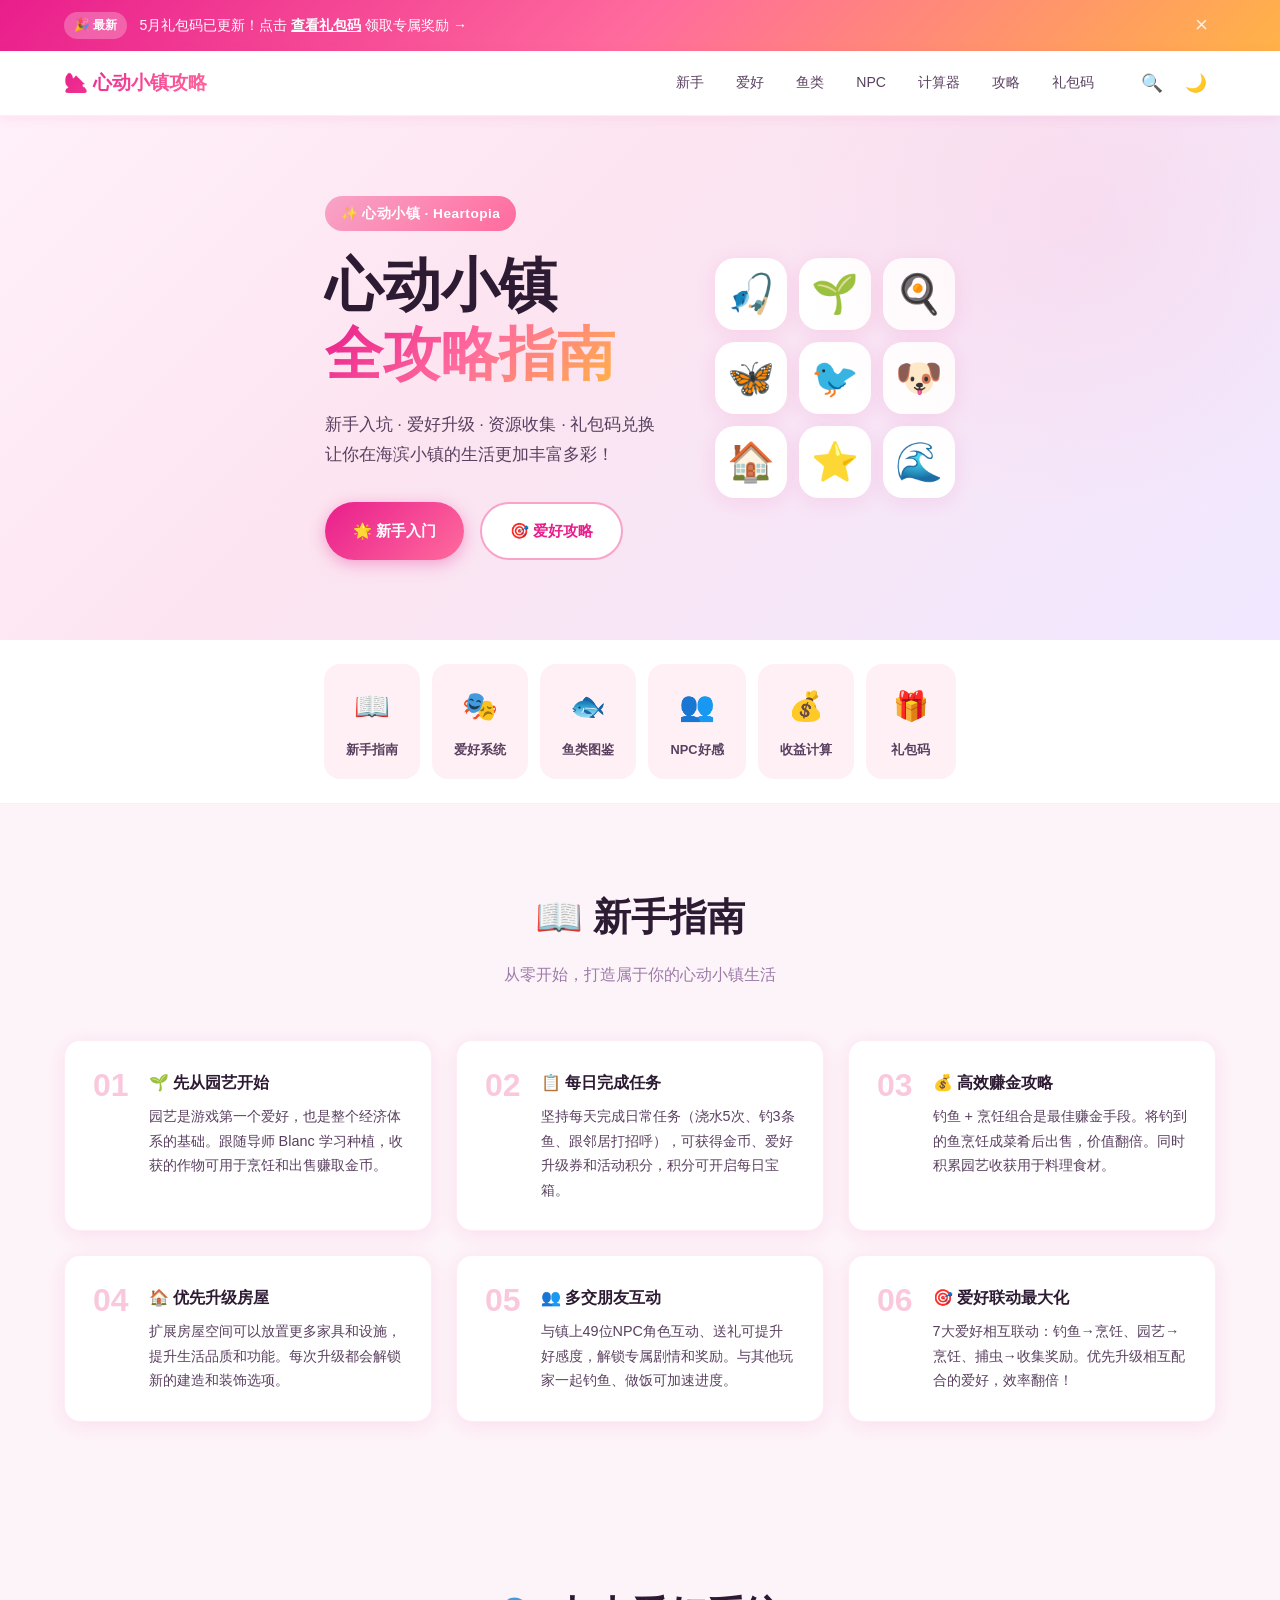
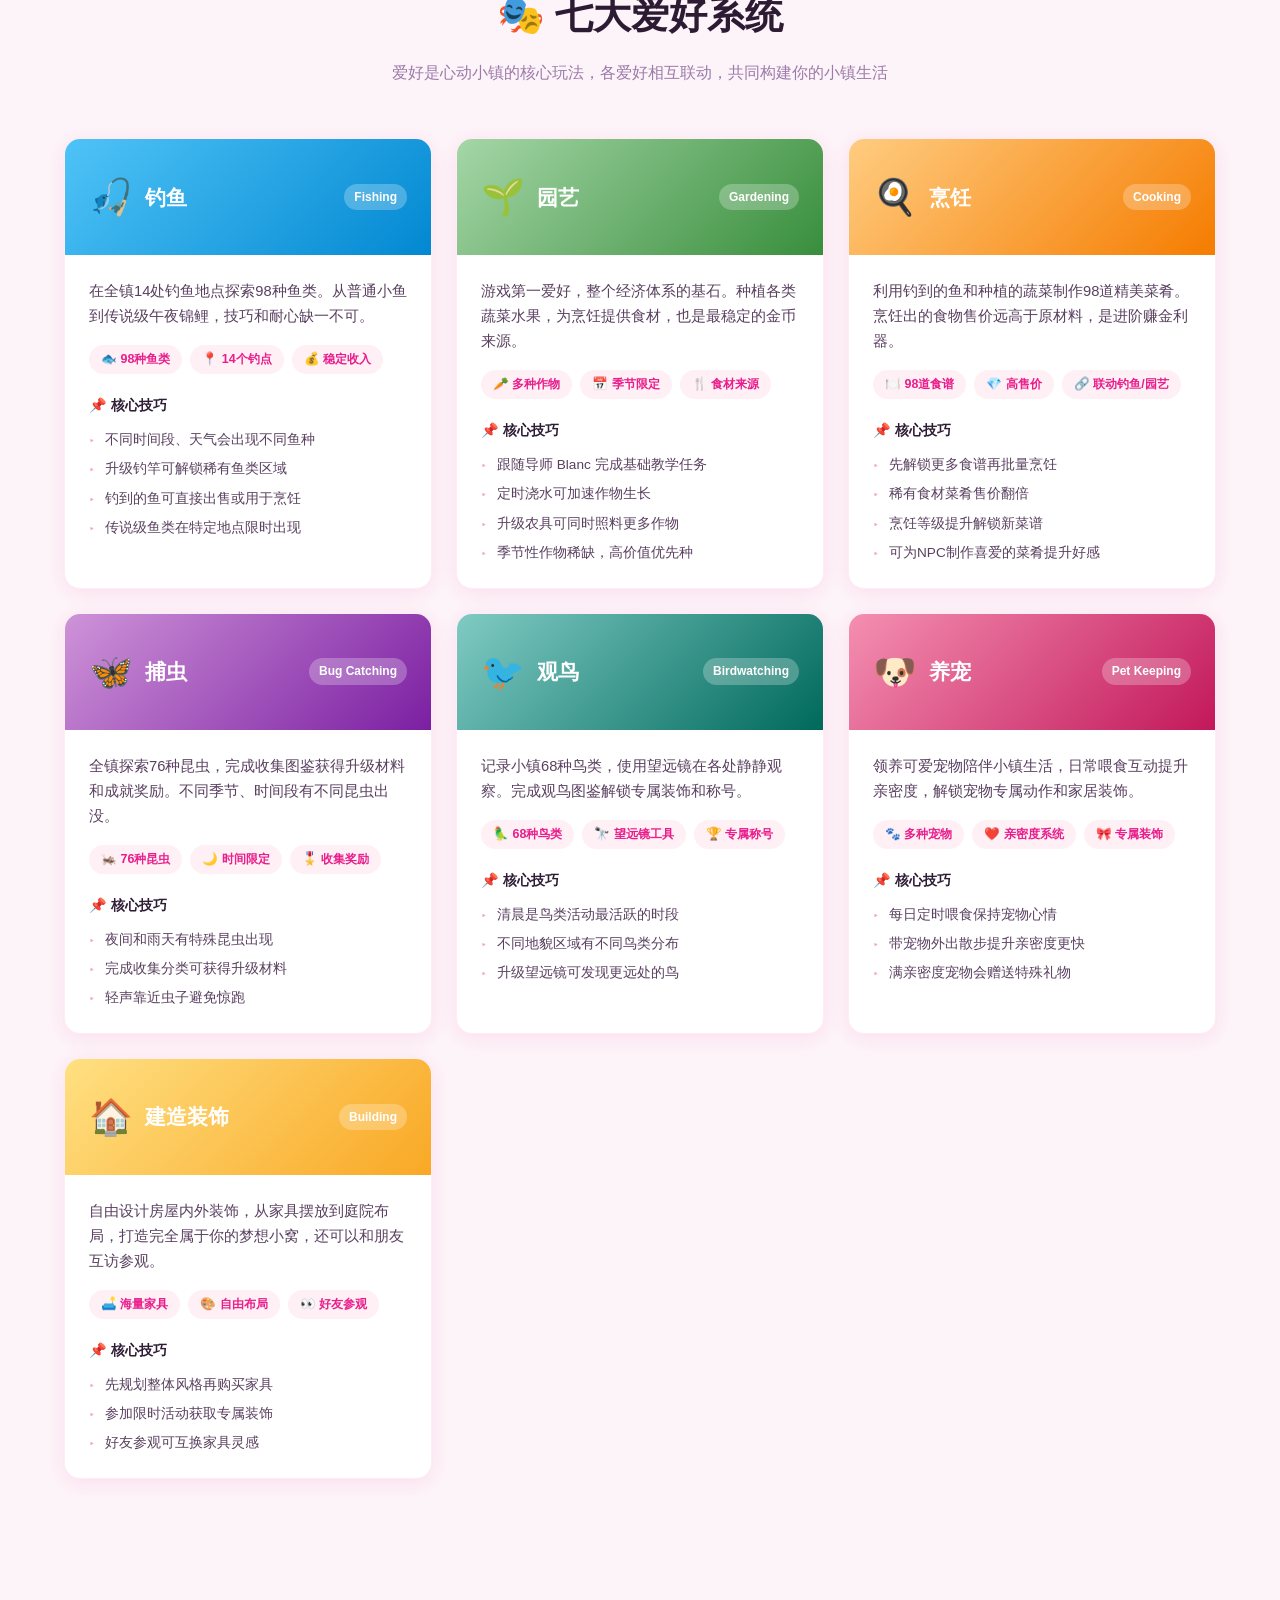
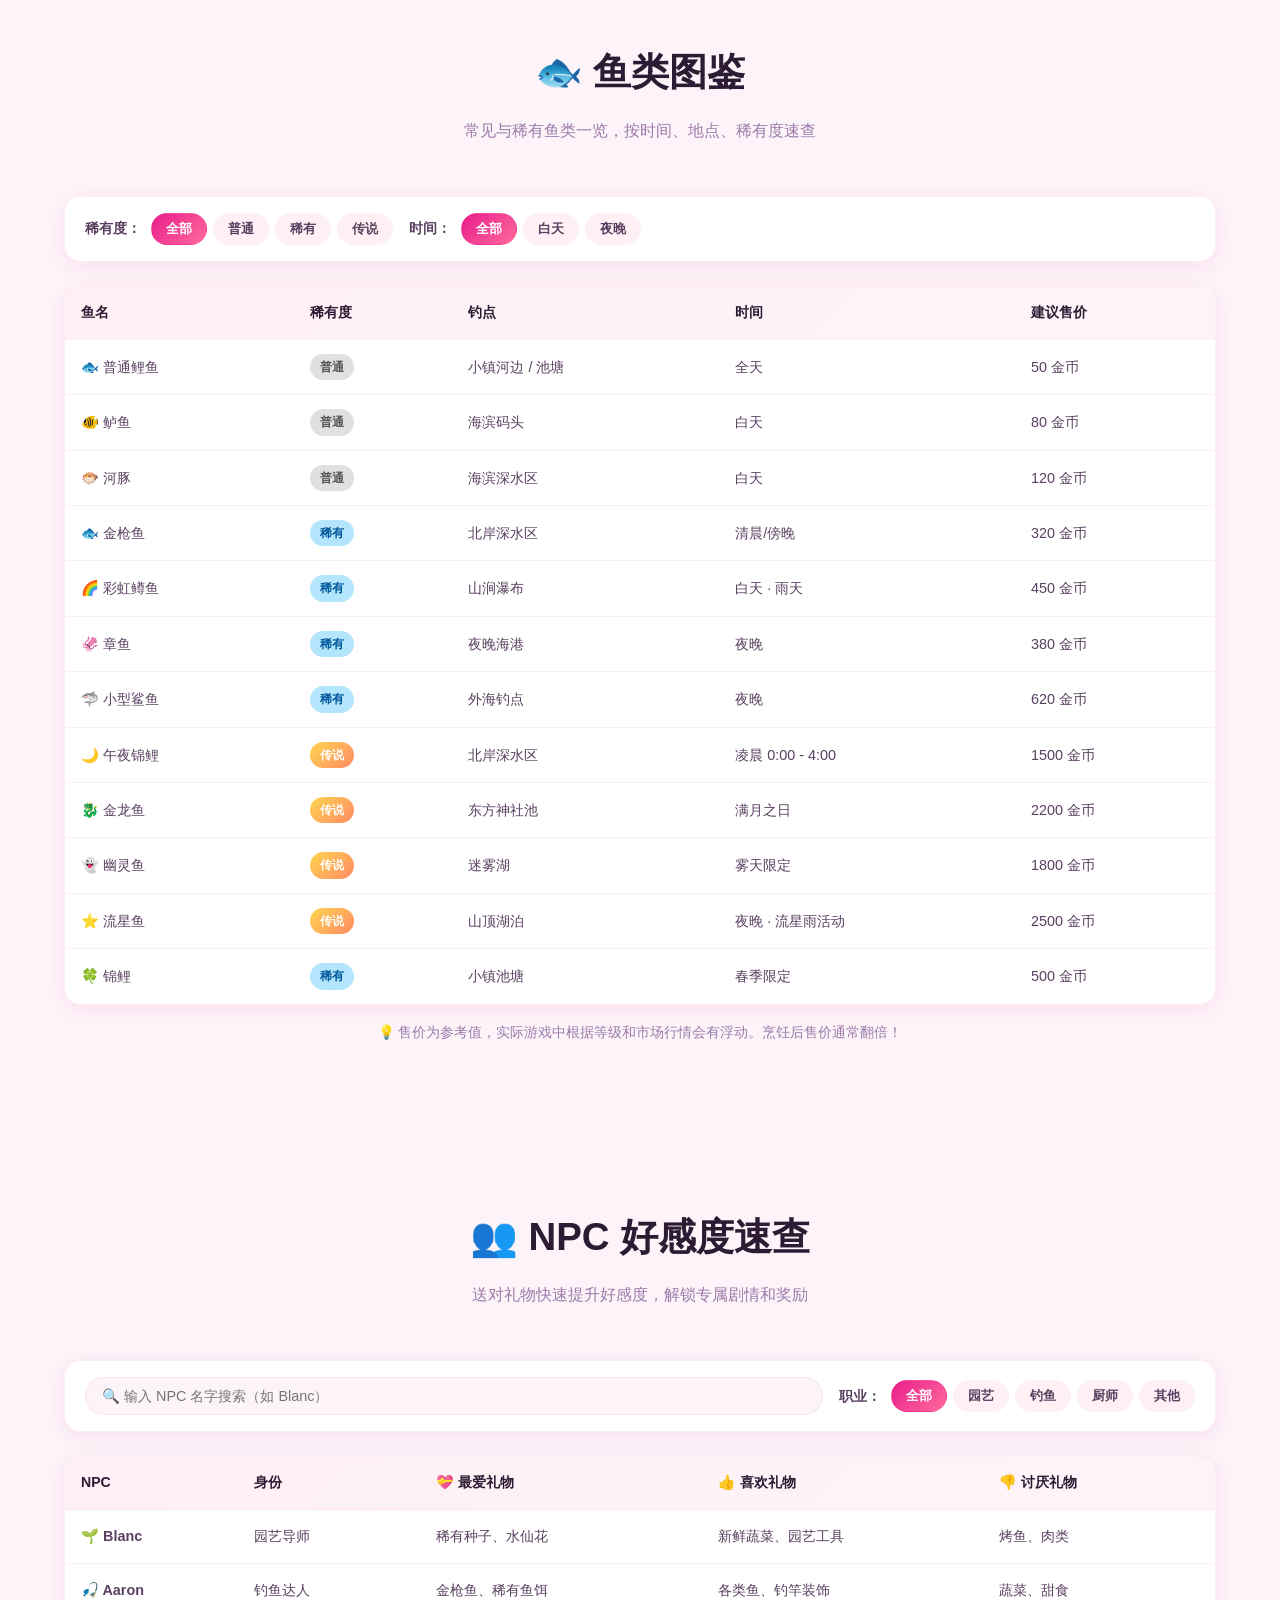
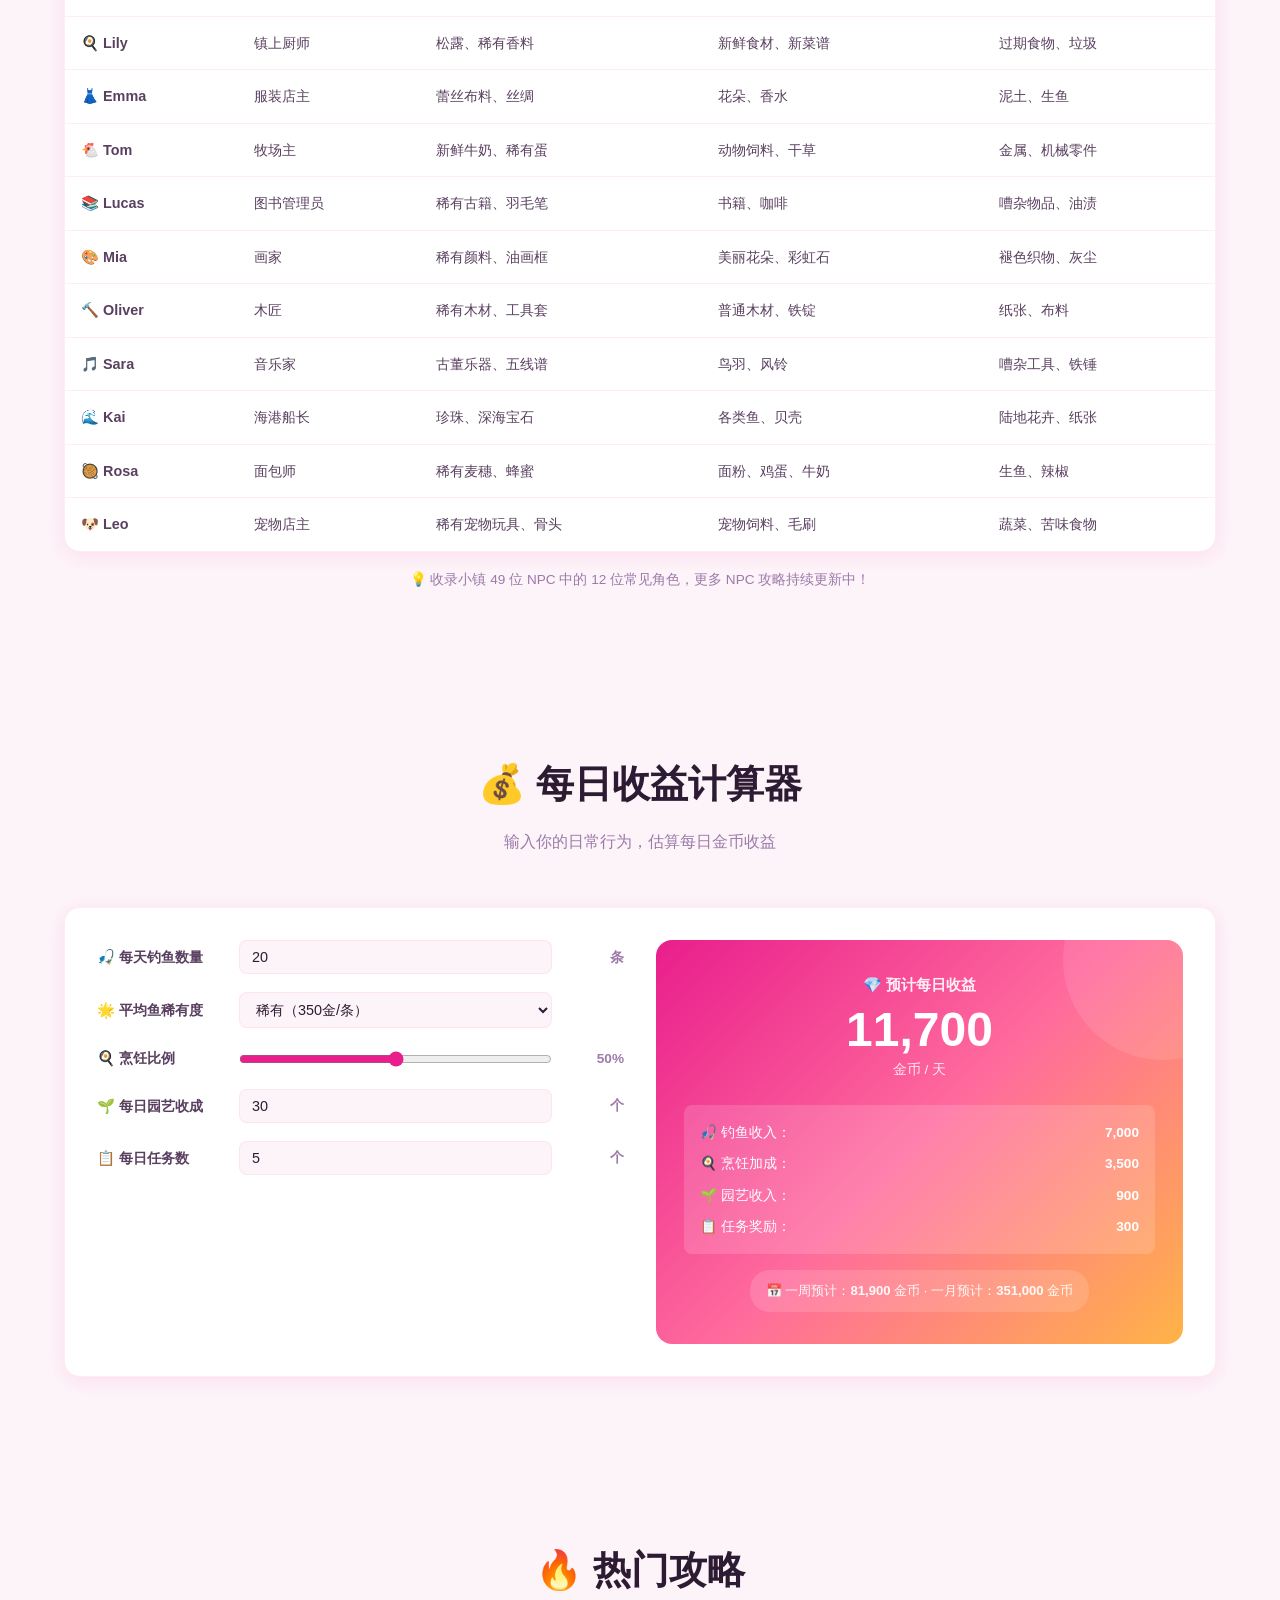
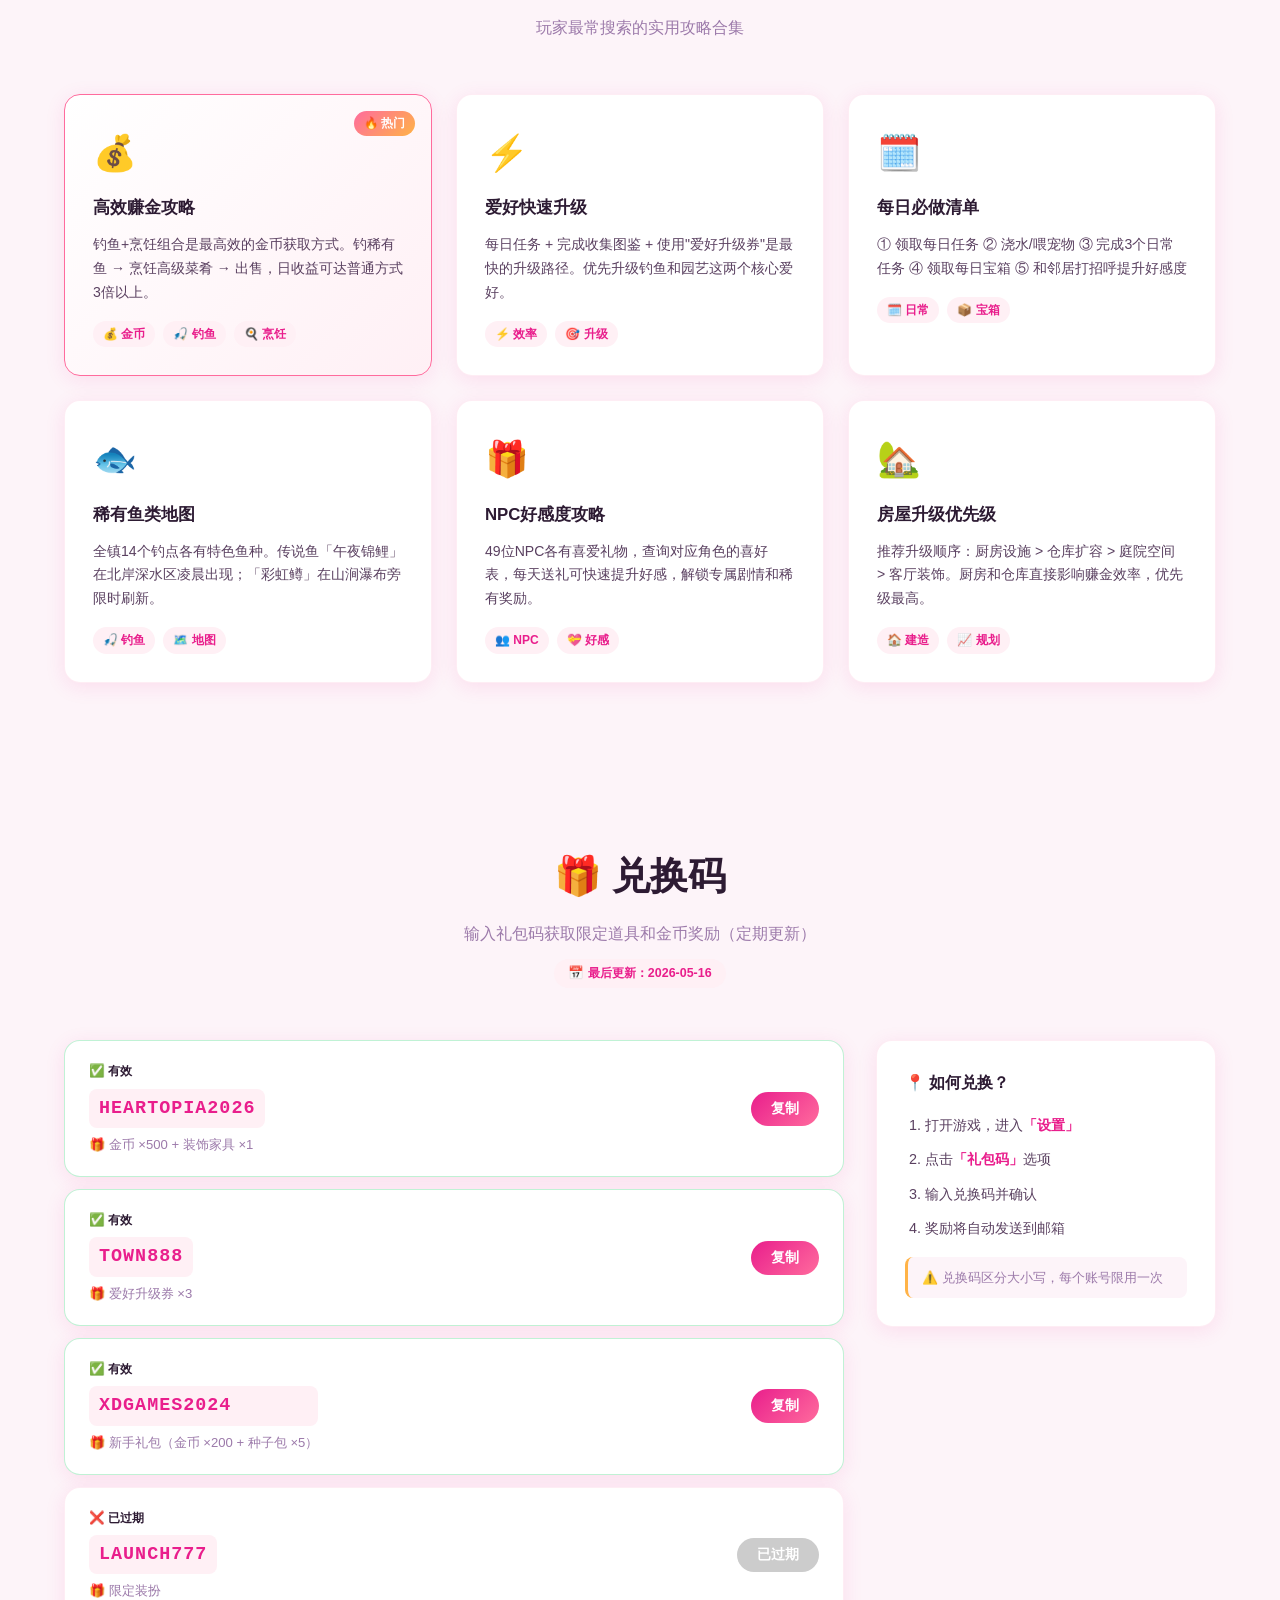
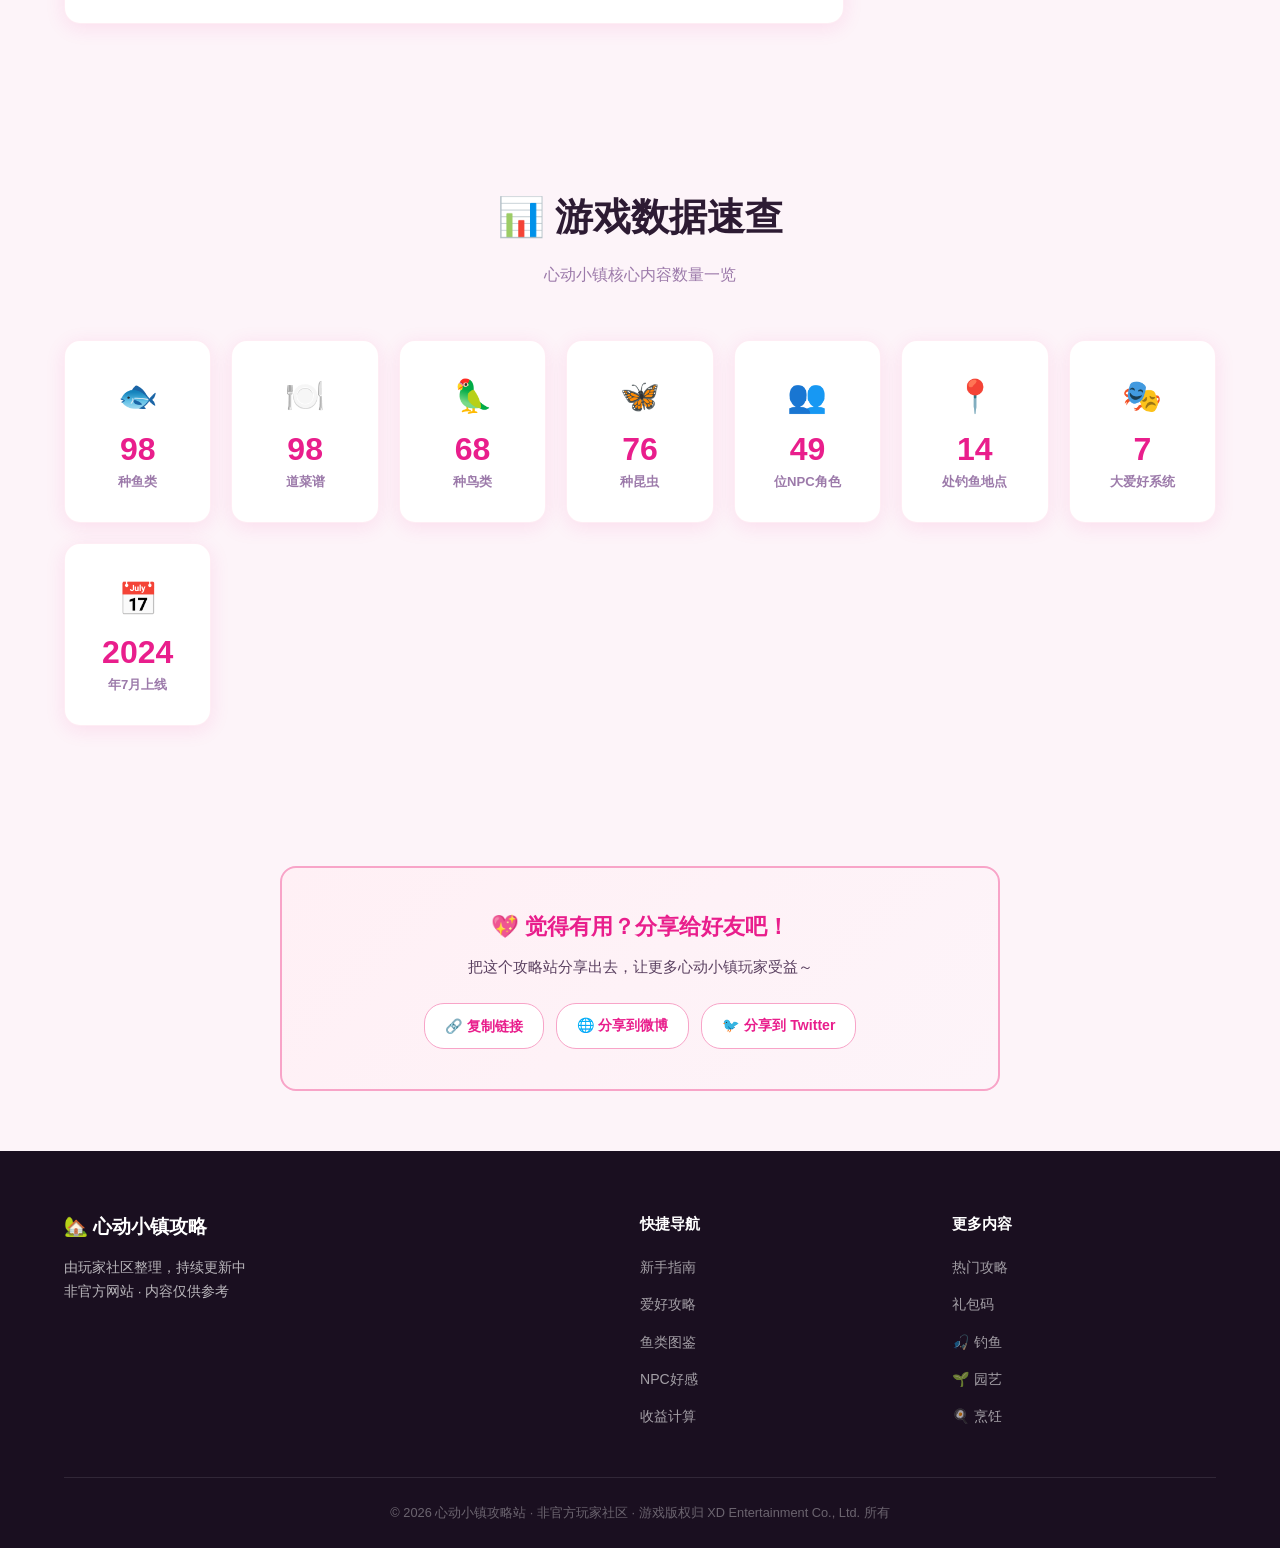
==== index.html @ fae45359 "feat: add search, dark mode, fish dex, NPC table, calculator, share & back-to-top" ====
<!DOCTYPE html>
<html lang="zh-CN">
<head>
  <meta charset="UTF-8" />
  <meta name="viewport" content="width=device-width, initial-scale=1.0" />
  <meta name="google-site-verification" content="8RBSI-1IWqHlPCmlTVokvGApNBkmoZg4yW8gKkN1jRw" />

  <!-- SEO 基本信息 -->
  <title>心动小镇攻略站 | 新手指南 · 爱好攻略 · 礼包码 - Heartopia Guide</title>
  <meta name="description" content="心动小镇（Heartopia）全攻略：新手入坑指南、7大爱好系统（钓鱼/园艺/烹饪/捕虫/观鸟/养宠/建造）、热门赚金技巧、最新礼包码兑换码合集，助你快速上手海滨小镇生活！" />
  <meta name="keywords" content="心动小镇,心动小镇攻略,Heartopia,心动小镇礼包码,心动小镇钓鱼,心动小镇烹饪,心动小镇园艺,心动小镇新手攻略,心动小镇兑换码,心动小镇NPC,心动小镇鱼类,XD心动小镇" />
  <meta name="author" content="Heartopia Tips" />
  <meta name="robots" content="index, follow" />
  <link rel="canonical" href="https://heartopiatips.com/" />

  <!-- Open Graph -->
  <meta property="og:type" content="website" />
  <meta property="og:title" content="心动小镇攻略站 | 新手指南 · 爱好攻略 · 礼包码" />
  <meta property="og:description" content="心动小镇全攻略合集：7大爱好系统、新手指南、赚金技巧、最新礼包码，让你的小镇生活更精彩！" />
  <meta property="og:url" content="https://heartopiatips.com/" />
  <meta property="og:site_name" content="心动小镇攻略站" />
  <meta property="og:locale" content="zh_CN" />

  <!-- Twitter Card -->
  <meta name="twitter:card" content="summary_large_image" />
  <meta name="twitter:title" content="心动小镇攻略站 | 新手指南 · 爱好攻略 · 礼包码" />
  <meta name="twitter:description" content="心动小镇全攻略合集：7大爱好系统、新手指南、赚金技巧、最新礼包码。" />

  <!-- Schema.org -->
  <script type="application/ld+json">
  {
    "@context": "https://schema.org",
    "@type": "WebSite",
    "name": "心动小镇攻略站",
    "alternateName": "Heartopia Guide",
    "url": "https://heartopiatips.com/",
    "description": "心动小镇 Heartopia 全攻略指南，包含新手入门、7大爱好系统、赚金技巧、礼包码等内容。",
    "inLanguage": "zh-CN",
    "potentialAction": {
      "@type": "SearchAction",
      "target": "https://heartopiatips.com/?q={search_term_string}",
      "query-input": "required name=search_term_string"
    }
  }
  </script>

  <link rel="stylesheet" href="style.css" />
</head>
<body>

  <!-- 顶部公告横幅 -->
  <div class="announcement" id="announcement">
    <div class="container announcement-inner">
      <span class="ann-tag">🎉 最新</span>
      <span class="ann-text">5月礼包码已更新！点击 <a href="#codes">查看礼包码</a> 领取专属奖励 →</span>
      <button class="ann-close" id="annClose" aria-label="关闭">×</button>
    </div>
  </div>

  <!-- 导航栏 -->
  <nav class="navbar">
    <div class="nav-inner">
      <a href="#" class="logo">🏡 心动小镇攻略</a>
      <ul class="nav-links">
        <li><a href="#beginner">新手</a></li>
        <li><a href="#hobbies">爱好</a></li>
        <li><a href="#fish-dex">鱼类</a></li>
        <li><a href="#npc">NPC</a></li>
        <li><a href="#calculator">计算器</a></li>
        <li><a href="#guides">攻略</a></li>
        <li><a href="#codes">礼包码</a></li>
      </ul>
      <div class="nav-actions">
        <button class="search-btn" id="searchBtn" aria-label="搜索">🔍</button>
        <button class="theme-btn" id="themeBtn" aria-label="切换主题">🌙</button>
        <button class="nav-toggle" id="navToggle" aria-label="菜单">☰</button>
      </div>
    </div>
  </nav>

  <!-- 搜索弹窗 -->
  <div class="search-overlay" id="searchOverlay">
    <div class="search-box">
      <div class="search-input-wrap">
        <span class="search-icon">🔍</span>
        <input type="text" id="searchInput" placeholder="搜索攻略、NPC、鱼类、礼包码..." autocomplete="off" />
        <button class="search-close" id="searchClose">×</button>
      </div>
      <div class="search-results" id="searchResults">
        <div class="search-hint">💡 输入关键词开始搜索（如：钓鱼、礼包码、Blanc、午夜锦鲤）</div>
      </div>
    </div>
  </div>

  <!-- 英雄区 -->
  <header class="hero">
    <div class="hero-content">
      <span class="hero-badge">✨ 心动小镇 · Heartopia</span>
      <h1>心动小镇<br/><span>全攻略指南</span></h1>
      <p>新手入坑 · 爱好升级 · 资源收集 · 礼包码兑换<br/>让你在海滨小镇的生活更加丰富多彩！</p>
      <div class="hero-btns">
        <a href="#beginner" class="btn btn-primary">🌟 新手入门</a>
        <a href="#hobbies" class="btn btn-secondary">🎯 爱好攻略</a>
      </div>
    </div>
    <div class="hero-visual">
      <div class="hero-emoji-grid">
        <span>🎣</span><span>🌱</span><span>🍳</span>
        <span>🦋</span><span>🐦</span><span>🐶</span>
        <span>🏠</span><span>⭐</span><span>🌊</span>
      </div>
    </div>
  </header>

  <!-- 快速导航卡片 -->
  <section class="quick-nav">
    <div class="container">
      <div class="quick-cards">
        <a href="#beginner" class="quick-card">
          <span class="qc-icon">📖</span>
          <span class="qc-label">新手指南</span>
        </a>
        <a href="#hobbies" class="quick-card">
          <span class="qc-icon">🎭</span>
          <span class="qc-label">爱好系统</span>
        </a>
        <a href="#fish-dex" class="quick-card">
          <span class="qc-icon">🐟</span>
          <span class="qc-label">鱼类图鉴</span>
        </a>
        <a href="#npc" class="quick-card">
          <span class="qc-icon">👥</span>
          <span class="qc-label">NPC好感</span>
        </a>
        <a href="#calculator" class="quick-card">
          <span class="qc-icon">💰</span>
          <span class="qc-label">收益计算</span>
        </a>
        <a href="#codes" class="quick-card">
          <span class="qc-icon">🎁</span>
          <span class="qc-label">礼包码</span>
        </a>
      </div>
    </div>
  </section>

  <!-- 新手指南 -->
  <section id="beginner" class="section">
    <div class="container">
      <div class="section-header">
        <h2>📖 新手指南</h2>
        <p>从零开始，打造属于你的心动小镇生活</p>
      </div>
      <div class="tips-grid">
        <div class="tip-card">
          <div class="tip-num">01</div>
          <div class="tip-content">
            <h3>🌱 先从园艺开始</h3>
            <p>园艺是游戏第一个爱好，也是整个经济体系的基础。跟随导师 Blanc 学习种植，收获的作物可用于烹饪和出售赚取金币。</p>
          </div>
        </div>
        <div class="tip-card">
          <div class="tip-num">02</div>
          <div class="tip-content">
            <h3>📋 每日完成任务</h3>
            <p>坚持每天完成日常任务（浇水5次、钓3条鱼、跟邻居打招呼），可获得金币、爱好升级券和活动积分，积分可开启每日宝箱。</p>
          </div>
        </div>
        <div class="tip-card">
          <div class="tip-num">03</div>
          <div class="tip-content">
            <h3>💰 高效赚金攻略</h3>
            <p>钓鱼 + 烹饪组合是最佳赚金手段。将钓到的鱼烹饪成菜肴后出售，价值翻倍。同时积累园艺收获用于料理食材。</p>
          </div>
        </div>
        <div class="tip-card">
          <div class="tip-num">04</div>
          <div class="tip-content">
            <h3>🏠 优先升级房屋</h3>
            <p>扩展房屋空间可以放置更多家具和设施，提升生活品质和功能。每次升级都会解锁新的建造和装饰选项。</p>
          </div>
        </div>
        <div class="tip-card">
          <div class="tip-num">05</div>
          <div class="tip-content">
            <h3>👥 多交朋友互动</h3>
            <p>与镇上49位NPC角色互动、送礼可提升好感度，解锁专属剧情和奖励。与其他玩家一起钓鱼、做饭可加速进度。</p>
          </div>
        </div>
        <div class="tip-card">
          <div class="tip-num">06</div>
          <div class="tip-content">
            <h3>🎯 爱好联动最大化</h3>
            <p>7大爱好相互联动：钓鱼→烹饪、园艺→烹饪、捕虫→收集奖励。优先升级相互配合的爱好，效率翻倍！</p>
          </div>
        </div>
      </div>
    </div>
  </section>

  <!-- 爱好系统 -->
  <section id="hobbies" class="section section-alt">
    <div class="container">
      <div class="section-header">
        <h2>🎭 七大爱好系统</h2>
        <p>爱好是心动小镇的核心玩法，各爱好相互联动，共同构建你的小镇生活</p>
      </div>
      <div class="hobby-grid">

        <div class="hobby-card" id="fishing">
          <div class="hobby-header" style="background: linear-gradient(135deg,#4fc3f7,#0288d1)">
            <span class="hobby-icon">🎣</span>
            <h3>钓鱼</h3>
            <span class="hobby-tag">Fishing</span>
          </div>
          <div class="hobby-body">
            <p class="hobby-desc">在全镇14处钓鱼地点探索98种鱼类。从普通小鱼到传说级午夜锦鲤，技巧和耐心缺一不可。</p>
            <div class="hobby-stats">
              <span>🐟 98种鱼类</span>
              <span>📍 14个钓点</span>
              <span>💰 稳定收入</span>
            </div>
            <div class="hobby-tips">
              <h4>📌 核心技巧</h4>
              <ul>
                <li>不同时间段、天气会出现不同鱼种</li>
                <li>升级钓竿可解锁稀有鱼类区域</li>
                <li>钓到的鱼可直接出售或用于烹饪</li>
                <li>传说级鱼类在特定地点限时出现</li>
              </ul>
            </div>
          </div>
        </div>

        <div class="hobby-card" id="gardening">
          <div class="hobby-header" style="background: linear-gradient(135deg,#a5d6a7,#388e3c)">
            <span class="hobby-icon">🌱</span>
            <h3>园艺</h3>
            <span class="hobby-tag">Gardening</span>
          </div>
          <div class="hobby-body">
            <p class="hobby-desc">游戏第一爱好，整个经济体系的基石。种植各类蔬菜水果，为烹饪提供食材，也是最稳定的金币来源。</p>
            <div class="hobby-stats">
              <span>🥕 多种作物</span>
              <span>📅 季节限定</span>
              <span>🍴 食材来源</span>
            </div>
            <div class="hobby-tips">
              <h4>📌 核心技巧</h4>
              <ul>
                <li>跟随导师 Blanc 完成基础教学任务</li>
                <li>定时浇水可加速作物生长</li>
                <li>升级农具可同时照料更多作物</li>
                <li>季节性作物稀缺，高价值优先种</li>
              </ul>
            </div>
          </div>
        </div>

        <div class="hobby-card" id="cooking">
          <div class="hobby-header" style="background: linear-gradient(135deg,#ffcc80,#f57c00)">
            <span class="hobby-icon">🍳</span>
            <h3>烹饪</h3>
            <span class="hobby-tag">Cooking</span>
          </div>
          <div class="hobby-body">
            <p class="hobby-desc">利用钓到的鱼和种植的蔬菜制作98道精美菜肴。烹饪出的食物售价远高于原材料，是进阶赚金利器。</p>
            <div class="hobby-stats">
              <span>🍽️ 98道食谱</span>
              <span>💎 高售价</span>
              <span>🔗 联动钓鱼/园艺</span>
            </div>
            <div class="hobby-tips">
              <h4>📌 核心技巧</h4>
              <ul>
                <li>先解锁更多食谱再批量烹饪</li>
                <li>稀有食材菜肴售价翻倍</li>
                <li>烹饪等级提升解锁新菜谱</li>
                <li>可为NPC制作喜爱的菜肴提升好感</li>
              </ul>
            </div>
          </div>
        </div>

        <div class="hobby-card">
          <div class="hobby-header" style="background: linear-gradient(135deg,#ce93d8,#7b1fa2)">
            <span class="hobby-icon">🦋</span>
            <h3>捕虫</h3>
            <span class="hobby-tag">Bug Catching</span>
          </div>
          <div class="hobby-body">
            <p class="hobby-desc">全镇探索76种昆虫，完成收集图鉴获得升级材料和成就奖励。不同季节、时间段有不同昆虫出没。</p>
            <div class="hobby-stats">
              <span>🦗 76种昆虫</span>
              <span>🌙 时间限定</span>
              <span>🎖️ 收集奖励</span>
            </div>
            <div class="hobby-tips">
              <h4>📌 核心技巧</h4>
              <ul>
                <li>夜间和雨天有特殊昆虫出现</li>
                <li>完成收集分类可获得升级材料</li>
                <li>轻声靠近虫子避免惊跑</li>
              </ul>
            </div>
          </div>
        </div>

        <div class="hobby-card">
          <div class="hobby-header" style="background: linear-gradient(135deg,#80cbc4,#00695c)">
            <span class="hobby-icon">🐦</span>
            <h3>观鸟</h3>
            <span class="hobby-tag">Birdwatching</span>
          </div>
          <div class="hobby-body">
            <p class="hobby-desc">记录小镇68种鸟类，使用望远镜在各处静静观察。完成观鸟图鉴解锁专属装饰和称号。</p>
            <div class="hobby-stats">
              <span>🦜 68种鸟类</span>
              <span>🔭 望远镜工具</span>
              <span>🏆 专属称号</span>
            </div>
            <div class="hobby-tips">
              <h4>📌 核心技巧</h4>
              <ul>
                <li>清晨是鸟类活动最活跃的时段</li>
                <li>不同地貌区域有不同鸟类分布</li>
                <li>升级望远镜可发现更远处的鸟</li>
              </ul>
            </div>
          </div>
        </div>

        <div class="hobby-card">
          <div class="hobby-header" style="background: linear-gradient(135deg,#f48fb1,#c2185b)">
            <span class="hobby-icon">🐶</span>
            <h3>养宠</h3>
            <span class="hobby-tag">Pet Keeping</span>
          </div>
          <div class="hobby-body">
            <p class="hobby-desc">领养可爱宠物陪伴小镇生活，日常喂食互动提升亲密度，解锁宠物专属动作和家居装饰。</p>
            <div class="hobby-stats">
              <span>🐾 多种宠物</span>
              <span>❤️ 亲密度系统</span>
              <span>🎀 专属装饰</span>
            </div>
            <div class="hobby-tips">
              <h4>📌 核心技巧</h4>
              <ul>
                <li>每日定时喂食保持宠物心情</li>
                <li>带宠物外出散步提升亲密度更快</li>
                <li>满亲密度宠物会赠送特殊礼物</li>
              </ul>
            </div>
          </div>
        </div>

        <div class="hobby-card">
          <div class="hobby-header" style="background: linear-gradient(135deg,#ffe082,#f9a825)">
            <span class="hobby-icon">🏠</span>
            <h3>建造装饰</h3>
            <span class="hobby-tag">Building</span>
          </div>
          <div class="hobby-body">
            <p class="hobby-desc">自由设计房屋内外装饰，从家具摆放到庭院布局，打造完全属于你的梦想小窝，还可以和朋友互访参观。</p>
            <div class="hobby-stats">
              <span>🛋️ 海量家具</span>
              <span>🎨 自由布局</span>
              <span>👀 好友参观</span>
            </div>
            <div class="hobby-tips">
              <h4>📌 核心技巧</h4>
              <ul>
                <li>先规划整体风格再购买家具</li>
                <li>参加限时活动获取专属装饰</li>
                <li>好友参观可互换家具灵感</li>
              </ul>
            </div>
          </div>
        </div>

      </div>
    </div>
  </section>

  <!-- 鱼类图鉴 -->
  <section id="fish-dex" class="section">
    <div class="container">
      <div class="section-header">
        <h2>🐟 鱼类图鉴</h2>
        <p>常见与稀有鱼类一览，按时间、地点、稀有度速查</p>
      </div>

      <!-- 筛选器 -->
      <div class="filter-bar">
        <div class="filter-group">
          <span class="filter-label">稀有度：</span>
          <button class="filter-btn active" data-filter="rarity" data-value="all">全部</button>
          <button class="filter-btn" data-filter="rarity" data-value="common">普通</button>
          <button class="filter-btn" data-filter="rarity" data-value="rare">稀有</button>
          <button class="filter-btn" data-filter="rarity" data-value="legend">传说</button>
        </div>
        <div class="filter-group">
          <span class="filter-label">时间：</span>
          <button class="filter-btn active" data-filter="time" data-value="all">全部</button>
          <button class="filter-btn" data-filter="time" data-value="day">白天</button>
          <button class="filter-btn" data-filter="time" data-value="night">夜晚</button>
        </div>
      </div>

      <!-- 表格 -->
      <div class="data-table-wrap">
        <table class="data-table" id="fishTable">
          <thead>
            <tr>
              <th>鱼名</th>
              <th>稀有度</th>
              <th>钓点</th>
              <th>时间</th>
              <th>建议售价</th>
            </tr>
          </thead>
          <tbody>
            <tr data-rarity="common" data-time="day">
              <td>🐟 普通鲤鱼</td>
              <td><span class="rarity rarity-common">普通</span></td>
              <td>小镇河边 / 池塘</td>
              <td>全天</td>
              <td>50 金币</td>
            </tr>
            <tr data-rarity="common" data-time="day">
              <td>🐠 鲈鱼</td>
              <td><span class="rarity rarity-common">普通</span></td>
              <td>海滨码头</td>
              <td>白天</td>
              <td>80 金币</td>
            </tr>
            <tr data-rarity="common" data-time="day">
              <td>🐡 河豚</td>
              <td><span class="rarity rarity-common">普通</span></td>
              <td>海滨深水区</td>
              <td>白天</td>
              <td>120 金币</td>
            </tr>
            <tr data-rarity="rare" data-time="day">
              <td>🐟 金枪鱼</td>
              <td><span class="rarity rarity-rare">稀有</span></td>
              <td>北岸深水区</td>
              <td>清晨/傍晚</td>
              <td>320 金币</td>
            </tr>
            <tr data-rarity="rare" data-time="day">
              <td>🌈 彩虹鳟鱼</td>
              <td><span class="rarity rarity-rare">稀有</span></td>
              <td>山涧瀑布</td>
              <td>白天 · 雨天</td>
              <td>450 金币</td>
            </tr>
            <tr data-rarity="rare" data-time="night">
              <td>🦑 章鱼</td>
              <td><span class="rarity rarity-rare">稀有</span></td>
              <td>夜晚海港</td>
              <td>夜晚</td>
              <td>380 金币</td>
            </tr>
            <tr data-rarity="rare" data-time="night">
              <td>🦈 小型鲨鱼</td>
              <td><span class="rarity rarity-rare">稀有</span></td>
              <td>外海钓点</td>
              <td>夜晚</td>
              <td>620 金币</td>
            </tr>
            <tr data-rarity="legend" data-time="night">
              <td>🌙 午夜锦鲤</td>
              <td><span class="rarity rarity-legend">传说</span></td>
              <td>北岸深水区</td>
              <td>凌晨 0:00 - 4:00</td>
              <td>1500 金币</td>
            </tr>
            <tr data-rarity="legend" data-time="day">
              <td>🐉 金龙鱼</td>
              <td><span class="rarity rarity-legend">传说</span></td>
              <td>东方神社池</td>
              <td>满月之日</td>
              <td>2200 金币</td>
            </tr>
            <tr data-rarity="legend" data-time="day">
              <td>👻 幽灵鱼</td>
              <td><span class="rarity rarity-legend">传说</span></td>
              <td>迷雾湖</td>
              <td>雾天限定</td>
              <td>1800 金币</td>
            </tr>
            <tr data-rarity="legend" data-time="night">
              <td>⭐ 流星鱼</td>
              <td><span class="rarity rarity-legend">传说</span></td>
              <td>山顶湖泊</td>
              <td>夜晚 · 流星雨活动</td>
              <td>2500 金币</td>
            </tr>
            <tr data-rarity="rare" data-time="day">
              <td>🍀 锦鲤</td>
              <td><span class="rarity rarity-rare">稀有</span></td>
              <td>小镇池塘</td>
              <td>春季限定</td>
              <td>500 金币</td>
            </tr>
          </tbody>
        </table>
      </div>
      <p class="table-note">💡 售价为参考值，实际游戏中根据等级和市场行情会有浮动。烹饪后售价通常翻倍！</p>
    </div>
  </section>

  <!-- NPC 好感度速查表 -->
  <section id="npc" class="section section-alt">
    <div class="container">
      <div class="section-header">
        <h2>👥 NPC 好感度速查</h2>
        <p>送对礼物快速提升好感度，解锁专属剧情和奖励</p>
      </div>

      <!-- 搜索框 -->
      <div class="filter-bar">
        <div class="filter-group" style="flex: 1; min-width: 240px;">
          <input type="text" class="filter-input" id="npcSearch" placeholder="🔍 输入 NPC 名字搜索（如 Blanc）" />
        </div>
        <div class="filter-group">
          <span class="filter-label">职业：</span>
          <button class="filter-btn active" data-filter="npc-role" data-value="all">全部</button>
          <button class="filter-btn" data-filter="npc-role" data-value="farmer">园艺</button>
          <button class="filter-btn" data-filter="npc-role" data-value="fisher">钓鱼</button>
          <button class="filter-btn" data-filter="npc-role" data-value="chef">厨师</button>
          <button class="filter-btn" data-filter="npc-role" data-value="other">其他</button>
        </div>
      </div>

      <div class="data-table-wrap">
        <table class="data-table" id="npcTable">
          <thead>
            <tr>
              <th>NPC</th>
              <th>身份</th>
              <th>💝 最爱礼物</th>
              <th>👍 喜欢礼物</th>
              <th>👎 讨厌礼物</th>
            </tr>
          </thead>
          <tbody>
            <tr data-role="farmer" data-name="blanc">
              <td><strong>🌱 Blanc</strong></td>
              <td>园艺导师</td>
              <td>稀有种子、水仙花</td>
              <td>新鲜蔬菜、园艺工具</td>
              <td>烤鱼、肉类</td>
            </tr>
            <tr data-role="fisher" data-name="aaron">
              <td><strong>🎣 Aaron</strong></td>
              <td>钓鱼达人</td>
              <td>金枪鱼、稀有鱼饵</td>
              <td>各类鱼、钓竿装饰</td>
              <td>蔬菜、甜食</td>
            </tr>
            <tr data-role="chef" data-name="lily">
              <td><strong>🍳 Lily</strong></td>
              <td>镇上厨师</td>
              <td>松露、稀有香料</td>
              <td>新鲜食材、新菜谱</td>
              <td>过期食物、垃圾</td>
            </tr>
            <tr data-role="other" data-name="emma">
              <td><strong>👗 Emma</strong></td>
              <td>服装店主</td>
              <td>蕾丝布料、丝绸</td>
              <td>花朵、香水</td>
              <td>泥土、生鱼</td>
            </tr>
            <tr data-role="farmer" data-name="tom">
              <td><strong>🐔 Tom</strong></td>
              <td>牧场主</td>
              <td>新鲜牛奶、稀有蛋</td>
              <td>动物饲料、干草</td>
              <td>金属、机械零件</td>
            </tr>
            <tr data-role="other" data-name="lucas">
              <td><strong>📚 Lucas</strong></td>
              <td>图书管理员</td>
              <td>稀有古籍、羽毛笔</td>
              <td>书籍、咖啡</td>
              <td>嘈杂物品、油渍</td>
            </tr>
            <tr data-role="other" data-name="mia">
              <td><strong>🎨 Mia</strong></td>
              <td>画家</td>
              <td>稀有颜料、油画框</td>
              <td>美丽花朵、彩虹石</td>
              <td>褪色织物、灰尘</td>
            </tr>
            <tr data-role="other" data-name="oliver">
              <td><strong>🔨 Oliver</strong></td>
              <td>木匠</td>
              <td>稀有木材、工具套</td>
              <td>普通木材、铁锭</td>
              <td>纸张、布料</td>
            </tr>
            <tr data-role="other" data-name="sara">
              <td><strong>🎵 Sara</strong></td>
              <td>音乐家</td>
              <td>古董乐器、五线谱</td>
              <td>鸟羽、风铃</td>
              <td>嘈杂工具、铁锤</td>
            </tr>
            <tr data-role="fisher" data-name="kai">
              <td><strong>🌊 Kai</strong></td>
              <td>海港船长</td>
              <td>珍珠、深海宝石</td>
              <td>各类鱼、贝壳</td>
              <td>陆地花卉、纸张</td>
            </tr>
            <tr data-role="chef" data-name="rosa">
              <td><strong>🥘 Rosa</strong></td>
              <td>面包师</td>
              <td>稀有麦穗、蜂蜜</td>
              <td>面粉、鸡蛋、牛奶</td>
              <td>生鱼、辣椒</td>
            </tr>
            <tr data-role="other" data-name="leo">
              <td><strong>🐶 Leo</strong></td>
              <td>宠物店主</td>
              <td>稀有宠物玩具、骨头</td>
              <td>宠物饲料、毛刷</td>
              <td>蔬菜、苦味食物</td>
            </tr>
          </tbody>
        </table>
        <p class="table-empty" id="npcEmpty">😢 没找到相关 NPC，试试其他名字～</p>
      </div>
      <p class="table-note">💡 收录小镇 49 位 NPC 中的 12 位常见角色，更多 NPC 攻略持续更新中！</p>
    </div>
  </section>

  <!-- 收益计算器 -->
  <section id="calculator" class="section">
    <div class="container">
      <div class="section-header">
        <h2>💰 每日收益计算器</h2>
        <p>输入你的日常行为，估算每日金币收益</p>
      </div>
      <div class="calculator-wrap">
        <div class="calc-form">
          <div class="calc-row">
            <label>🎣 每天钓鱼数量</label>
            <input type="number" id="calcFish" min="0" max="200" value="20" />
            <span class="calc-unit">条</span>
          </div>
          <div class="calc-row">
            <label>🌟 平均鱼稀有度</label>
            <select id="calcFishRarity">
              <option value="80">普通（80金/条）</option>
              <option value="350" selected>稀有（350金/条）</option>
              <option value="1500">传说（1500金/条）</option>
            </select>
          </div>
          <div class="calc-row">
            <label>🍳 烹饪比例</label>
            <input type="range" id="calcCookRate" min="0" max="100" value="50" />
            <span class="calc-unit"><span id="calcCookRateVal">50</span>%</span>
          </div>
          <div class="calc-row">
            <label>🌱 每日园艺收成</label>
            <input type="number" id="calcGarden" min="0" max="200" value="30" />
            <span class="calc-unit">个</span>
          </div>
          <div class="calc-row">
            <label>📋 每日任务数</label>
            <input type="number" id="calcTasks" min="0" max="20" value="5" />
            <span class="calc-unit">个</span>
          </div>
        </div>
        <div class="calc-result" id="calcResult">
          <div class="calc-result-label">💎 预计每日收益</div>
          <div class="calc-result-num" id="calcTotal">0</div>
          <div class="calc-result-unit">金币 / 天</div>
          <div class="calc-result-breakdown">
            <div><span>🎣 钓鱼收入：</span><strong id="calcFishIncome">0</strong></div>
            <div><span>🍳 烹饪加成：</span><strong id="calcCookBonus">0</strong></div>
            <div><span>🌱 园艺收入：</span><strong id="calcGardenIncome">0</strong></div>
            <div><span>📋 任务奖励：</span><strong id="calcTaskIncome">0</strong></div>
          </div>
          <div class="calc-tip">📅 一周预计：<strong id="calcWeek">0</strong> 金币 · 一月预计：<strong id="calcMonth">0</strong> 金币</div>
        </div>
      </div>
    </div>
  </section>

  <!-- 热门攻略文章 -->
  <section id="guides" class="section section-alt">
    <div class="container">
      <div class="section-header">
        <h2>🔥 热门攻略</h2>
        <p>玩家最常搜索的实用攻略合集</p>
      </div>
      <div class="guides-grid">
        <div class="guide-card hot">
          <div class="guide-badge">🔥 热门</div>
          <div class="guide-icon">💰</div>
          <h3>高效赚金攻略</h3>
          <p>钓鱼+烹饪组合是最高效的金币获取方式。钓稀有鱼 → 烹饪高级菜肴 → 出售，日收益可达普通方式3倍以上。</p>
          <div class="guide-tags"><span>💰 金币</span><span>🎣 钓鱼</span><span>🍳 烹饪</span></div>
        </div>
        <div class="guide-card">
          <div class="guide-icon">⚡</div>
          <h3>爱好快速升级</h3>
          <p>每日任务 + 完成收集图鉴 + 使用"爱好升级券"是最快的升级路径。优先升级钓鱼和园艺这两个核心爱好。</p>
          <div class="guide-tags"><span>⚡ 效率</span><span>🎯 升级</span></div>
        </div>
        <div class="guide-card">
          <div class="guide-icon">🗓️</div>
          <h3>每日必做清单</h3>
          <p>① 领取每日任务 ② 浇水/喂宠物 ③ 完成3个日常任务 ④ 领取每日宝箱 ⑤ 和邻居打招呼提升好感度</p>
          <div class="guide-tags"><span>🗓️ 日常</span><span>📦 宝箱</span></div>
        </div>
        <div class="guide-card">
          <div class="guide-icon">🐟</div>
          <h3>稀有鱼类地图</h3>
          <p>全镇14个钓点各有特色鱼种。传说鱼「午夜锦鲤」在北岸深水区凌晨出现；「彩虹鳟」在山涧瀑布旁限时刷新。</p>
          <div class="guide-tags"><span>🎣 钓鱼</span><span>🗺️ 地图</span></div>
        </div>
        <div class="guide-card">
          <div class="guide-icon">🎁</div>
          <h3>NPC好感度攻略</h3>
          <p>49位NPC各有喜爱礼物，查询对应角色的喜好表，每天送礼可快速提升好感，解锁专属剧情和稀有奖励。</p>
          <div class="guide-tags"><span>👥 NPC</span><span>💝 好感</span></div>
        </div>
        <div class="guide-card">
          <div class="guide-icon">🏡</div>
          <h3>房屋升级优先级</h3>
          <p>推荐升级顺序：厨房设施 > 仓库扩容 > 庭院空间 > 客厅装饰。厨房和仓库直接影响赚金效率，优先级最高。</p>
          <div class="guide-tags"><span>🏠 建造</span><span>📈 规划</span></div>
        </div>
      </div>
    </div>
  </section>

  <!-- 礼包码 -->
  <section id="codes" class="section">
    <div class="container">
      <div class="section-header">
        <h2>🎁 兑换码</h2>
        <p>输入礼包码获取限定道具和金币奖励（定期更新）</p>
        <span class="update-badge">📅 最后更新：2026-05-16</span>
      </div>
      <div class="codes-wrapper">
        <div class="codes-list">
          <div class="code-item active">
            <div class="code-info">
              <span class="code-status">✅ 有效</span>
              <code class="code-text">HEARTOPIA2026</code>
              <span class="code-reward">🎁 金币 ×500 + 装饰家具 ×1</span>
            </div>
            <button class="copy-btn" onclick="copyCode('HEARTOPIA2026')">复制</button>
          </div>
          <div class="code-item active">
            <div class="code-info">
              <span class="code-status">✅ 有效</span>
              <code class="code-text">TOWN888</code>
              <span class="code-reward">🎁 爱好升级券 ×3</span>
            </div>
            <button class="copy-btn" onclick="copyCode('TOWN888')">复制</button>
          </div>
          <div class="code-item active">
            <div class="code-info">
              <span class="code-status">✅ 有效</span>
              <code class="code-text">XDGAMES2024</code>
              <span class="code-reward">🎁 新手礼包（金币 ×200 + 种子包 ×5）</span>
            </div>
            <button class="copy-btn" onclick="copyCode('XDGAMES2024')">复制</button>
          </div>
          <div class="code-item expired">
            <div class="code-info">
              <span class="code-status">❌ 已过期</span>
              <code class="code-text">LAUNCH777</code>
              <span class="code-reward">🎁 限定装扮</span>
            </div>
            <button class="copy-btn" disabled>已过期</button>
          </div>
        </div>
        <div class="codes-hint">
          <div class="hint-card">
            <h4>📍 如何兑换？</h4>
            <ol>
              <li>打开游戏，进入<strong>「设置」</strong></li>
              <li>点击<strong>「礼包码」</strong>选项</li>
              <li>输入兑换码并确认</li>
              <li>奖励将自动发送到邮箱</li>
            </ol>
            <p class="hint-note">⚠️ 兑换码区分大小写，每个账号限用一次</p>
          </div>
        </div>
      </div>
      <div class="codes-toast" id="toast">✅ 已复制到剪贴板！</div>
    </div>
  </section>

  <!-- 数据速查 -->
  <section class="section section-alt">
    <div class="container">
      <div class="section-header">
        <h2>📊 游戏数据速查</h2>
        <p>心动小镇核心内容数量一览</p>
      </div>
      <div class="stats-grid">
        <div class="stat-card">
          <div class="stat-icon">🐟</div>
          <div class="stat-num">98</div>
          <div class="stat-label">种鱼类</div>
        </div>
        <div class="stat-card">
          <div class="stat-icon">🍽️</div>
          <div class="stat-num">98</div>
          <div class="stat-label">道菜谱</div>
        </div>
        <div class="stat-card">
          <div class="stat-icon">🦜</div>
          <div class="stat-num">68</div>
          <div class="stat-label">种鸟类</div>
        </div>
        <div class="stat-card">
          <div class="stat-icon">🦋</div>
          <div class="stat-num">76</div>
          <div class="stat-label">种昆虫</div>
        </div>
        <div class="stat-card">
          <div class="stat-icon">👥</div>
          <div class="stat-num">49</div>
          <div class="stat-label">位NPC角色</div>
        </div>
        <div class="stat-card">
          <div class="stat-icon">📍</div>
          <div class="stat-num">14</div>
          <div class="stat-label">处钓鱼地点</div>
        </div>
        <div class="stat-card">
          <div class="stat-icon">🎭</div>
          <div class="stat-num">7</div>
          <div class="stat-label">大爱好系统</div>
        </div>
        <div class="stat-card">
          <div class="stat-icon">📅</div>
          <div class="stat-num">2024</div>
          <div class="stat-label">年7月上线</div>
        </div>
      </div>
    </div>
  </section>

  <!-- 分享区 -->
  <section class="share-section">
    <div class="container">
      <div class="share-card">
        <h3>💖 觉得有用？分享给好友吧！</h3>
        <p>把这个攻略站分享出去，让更多心动小镇玩家受益～</p>
        <div class="share-btns">
          <button class="share-btn" data-share="copy">🔗 复制链接</button>
          <a class="share-btn" data-share="weibo" href="javascript:void(0)" id="shareWeibo">🌐 分享到微博</a>
          <a class="share-btn" data-share="twitter" href="javascript:void(0)" id="shareTwitter">🐦 分享到 Twitter</a>
        </div>
      </div>
    </div>
  </section>

  <!-- Footer -->
  <footer class="footer">
    <div class="container">
      <div class="footer-inner">
        <div class="footer-brand">
          <span class="footer-logo">🏡 心动小镇攻略</span>
          <p>由玩家社区整理，持续更新中<br/>非官方网站 · 内容仅供参考</p>
        </div>
        <div class="footer-links">
          <h4>快捷导航</h4>
          <ul>
            <li><a href="#beginner">新手指南</a></li>
            <li><a href="#hobbies">爱好攻略</a></li>
            <li><a href="#fish-dex">鱼类图鉴</a></li>
            <li><a href="#npc">NPC好感</a></li>
            <li><a href="#calculator">收益计算</a></li>
          </ul>
        </div>
        <div class="footer-links">
          <h4>更多内容</h4>
          <ul>
            <li><a href="#guides">热门攻略</a></li>
            <li><a href="#codes">礼包码</a></li>
            <li><a href="#fishing">🎣 钓鱼</a></li>
            <li><a href="#gardening">🌱 园艺</a></li>
            <li><a href="#cooking">🍳 烹饪</a></li>
          </ul>
        </div>
      </div>
      <div class="footer-bottom">
        <p>© 2026 心动小镇攻略站 · 非官方玩家社区 · 游戏版权归 XD Entertainment Co., Ltd. 所有</p>
      </div>
    </div>
  </footer>

  <!-- 返回顶部按钮 -->
  <button class="back-to-top" id="backToTop" aria-label="返回顶部">↑</button>

  <script src="main.js"></script>
</body>
</html>
---- style.css ----
/* ===========================
   心动小镇攻略站 - 全局样式
   =========================== */

:root {
  --pink-light: #fff0f5;
  --pink: #f8a4c8;
  --pink-dark: #e91e8c;
  --rose: #ff6b9d;
  --peach: #ffb347;
  --mint: #a8e6cf;
  --sky: #87ceeb;
  --purple: #c084fc;
  --text-dark: #2d1b33;
  --text-mid: #5a4060;
  --text-light: #9c7aaa;
  --card-bg: #ffffff;
  --bg-main: #fdf4f9;
  --bg-alt: #fdf4f9;
  --border-color: rgba(248, 164, 200, 0.2);
  --shadow: 0 4px 20px rgba(233, 30, 140, 0.1);
  --shadow-hover: 0 8px 32px rgba(233, 30, 140, 0.2);
  --radius: 16px;
  --radius-sm: 8px;
  --transition: all 0.25s ease;
}

/* 深色模式 */
[data-theme="dark"] {
  --pink-light: #2a1a25;
  --pink: #c2185b;
  --pink-dark: #ff80b5;
  --rose: #ff80b5;
  --peach: #ffb347;
  --text-dark: #f0e0ed;
  --text-mid: #c5a8ba;
  --text-light: #8a6d80;
  --card-bg: #1f1424;
  --bg-main: #15101a;
  --bg-alt: #1a1320;
  --border-color: rgba(248, 164, 200, 0.15);
  --shadow: 0 4px 20px rgba(0, 0, 0, 0.4);
  --shadow-hover: 0 8px 32px rgba(0, 0, 0, 0.55);
}

* {
  margin: 0;
  padding: 0;
  box-sizing: border-box;
}

html {
  scroll-behavior: smooth;
}

body {
  font-family: -apple-system, BlinkMacSystemFont, 'PingFang SC', 'Hiragino Sans GB', 'Microsoft YaHei', sans-serif;
  background: var(--bg-main);
  color: var(--text-dark);
  line-height: 1.7;
  transition: background 0.3s, color 0.3s;
}

.container {
  max-width: 1200px;
  margin: 0 auto;
  padding: 0 24px;
}

/* ===== 公告横幅 ===== */
.announcement {
  background: linear-gradient(135deg, var(--pink-dark), var(--rose), var(--peach));
  color: white;
  font-size: 0.9rem;
  font-weight: 500;
  position: relative;
  z-index: 99;
  transition: max-height 0.3s ease, padding 0.3s ease;
  max-height: 60px;
  overflow: hidden;
}

.announcement.hidden {
  max-height: 0;
  padding: 0;
}

.announcement-inner {
  display: flex;
  align-items: center;
  gap: 12px;
  padding: 12px 24px;
  position: relative;
}

.ann-tag {
  background: rgba(255,255,255,0.25);
  padding: 3px 10px;
  border-radius: 20px;
  font-size: 0.78rem;
  font-weight: 700;
  flex-shrink: 0;
}

.ann-text {
  flex: 1;
  font-size: 0.88rem;
}

.ann-text a {
  color: white;
  text-decoration: underline;
  font-weight: 700;
}

.ann-close {
  background: none;
  border: none;
  color: white;
  font-size: 1.4rem;
  cursor: pointer;
  padding: 0 8px;
  line-height: 1;
  opacity: 0.8;
}

.ann-close:hover { opacity: 1; }

/* ===== NAVBAR ===== */
.navbar {
  position: sticky;
  top: 0;
  z-index: 100;
  background: rgba(255, 255, 255, 0.92);
  backdrop-filter: blur(12px);
  border-bottom: 1px solid var(--border-color);
  box-shadow: 0 2px 12px rgba(233, 30, 140, 0.08);
  transition: background 0.3s;
}

[data-theme="dark"] .navbar {
  background: rgba(31, 20, 36, 0.92);
}

.nav-inner {
  max-width: 1200px;
  margin: 0 auto;
  padding: 0 24px;
  height: 64px;
  display: flex;
  align-items: center;
  gap: 24px;
}

.logo {
  font-size: 1.2rem;
  font-weight: 800;
  color: var(--pink-dark);
  text-decoration: none;
  white-space: nowrap;
  background: linear-gradient(135deg, var(--pink-dark), var(--rose));
  -webkit-background-clip: text;
  -webkit-text-fill-color: transparent;
  background-clip: text;
}

.nav-links {
  display: flex;
  list-style: none;
  gap: 4px;
  margin-left: auto;
}

.nav-links a {
  display: block;
  padding: 8px 14px;
  color: var(--text-mid);
  text-decoration: none;
  border-radius: 20px;
  font-size: 0.88rem;
  font-weight: 500;
  transition: var(--transition);
}

.nav-links a:hover {
  background: var(--pink-light);
  color: var(--pink-dark);
}

.nav-actions {
  display: flex;
  align-items: center;
  gap: 4px;
}

.search-btn,
.theme-btn,
.nav-toggle {
  background: none;
  border: none;
  width: 40px;
  height: 40px;
  border-radius: 50%;
  cursor: pointer;
  font-size: 1.1rem;
  color: var(--pink-dark);
  transition: var(--transition);
  display: flex;
  align-items: center;
  justify-content: center;
}

.search-btn:hover,
.theme-btn:hover {
  background: var(--pink-light);
}

.nav-toggle {
  display: none;
}

/* ===== 搜索弹窗 ===== */
.search-overlay {
  position: fixed;
  inset: 0;
  background: rgba(0,0,0,0.55);
  backdrop-filter: blur(6px);
  z-index: 200;
  display: none;
  align-items: flex-start;
  justify-content: center;
  padding: 80px 20px 20px;
  animation: fadeIn 0.2s ease;
}

.search-overlay.show {
  display: flex;
}

@keyframes fadeIn {
  from { opacity: 0; }
  to { opacity: 1; }
}

.search-box {
  width: 100%;
  max-width: 640px;
  background: var(--card-bg);
  border-radius: var(--radius);
  box-shadow: 0 16px 64px rgba(0,0,0,0.3);
  overflow: hidden;
  animation: slideDown 0.25s ease;
}

@keyframes slideDown {
  from { transform: translateY(-20px); opacity: 0; }
  to { transform: translateY(0); opacity: 1; }
}

.search-input-wrap {
  display: flex;
  align-items: center;
  padding: 16px 20px;
  border-bottom: 1px solid var(--border-color);
  gap: 12px;
}

.search-icon {
  font-size: 1.2rem;
}

#searchInput {
  flex: 1;
  border: none;
  background: none;
  font-size: 1rem;
  color: var(--text-dark);
  outline: none;
  font-family: inherit;
}

.search-close {
  background: none;
  border: none;
  font-size: 1.6rem;
  color: var(--text-light);
  cursor: pointer;
  line-height: 1;
}

.search-results {
  max-height: 60vh;
  overflow-y: auto;
  padding: 8px;
}

.search-hint {
  padding: 24px;
  text-align: center;
  color: var(--text-light);
  font-size: 0.9rem;
}

.search-result-item {
  padding: 12px 16px;
  border-radius: var(--radius-sm);
  cursor: pointer;
  text-decoration: none;
  color: var(--text-dark);
  display: block;
  transition: background 0.15s;
}

.search-result-item:hover {
  background: var(--pink-light);
}

.search-result-item .sr-title {
  font-weight: 700;
  font-size: 0.95rem;
  margin-bottom: 4px;
  color: var(--pink-dark);
}

.search-result-item .sr-desc {
  font-size: 0.82rem;
  color: var(--text-mid);
}

.search-result-item mark {
  background: var(--peach);
  color: var(--text-dark);
  padding: 0 2px;
  border-radius: 3px;
}

/* ===== HERO ===== */
.hero {
  background: linear-gradient(135deg, #fff0f9 0%, #fce4f0 40%, #f0e8ff 100%);
  padding: 80px 24px;
  display: flex;
  align-items: center;
  justify-content: center;
  gap: 60px;
  min-height: 520px;
  position: relative;
  overflow: hidden;
  transition: background 0.3s;
}

[data-theme="dark"] .hero {
  background: linear-gradient(135deg, #2a1830 0%, #361b30 40%, #251a35 100%);
}

.hero::before {
  content: '';
  position: absolute;
  width: 600px;
  height: 600px;
  border-radius: 50%;
  background: radial-gradient(circle, rgba(248,164,200,0.15) 0%, transparent 70%);
  top: -200px;
  right: -100px;
  pointer-events: none;
}

.hero-content {
  max-width: 560px;
  position: relative;
  z-index: 1;
}

.hero-badge {
  display: inline-block;
  background: linear-gradient(135deg, var(--pink), var(--rose));
  color: white;
  padding: 6px 16px;
  border-radius: 20px;
  font-size: 0.85rem;
  font-weight: 600;
  margin-bottom: 20px;
  letter-spacing: 0.5px;
}

.hero h1 {
  font-size: clamp(2.4rem, 5vw, 3.6rem);
  font-weight: 900;
  color: var(--text-dark);
  line-height: 1.2;
  margin-bottom: 20px;
}

.hero h1 span {
  background: linear-gradient(135deg, var(--pink-dark), var(--rose), var(--peach));
  -webkit-background-clip: text;
  -webkit-text-fill-color: transparent;
  background-clip: text;
}

.hero p {
  font-size: 1.05rem;
  color: var(--text-mid);
  margin-bottom: 32px;
  line-height: 1.8;
}

.hero-btns {
  display: flex;
  gap: 16px;
  flex-wrap: wrap;
}

.btn {
  padding: 14px 28px;
  border-radius: 50px;
  text-decoration: none;
  font-weight: 700;
  font-size: 0.95rem;
  transition: var(--transition);
  display: inline-flex;
  align-items: center;
  gap: 8px;
  cursor: pointer;
  border: none;
}

.btn-primary {
  background: linear-gradient(135deg, var(--pink-dark), var(--rose));
  color: white;
  box-shadow: 0 4px 16px rgba(233, 30, 140, 0.35);
}

.btn-primary:hover {
  transform: translateY(-2px);
  box-shadow: 0 8px 24px rgba(233, 30, 140, 0.45);
}

.btn-secondary {
  background: var(--card-bg);
  color: var(--pink-dark);
  border: 2px solid var(--pink);
}

.btn-secondary:hover {
  background: var(--pink-light);
  transform: translateY(-2px);
}

.hero-visual {
  flex-shrink: 0;
}

.hero-emoji-grid {
  display: grid;
  grid-template-columns: repeat(3, 1fr);
  gap: 12px;
}

.hero-emoji-grid span {
  font-size: 2.4rem;
  display: flex;
  align-items: center;
  justify-content: center;
  width: 72px;
  height: 72px;
  background: var(--card-bg);
  border-radius: 20px;
  box-shadow: var(--shadow);
  transition: var(--transition);
  animation: floatEmoji 3s ease-in-out infinite;
}

.hero-emoji-grid span:nth-child(odd) { animation-delay: 0.5s; }
.hero-emoji-grid span:nth-child(3n) { animation-delay: 1s; }

@keyframes floatEmoji {
  0%, 100% { transform: translateY(0); }
  50% { transform: translateY(-6px); }
}

/* ===== QUICK NAV ===== */
.quick-nav {
  background: var(--card-bg);
  padding: 24px 0;
  border-bottom: 1px solid var(--border-color);
}

.quick-cards {
  display: flex;
  gap: 12px;
  justify-content: center;
  flex-wrap: wrap;
}

.quick-card {
  display: flex;
  flex-direction: column;
  align-items: center;
  gap: 8px;
  padding: 16px 20px;
  background: var(--pink-light);
  border-radius: var(--radius);
  text-decoration: none;
  transition: var(--transition);
  min-width: 90px;
  border: 2px solid transparent;
}

.quick-card:hover {
  background: var(--card-bg);
  border-color: var(--pink);
  transform: translateY(-3px);
  box-shadow: var(--shadow);
}

.qc-icon {
  font-size: 1.8rem;
}

.qc-label {
  font-size: 0.8rem;
  font-weight: 600;
  color: var(--text-mid);
  white-space: nowrap;
}

/* ===== SECTIONS ===== */
.section {
  padding: 80px 0;
  background: var(--bg-main);
  transition: background 0.3s;
}

.section-alt {
  background: var(--bg-alt);
}

[data-theme="dark"] .section-alt {
  background: #1a1320;
}

.section-header {
  text-align: center;
  margin-bottom: 52px;
}

.section-header h2 {
  font-size: clamp(1.8rem, 3.5vw, 2.4rem);
  font-weight: 800;
  color: var(--text-dark);
  margin-bottom: 12px;
}

.section-header p {
  font-size: 1rem;
  color: var(--text-light);
  max-width: 560px;
  margin: 0 auto;
}

.update-badge {
  display: inline-block;
  margin-top: 12px;
  background: var(--pink-light);
  color: var(--pink-dark);
  padding: 4px 14px;
  border-radius: 20px;
  font-size: 0.78rem;
  font-weight: 700;
}

/* ===== TIPS ===== */
.tips-grid {
  display: grid;
  grid-template-columns: repeat(auto-fill, minmax(320px, 1fr));
  gap: 24px;
}

.tip-card {
  background: var(--card-bg);
  border-radius: var(--radius);
  padding: 28px;
  display: flex;
  gap: 20px;
  align-items: flex-start;
  box-shadow: var(--shadow);
  transition: var(--transition);
  border: 1px solid var(--border-color);
}

.tip-card:hover {
  transform: translateY(-4px);
  box-shadow: var(--shadow-hover);
  border-color: var(--pink);
}

.tip-num {
  font-size: 2rem;
  font-weight: 900;
  color: var(--pink);
  line-height: 1;
  flex-shrink: 0;
  opacity: 0.6;
}

.tip-content h3 {
  font-size: 1rem;
  font-weight: 700;
  margin-bottom: 8px;
  color: var(--text-dark);
}

.tip-content p {
  font-size: 0.9rem;
  color: var(--text-mid);
  line-height: 1.7;
}

/* ===== HOBBY ===== */
.hobby-grid {
  display: grid;
  grid-template-columns: repeat(auto-fill, minmax(300px, 1fr));
  gap: 24px;
}

.hobby-card {
  background: var(--card-bg);
  border-radius: var(--radius);
  overflow: hidden;
  box-shadow: var(--shadow);
  transition: var(--transition);
  border: 1px solid var(--border-color);
}

.hobby-card:hover {
  transform: translateY(-5px);
  box-shadow: var(--shadow-hover);
}

.hobby-header {
  padding: 28px 24px;
  color: white;
  display: flex;
  align-items: center;
  gap: 12px;
  flex-wrap: wrap;
}

.hobby-icon { font-size: 2.2rem; }

.hobby-header h3 {
  font-size: 1.3rem;
  font-weight: 800;
  flex: 1;
  color: white;
}

.hobby-tag {
  background: rgba(255,255,255,0.25);
  padding: 3px 10px;
  border-radius: 20px;
  font-size: 0.75rem;
  font-weight: 600;
}

.hobby-body { padding: 24px; }

.hobby-desc {
  font-size: 0.92rem;
  color: var(--text-mid);
  margin-bottom: 16px;
  line-height: 1.7;
}

.hobby-stats {
  display: flex;
  gap: 8px;
  flex-wrap: wrap;
  margin-bottom: 20px;
}

.hobby-stats span {
  background: var(--pink-light);
  color: var(--pink-dark);
  padding: 4px 12px;
  border-radius: 20px;
  font-size: 0.78rem;
  font-weight: 600;
}

.hobby-tips h4 {
  font-size: 0.88rem;
  font-weight: 700;
  color: var(--text-dark);
  margin-bottom: 10px;
}

.hobby-tips ul {
  list-style: none;
  display: flex;
  flex-direction: column;
  gap: 6px;
}

.hobby-tips li {
  font-size: 0.85rem;
  color: var(--text-mid);
  padding-left: 16px;
  position: relative;
}

.hobby-tips li::before {
  content: '▸';
  position: absolute;
  left: 0;
  color: var(--pink);
  font-size: 0.7rem;
  top: 3px;
}

/* ===== FILTER BAR ===== */
.filter-bar {
  display: flex;
  flex-wrap: wrap;
  gap: 16px;
  align-items: center;
  background: var(--card-bg);
  padding: 16px 20px;
  border-radius: var(--radius);
  box-shadow: var(--shadow);
  margin-bottom: 24px;
  border: 1px solid var(--border-color);
}

.filter-group {
  display: flex;
  align-items: center;
  gap: 6px;
  flex-wrap: wrap;
}

.filter-label {
  font-size: 0.85rem;
  color: var(--text-mid);
  font-weight: 600;
  margin-right: 4px;
}

.filter-btn {
  padding: 6px 14px;
  background: var(--pink-light);
  border: 1px solid transparent;
  border-radius: 20px;
  font-size: 0.82rem;
  font-weight: 600;
  color: var(--text-mid);
  cursor: pointer;
  transition: var(--transition);
}

.filter-btn:hover {
  border-color: var(--pink);
  color: var(--pink-dark);
}

.filter-btn.active {
  background: linear-gradient(135deg, var(--pink-dark), var(--rose));
  color: white;
  border-color: transparent;
}

.filter-input {
  width: 100%;
  padding: 10px 16px;
  border: 1px solid var(--border-color);
  border-radius: 20px;
  font-size: 0.9rem;
  font-family: inherit;
  background: var(--bg-main);
  color: var(--text-dark);
  outline: none;
  transition: border-color 0.2s;
}

.filter-input:focus {
  border-color: var(--pink);
}

/* ===== DATA TABLE ===== */
.data-table-wrap {
  background: var(--card-bg);
  border-radius: var(--radius);
  box-shadow: var(--shadow);
  border: 1px solid var(--border-color);
  overflow: auto;
  position: relative;
}

.data-table {
  width: 100%;
  border-collapse: collapse;
  font-size: 0.9rem;
  min-width: 600px;
}

.data-table thead {
  background: linear-gradient(135deg, var(--pink-light), var(--bg-alt));
}

.data-table th {
  padding: 14px 16px;
  text-align: left;
  font-weight: 700;
  color: var(--text-dark);
  font-size: 0.88rem;
  white-space: nowrap;
}

.data-table td {
  padding: 14px 16px;
  border-top: 1px solid var(--border-color);
  color: var(--text-mid);
  vertical-align: middle;
}

.data-table tr:hover {
  background: var(--pink-light);
}

.data-table tr.hidden {
  display: none;
}

.rarity {
  display: inline-block;
  padding: 3px 10px;
  border-radius: 20px;
  font-size: 0.75rem;
  font-weight: 700;
  white-space: nowrap;
}

.rarity-common { background: #e0e0e0; color: #555; }
.rarity-rare { background: #b3e5fc; color: #01579b; }
.rarity-legend { background: linear-gradient(135deg, #ffd54f, #ff8a65); color: white; }

[data-theme="dark"] .rarity-common { background: #3a3340; color: #d0d0d0; }
[data-theme="dark"] .rarity-rare { background: #1a3a4a; color: #80d4ff; }

.table-note {
  margin-top: 16px;
  text-align: center;
  font-size: 0.85rem;
  color: var(--text-light);
}

.table-empty {
  display: none;
  padding: 32px;
  text-align: center;
  color: var(--text-light);
  font-size: 0.95rem;
}

.table-empty.show {
  display: block;
}

/* ===== CALCULATOR ===== */
.calculator-wrap {
  display: grid;
  grid-template-columns: 1fr 1fr;
  gap: 32px;
  background: var(--card-bg);
  padding: 32px;
  border-radius: var(--radius);
  box-shadow: var(--shadow);
  border: 1px solid var(--border-color);
}

.calc-form {
  display: flex;
  flex-direction: column;
  gap: 18px;
}

.calc-row {
  display: grid;
  grid-template-columns: 130px 1fr 60px;
  align-items: center;
  gap: 12px;
}

.calc-row label {
  font-size: 0.9rem;
  color: var(--text-mid);
  font-weight: 600;
}

.calc-row input[type="number"],
.calc-row select {
  padding: 8px 12px;
  border: 1px solid var(--border-color);
  border-radius: var(--radius-sm);
  font-size: 0.9rem;
  font-family: inherit;
  background: var(--bg-main);
  color: var(--text-dark);
  outline: none;
}

.calc-row input[type="number"]:focus,
.calc-row select:focus {
  border-color: var(--pink);
}

.calc-row input[type="range"] {
  width: 100%;
  accent-color: var(--pink-dark);
}

.calc-unit {
  font-size: 0.85rem;
  color: var(--text-light);
  font-weight: 600;
  text-align: right;
}

.calc-result {
  background: linear-gradient(135deg, var(--pink-dark), var(--rose), var(--peach));
  border-radius: var(--radius);
  padding: 32px 28px;
  color: white;
  display: flex;
  flex-direction: column;
  align-items: center;
  text-align: center;
  position: relative;
  overflow: hidden;
}

.calc-result::before {
  content: '';
  position: absolute;
  width: 200px;
  height: 200px;
  border-radius: 50%;
  background: rgba(255,255,255,0.1);
  top: -80px;
  right: -80px;
}

.calc-result-label {
  font-size: 0.95rem;
  font-weight: 600;
  opacity: 0.9;
  margin-bottom: 8px;
}

.calc-result-num {
  font-size: 3rem;
  font-weight: 900;
  line-height: 1;
  margin-bottom: 4px;
  position: relative;
}

.calc-result-unit {
  font-size: 0.85rem;
  opacity: 0.85;
  margin-bottom: 24px;
}

.calc-result-breakdown {
  width: 100%;
  display: flex;
  flex-direction: column;
  gap: 8px;
  background: rgba(255,255,255,0.15);
  padding: 16px;
  border-radius: var(--radius-sm);
  margin-bottom: 16px;
}

.calc-result-breakdown div {
  display: flex;
  justify-content: space-between;
  font-size: 0.85rem;
}

.calc-result-breakdown strong {
  font-weight: 800;
}

.calc-tip {
  font-size: 0.82rem;
  opacity: 0.95;
  background: rgba(255,255,255,0.15);
  padding: 10px 16px;
  border-radius: 20px;
}

/* ===== GUIDES ===== */
.guides-grid {
  display: grid;
  grid-template-columns: repeat(auto-fill, minmax(300px, 1fr));
  gap: 24px;
}

.guide-card {
  background: var(--card-bg);
  border-radius: var(--radius);
  padding: 28px;
  box-shadow: var(--shadow);
  transition: var(--transition);
  border: 1px solid var(--border-color);
  position: relative;
}

.guide-card:hover {
  transform: translateY(-4px);
  box-shadow: var(--shadow-hover);
  border-color: var(--pink);
}

.guide-card.hot {
  border-color: var(--rose);
  background: linear-gradient(135deg, var(--card-bg), var(--pink-light));
}

.guide-badge {
  position: absolute;
  top: 16px;
  right: 16px;
  background: linear-gradient(135deg, var(--rose), var(--peach));
  color: white;
  padding: 3px 10px;
  border-radius: 20px;
  font-size: 0.72rem;
  font-weight: 700;
}

.guide-icon { font-size: 2.2rem; margin-bottom: 12px; }

.guide-card h3 {
  font-size: 1.05rem;
  font-weight: 700;
  margin-bottom: 10px;
  color: var(--text-dark);
}

.guide-card p {
  font-size: 0.88rem;
  color: var(--text-mid);
  line-height: 1.7;
  margin-bottom: 16px;
}

.guide-tags {
  display: flex;
  gap: 8px;
  flex-wrap: wrap;
}

.guide-tags span {
  background: var(--pink-light);
  color: var(--pink-dark);
  padding: 3px 10px;
  border-radius: 20px;
  font-size: 0.75rem;
  font-weight: 600;
}

/* ===== CODES ===== */
.codes-wrapper {
  display: grid;
  grid-template-columns: 1fr 340px;
  gap: 32px;
  align-items: start;
}

.codes-list {
  display: flex;
  flex-direction: column;
  gap: 12px;
}

.code-item {
  background: var(--card-bg);
  border-radius: var(--radius);
  padding: 20px 24px;
  display: flex;
  align-items: center;
  justify-content: space-between;
  gap: 16px;
  box-shadow: var(--shadow);
  border: 1px solid var(--border-color);
  transition: var(--transition);
}

.code-item.active {
  border-color: rgba(46, 213, 115, 0.3);
}

.code-item.expired {
  opacity: 0.5;
}

.code-item:not(.expired):hover {
  transform: translateX(4px);
  box-shadow: var(--shadow-hover);
}

.code-info {
  display: flex;
  flex-direction: column;
  gap: 6px;
}

.code-status {
  font-size: 0.78rem;
  font-weight: 700;
}

.code-text {
  font-family: 'Courier New', monospace;
  font-size: 1.15rem;
  font-weight: 800;
  color: var(--pink-dark);
  background: var(--pink-light);
  padding: 4px 10px;
  border-radius: var(--radius-sm);
  display: inline-block;
  letter-spacing: 1px;
}

.code-reward {
  font-size: 0.82rem;
  color: var(--text-light);
}

.copy-btn {
  padding: 8px 20px;
  background: linear-gradient(135deg, var(--pink-dark), var(--rose));
  color: white;
  border: none;
  border-radius: 20px;
  cursor: pointer;
  font-weight: 700;
  font-size: 0.85rem;
  transition: var(--transition);
  white-space: nowrap;
  flex-shrink: 0;
}

.copy-btn:hover:not(:disabled) {
  transform: scale(1.05);
  box-shadow: 0 4px 12px rgba(233, 30, 140, 0.4);
}

.copy-btn:disabled {
  background: #ccc;
  cursor: not-allowed;
}

.hint-card {
  background: var(--card-bg);
  border-radius: var(--radius);
  padding: 28px;
  box-shadow: var(--shadow);
  border: 1px solid var(--border-color);
}

.hint-card h4 {
  font-size: 1rem;
  font-weight: 700;
  margin-bottom: 16px;
  color: var(--text-dark);
}

.hint-card ol {
  padding-left: 20px;
  display: flex;
  flex-direction: column;
  gap: 10px;
  margin-bottom: 16px;
}

.hint-card li {
  font-size: 0.9rem;
  color: var(--text-mid);
}

.hint-card strong { color: var(--pink-dark); }

.hint-note {
  font-size: 0.8rem;
  color: var(--text-light);
  background: var(--bg-alt);
  padding: 10px 14px;
  border-radius: var(--radius-sm);
  border-left: 3px solid var(--peach);
}

.codes-toast {
  position: fixed;
  bottom: 32px;
  left: 50%;
  transform: translateX(-50%) translateY(80px);
  background: var(--text-dark);
  color: var(--card-bg);
  padding: 12px 24px;
  border-radius: 50px;
  font-size: 0.9rem;
  font-weight: 600;
  opacity: 0;
  transition: all 0.3s ease;
  pointer-events: none;
  z-index: 999;
}

.codes-toast.show {
  opacity: 1;
  transform: translateX(-50%) translateY(0);
}

/* ===== STATS ===== */
.stats-grid {
  display: grid;
  grid-template-columns: repeat(auto-fill, minmax(130px, 1fr));
  gap: 20px;
}

.stat-card {
  background: var(--card-bg);
  border-radius: var(--radius);
  padding: 28px 16px;
  text-align: center;
  box-shadow: var(--shadow);
  border: 1px solid var(--border-color);
  transition: var(--transition);
}

.stat-card:hover {
  transform: translateY(-4px);
  box-shadow: var(--shadow-hover);
  border-color: var(--pink);
}

.stat-icon { font-size: 2rem; margin-bottom: 10px; }

.stat-num {
  font-size: 2rem;
  font-weight: 900;
  color: var(--pink-dark);
  line-height: 1;
  margin-bottom: 6px;
}

.stat-label {
  font-size: 0.82rem;
  color: var(--text-light);
  font-weight: 600;
}

/* ===== SHARE SECTION ===== */
.share-section {
  background: var(--bg-main);
  padding: 60px 0;
}

.share-card {
  background: linear-gradient(135deg, var(--pink-light), var(--bg-alt));
  border: 2px solid var(--pink);
  border-radius: var(--radius);
  padding: 40px 32px;
  text-align: center;
  max-width: 720px;
  margin: 0 auto;
}

.share-card h3 {
  font-size: 1.4rem;
  font-weight: 800;
  color: var(--pink-dark);
  margin-bottom: 8px;
}

.share-card p {
  font-size: 0.95rem;
  color: var(--text-mid);
  margin-bottom: 24px;
}

.share-btns {
  display: flex;
  gap: 12px;
  justify-content: center;
  flex-wrap: wrap;
}

.share-btn {
  padding: 10px 20px;
  background: var(--card-bg);
  border: 1px solid var(--pink);
  border-radius: 20px;
  font-size: 0.88rem;
  font-weight: 600;
  color: var(--pink-dark);
  cursor: pointer;
  text-decoration: none;
  transition: var(--transition);
}

.share-btn:hover {
  background: linear-gradient(135deg, var(--pink-dark), var(--rose));
  color: white;
  transform: translateY(-2px);
  box-shadow: 0 4px 12px rgba(233, 30, 140, 0.3);
}

/* ===== FOOTER ===== */
.footer {
  background: #1a0f20;
  color: rgba(255,255,255,0.7);
  padding: 60px 0 0;
}

.footer-inner {
  display: grid;
  grid-template-columns: 2fr 1fr 1fr;
  gap: 48px;
  padding-bottom: 48px;
  border-bottom: 1px solid rgba(255,255,255,0.1);
}

.footer-logo {
  font-size: 1.2rem;
  font-weight: 800;
  color: white;
  display: block;
  margin-bottom: 12px;
}

.footer-brand p {
  font-size: 0.85rem;
  line-height: 1.8;
}

.footer-links h4 {
  color: white;
  font-size: 0.95rem;
  margin-bottom: 16px;
}

.footer-links ul {
  list-style: none;
  display: flex;
  flex-direction: column;
  gap: 10px;
}

.footer-links a {
  color: rgba(255,255,255,0.6);
  text-decoration: none;
  font-size: 0.88rem;
  transition: color 0.2s;
}

.footer-links a:hover { color: var(--pink); }

.footer-bottom {
  padding: 24px 0;
  text-align: center;
  font-size: 0.8rem;
  opacity: 0.5;
}

/* ===== BACK TO TOP ===== */
.back-to-top {
  position: fixed;
  bottom: 32px;
  right: 32px;
  width: 48px;
  height: 48px;
  border-radius: 50%;
  background: linear-gradient(135deg, var(--pink-dark), var(--rose));
  color: white;
  border: none;
  font-size: 1.4rem;
  font-weight: 800;
  cursor: pointer;
  box-shadow: 0 6px 20px rgba(233, 30, 140, 0.4);
  opacity: 0;
  pointer-events: none;
  transform: translateY(20px);
  transition: var(--transition);
  z-index: 99;
}

.back-to-top.show {
  opacity: 1;
  pointer-events: auto;
  transform: translateY(0);
}

.back-to-top:hover {
  transform: translateY(-4px);
  box-shadow: 0 8px 28px rgba(233, 30, 140, 0.55);
}

/* ===== RESPONSIVE ===== */
@media (max-width: 900px) {
  .nav-links {
    display: none;
    position: absolute;
    top: 64px;
    left: 0;
    right: 0;
    background: var(--card-bg);
    flex-direction: column;
    padding: 16px;
    border-bottom: 1px solid var(--border-color);
    box-shadow: 0 8px 20px rgba(0,0,0,0.08);
  }

  .nav-links.open { display: flex; }
  .nav-toggle { display: flex; }

  .calculator-wrap {
    grid-template-columns: 1fr;
  }

  .codes-wrapper {
    grid-template-columns: 1fr;
  }
}

@media (max-width: 768px) {
  .hero {
    flex-direction: column;
    text-align: center;
    padding: 60px 24px;
    gap: 40px;
  }

  .hero-btns { justify-content: center; }

  .hero-emoji-grid span {
    width: 60px;
    height: 60px;
    font-size: 1.8rem;
  }

  .hobby-grid,
  .tips-grid,
  .guides-grid {
    grid-template-columns: 1fr;
  }

  .footer-inner {
    grid-template-columns: 1fr;
    gap: 32px;
  }

  .stats-grid {
    grid-template-columns: repeat(4, 1fr);
  }

  .ann-text { font-size: 0.8rem; }
  .ann-tag { display: none; }

  .filter-bar { flex-direction: column; align-items: stretch; }
  .filter-group { justify-content: flex-start; }

  .calc-row {
    grid-template-columns: 1fr;
    gap: 6px;
  }

  .calc-unit { text-align: left; }

  .back-to-top {
    bottom: 20px;
    right: 20px;
    width: 44px;
    height: 44px;
  }
}

@media (max-width: 480px) {
  .stats-grid {
    grid-template-columns: repeat(2, 1fr);
  }

  .quick-card {
    min-width: 75px;
    padding: 12px 14px;
  }

  .code-item {
    flex-direction: column;
    align-items: flex-start;
  }

  .nav-inner { gap: 12px; }
  .logo { font-size: 1rem; }
}
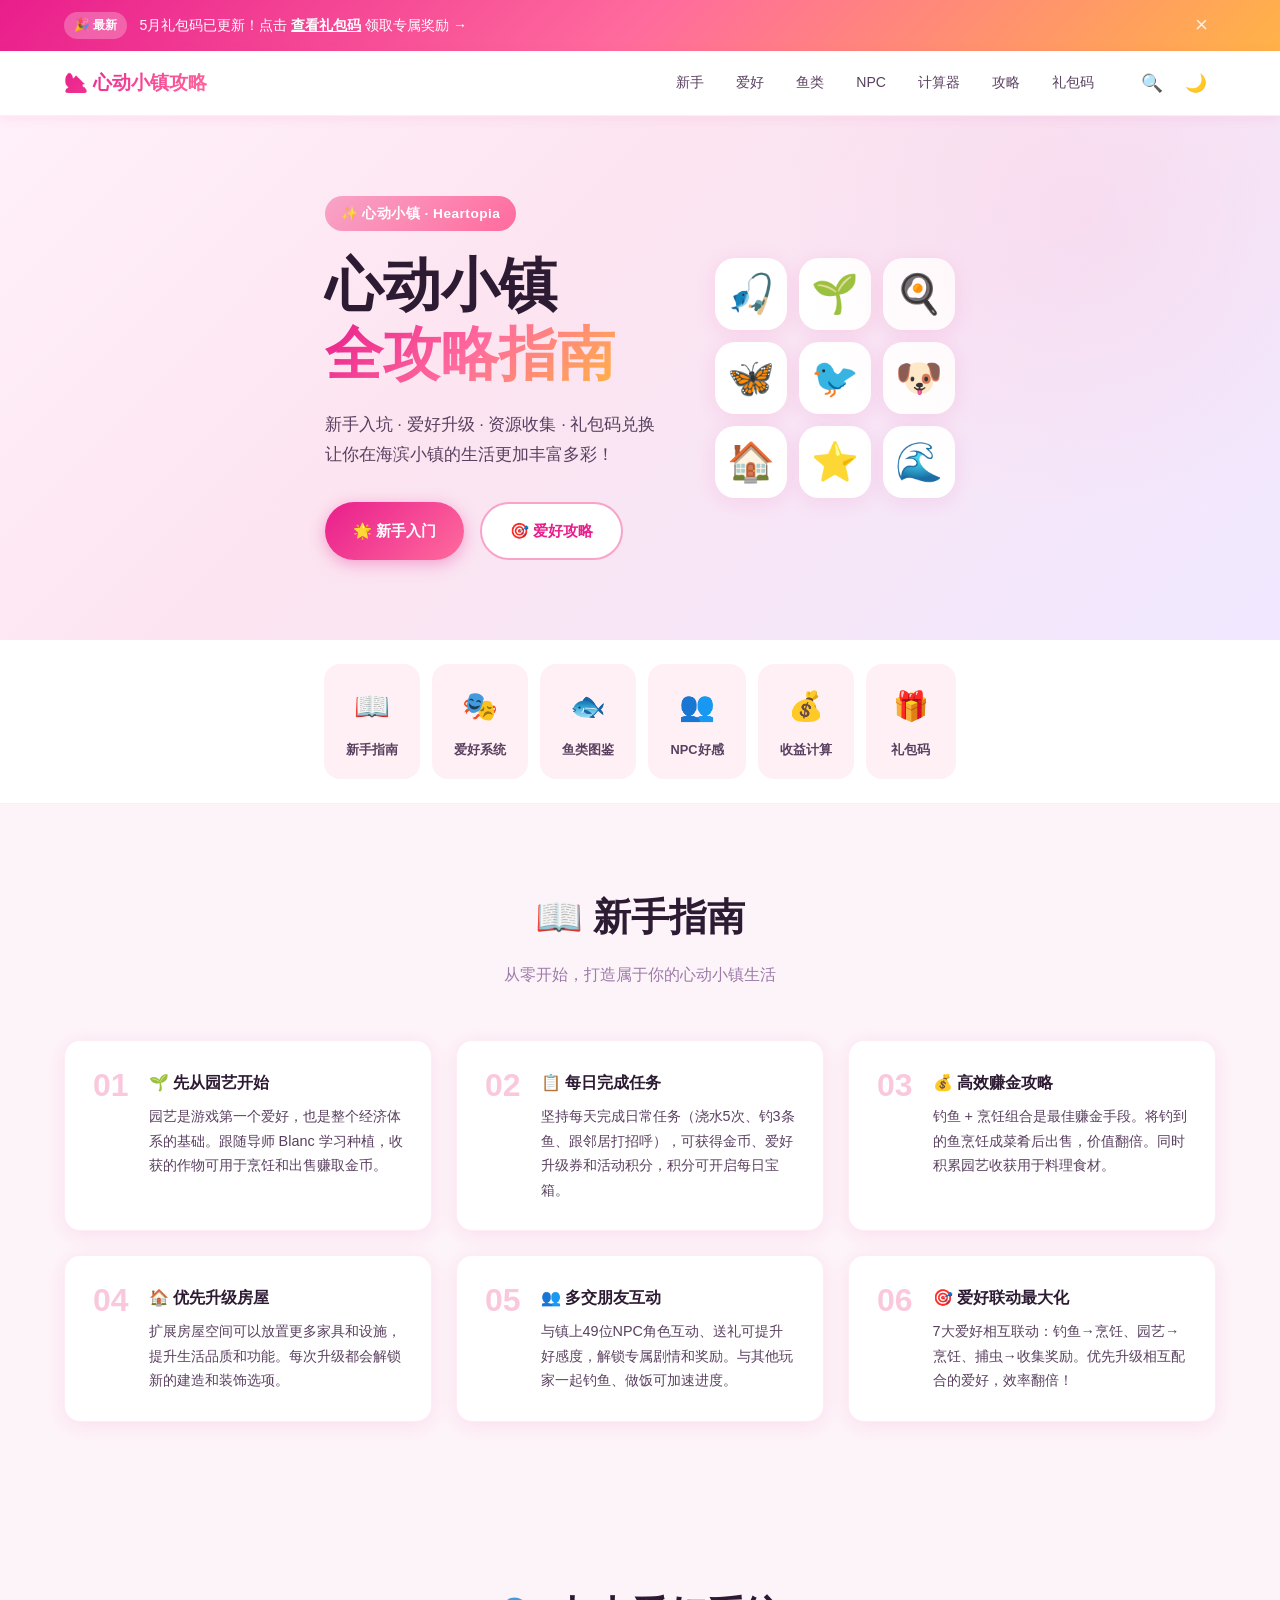
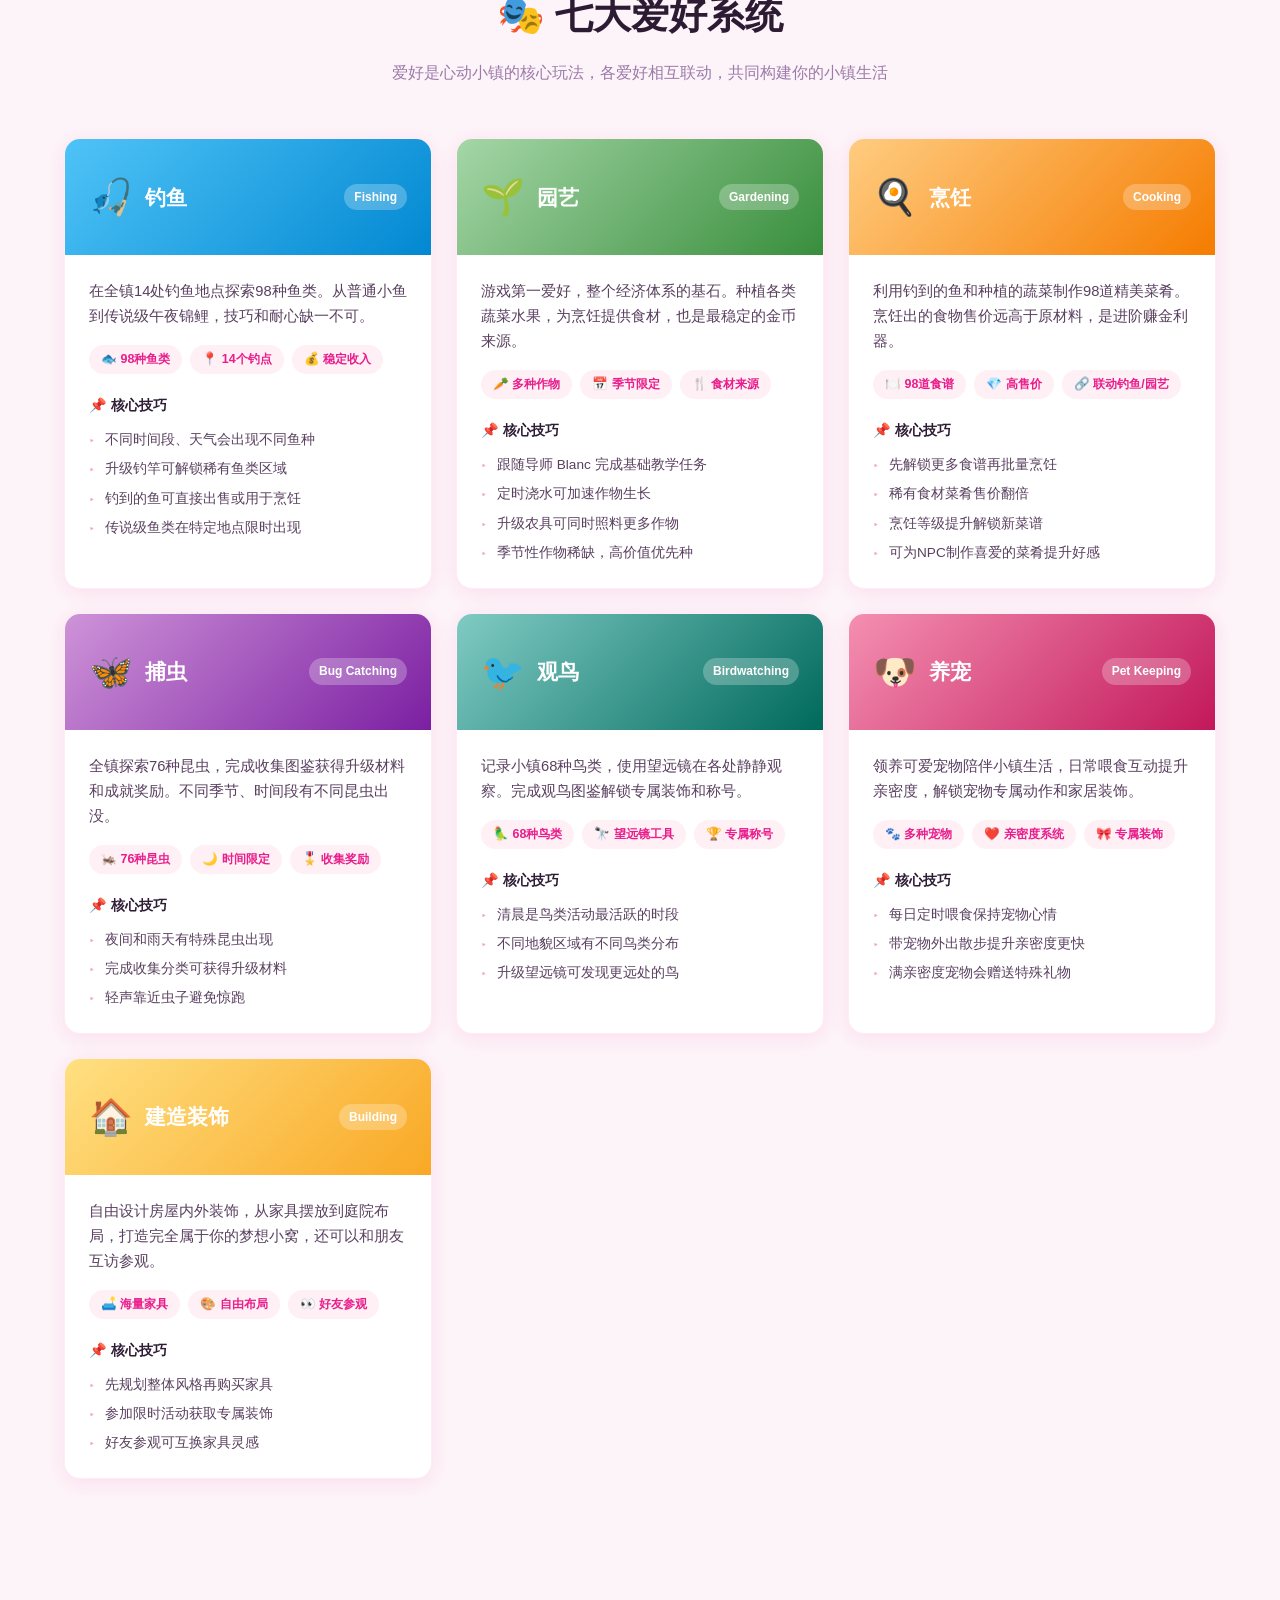
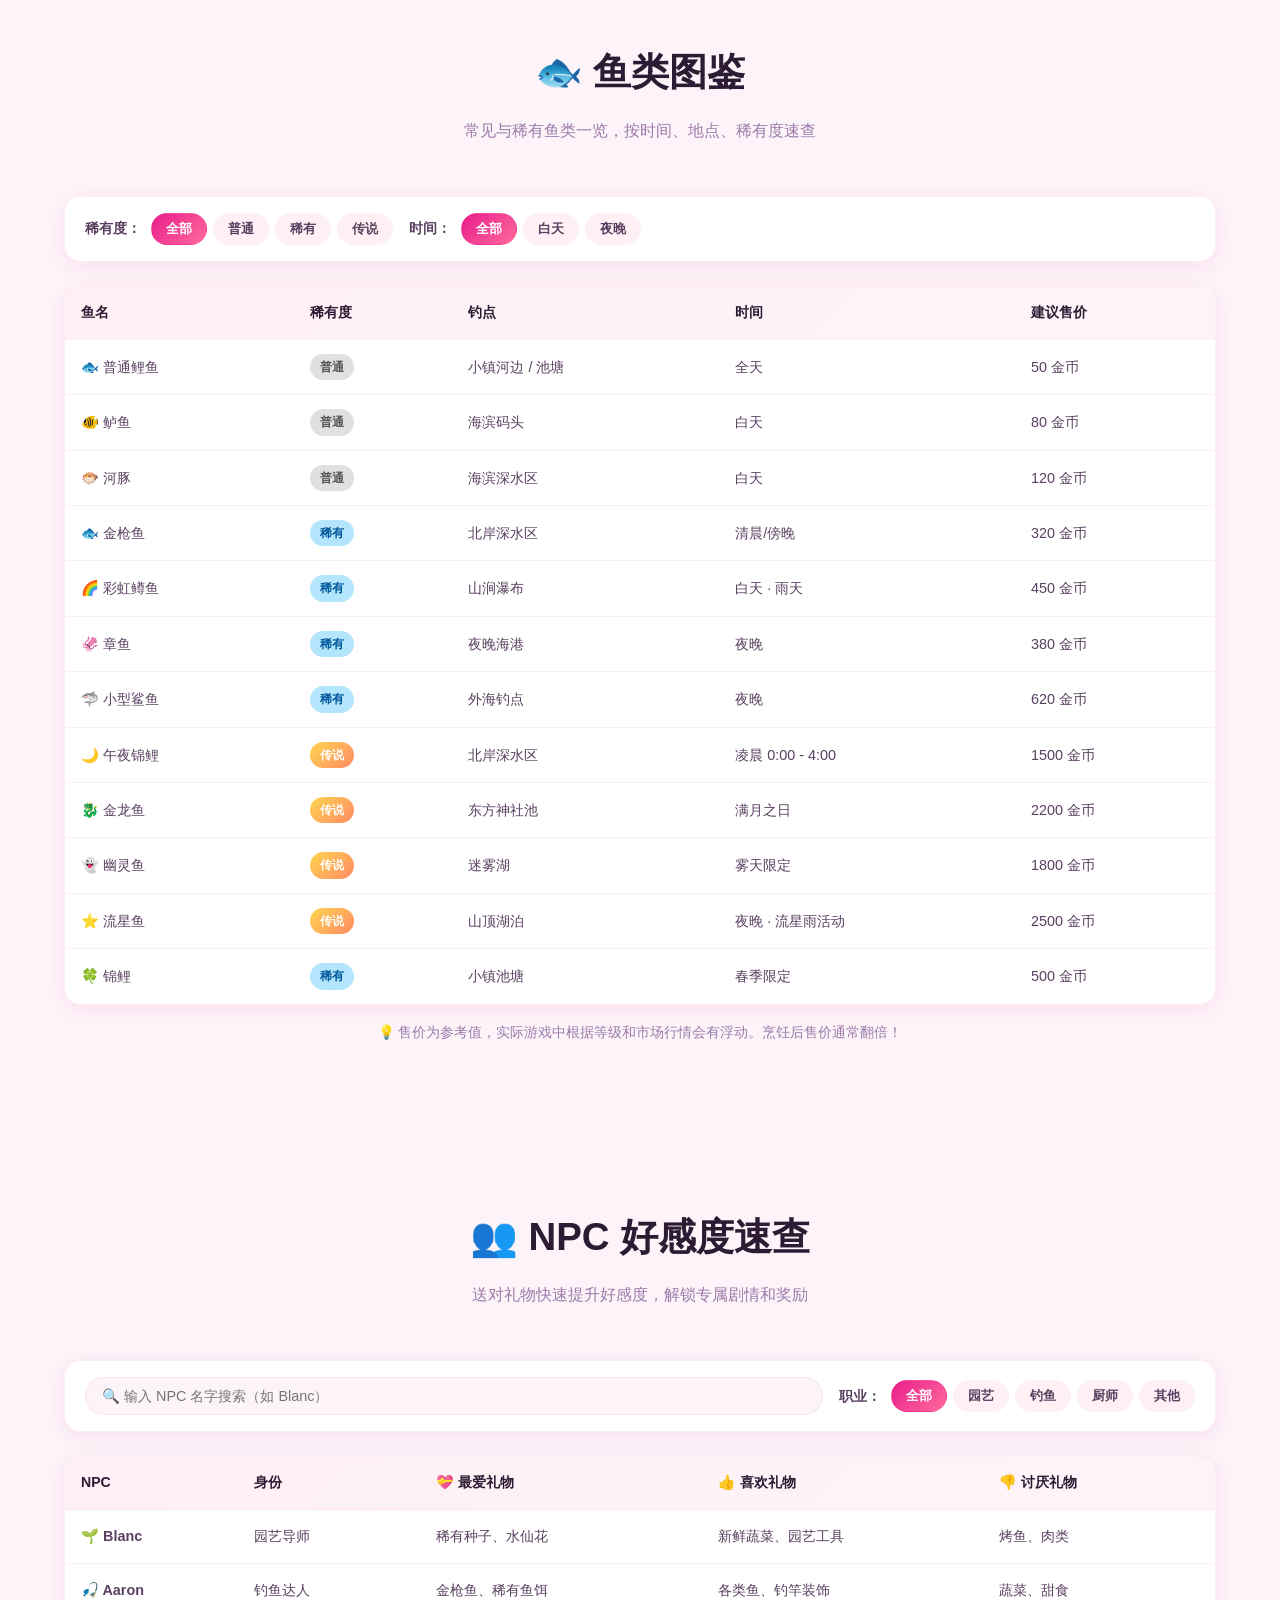
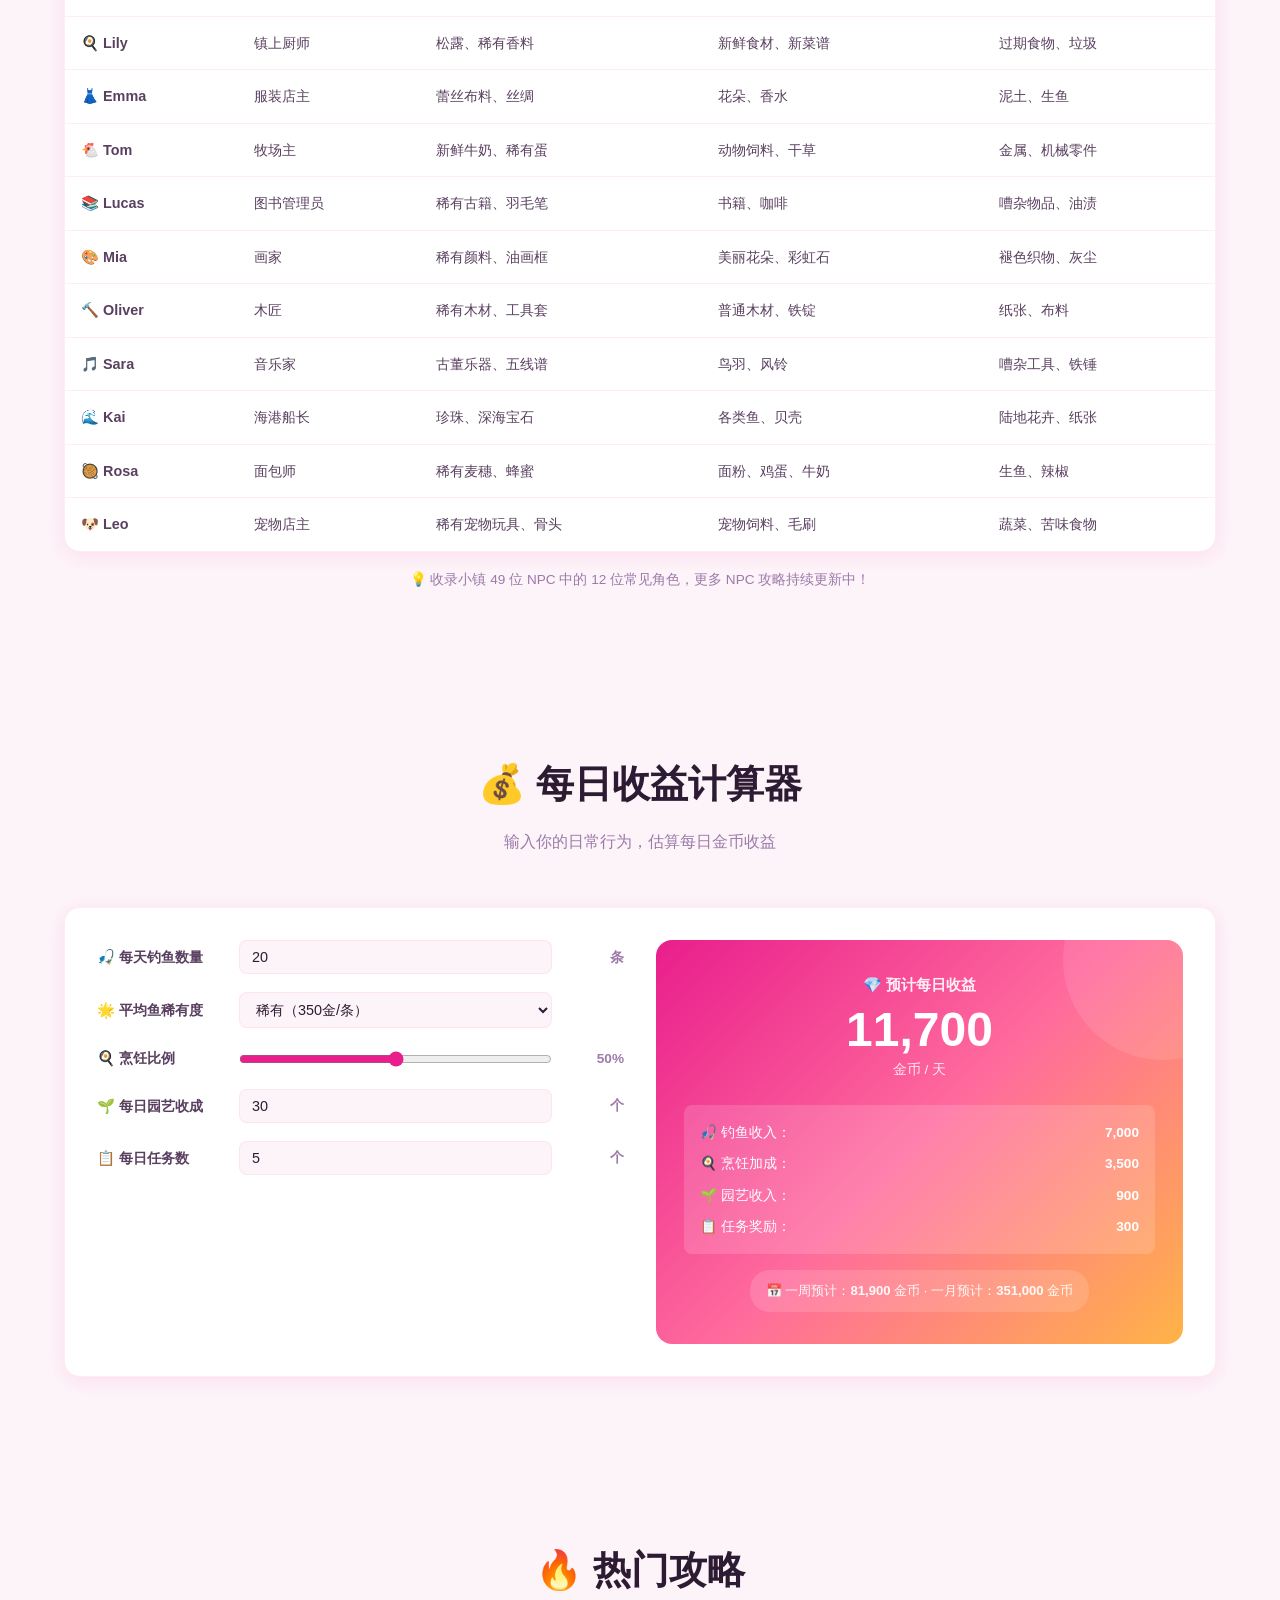
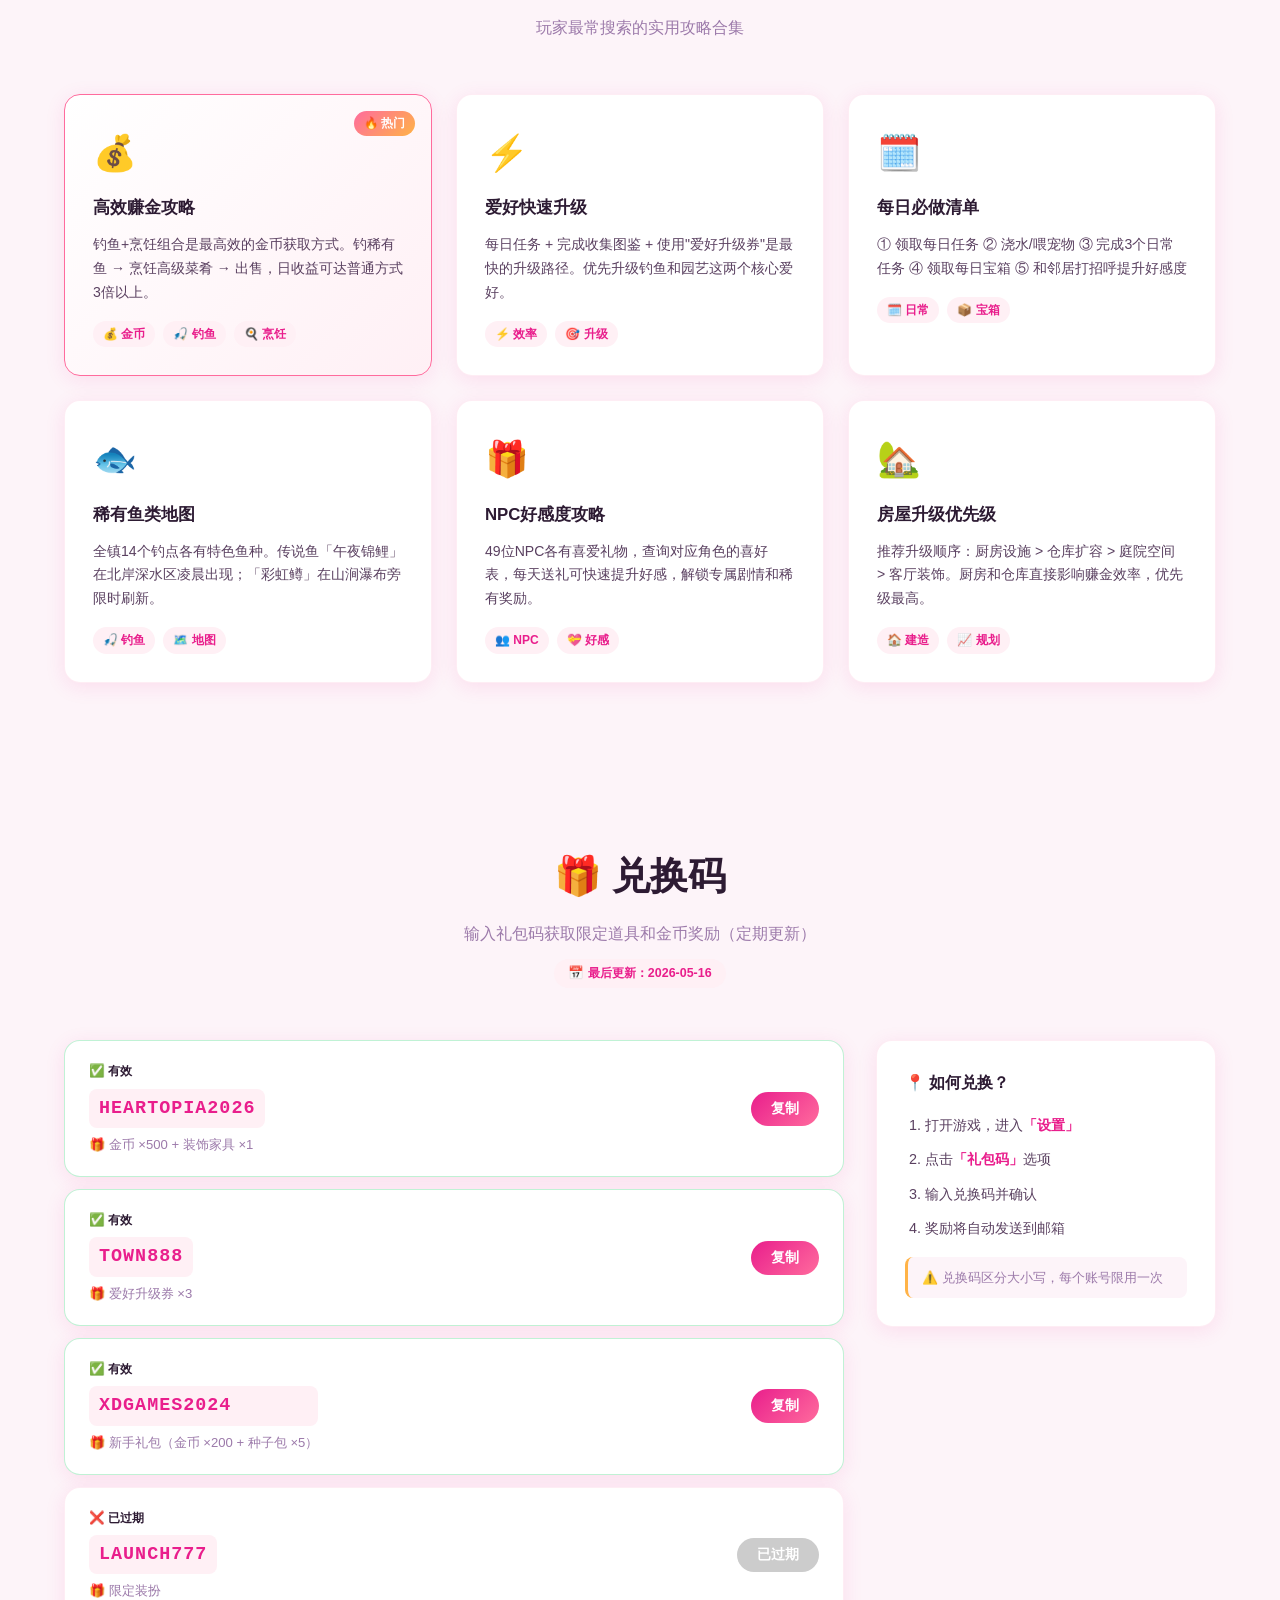
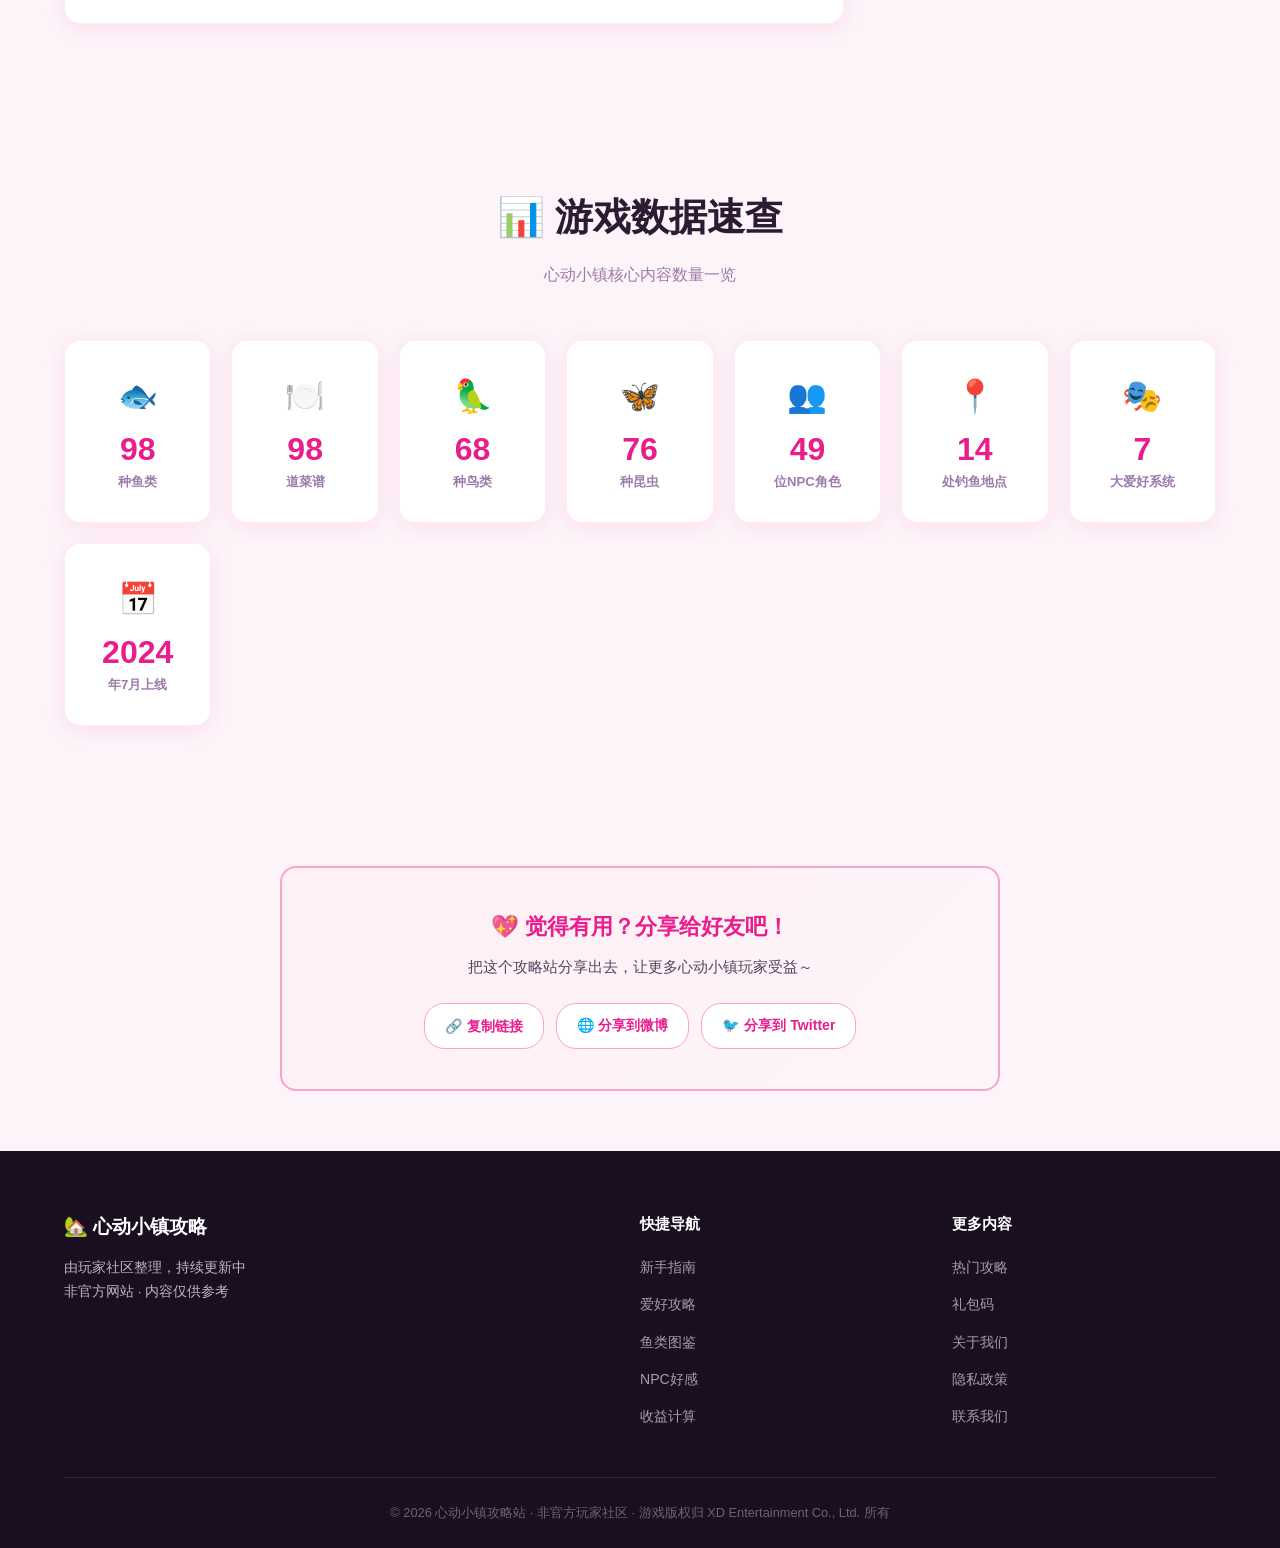
==== commit 413e4dfa: "Add privacy policy and about pages for AdSense compliance" ====
--- a/index.html
+++ b/index.html
@@ -44,7 +44,7 @@
   }
   </script>
 
-  <link rel="stylesheet" href="style.css" />
+  <link rel="stylesheet" href="style.css?v=2" />
 </head>
 <body>
 
@@ -891,9 +891,9 @@
           <ul>
             <li><a href="#guides">热门攻略</a></li>
             <li><a href="#codes">礼包码</a></li>
-            <li><a href="#fishing">🎣 钓鱼</a></li>
-            <li><a href="#gardening">🌱 园艺</a></li>
-            <li><a href="#cooking">🍳 烹饪</a></li>
+            <li><a href="/about.html">关于我们</a></li>
+            <li><a href="/privacy.html">隐私政策</a></li>
+            <li><a href="mailto:leeshengyan0509@gmail.com">联系我们</a></li>
           </ul>
         </div>
       </div>
@@ -906,6 +906,6 @@
   <!-- 返回顶部按钮 -->
   <button class="back-to-top" id="backToTop" aria-label="返回顶部">↑</button>
 
-  <script src="main.js"></script>
+  <script src="main.js?v=2"></script>
 </body>
 </html>
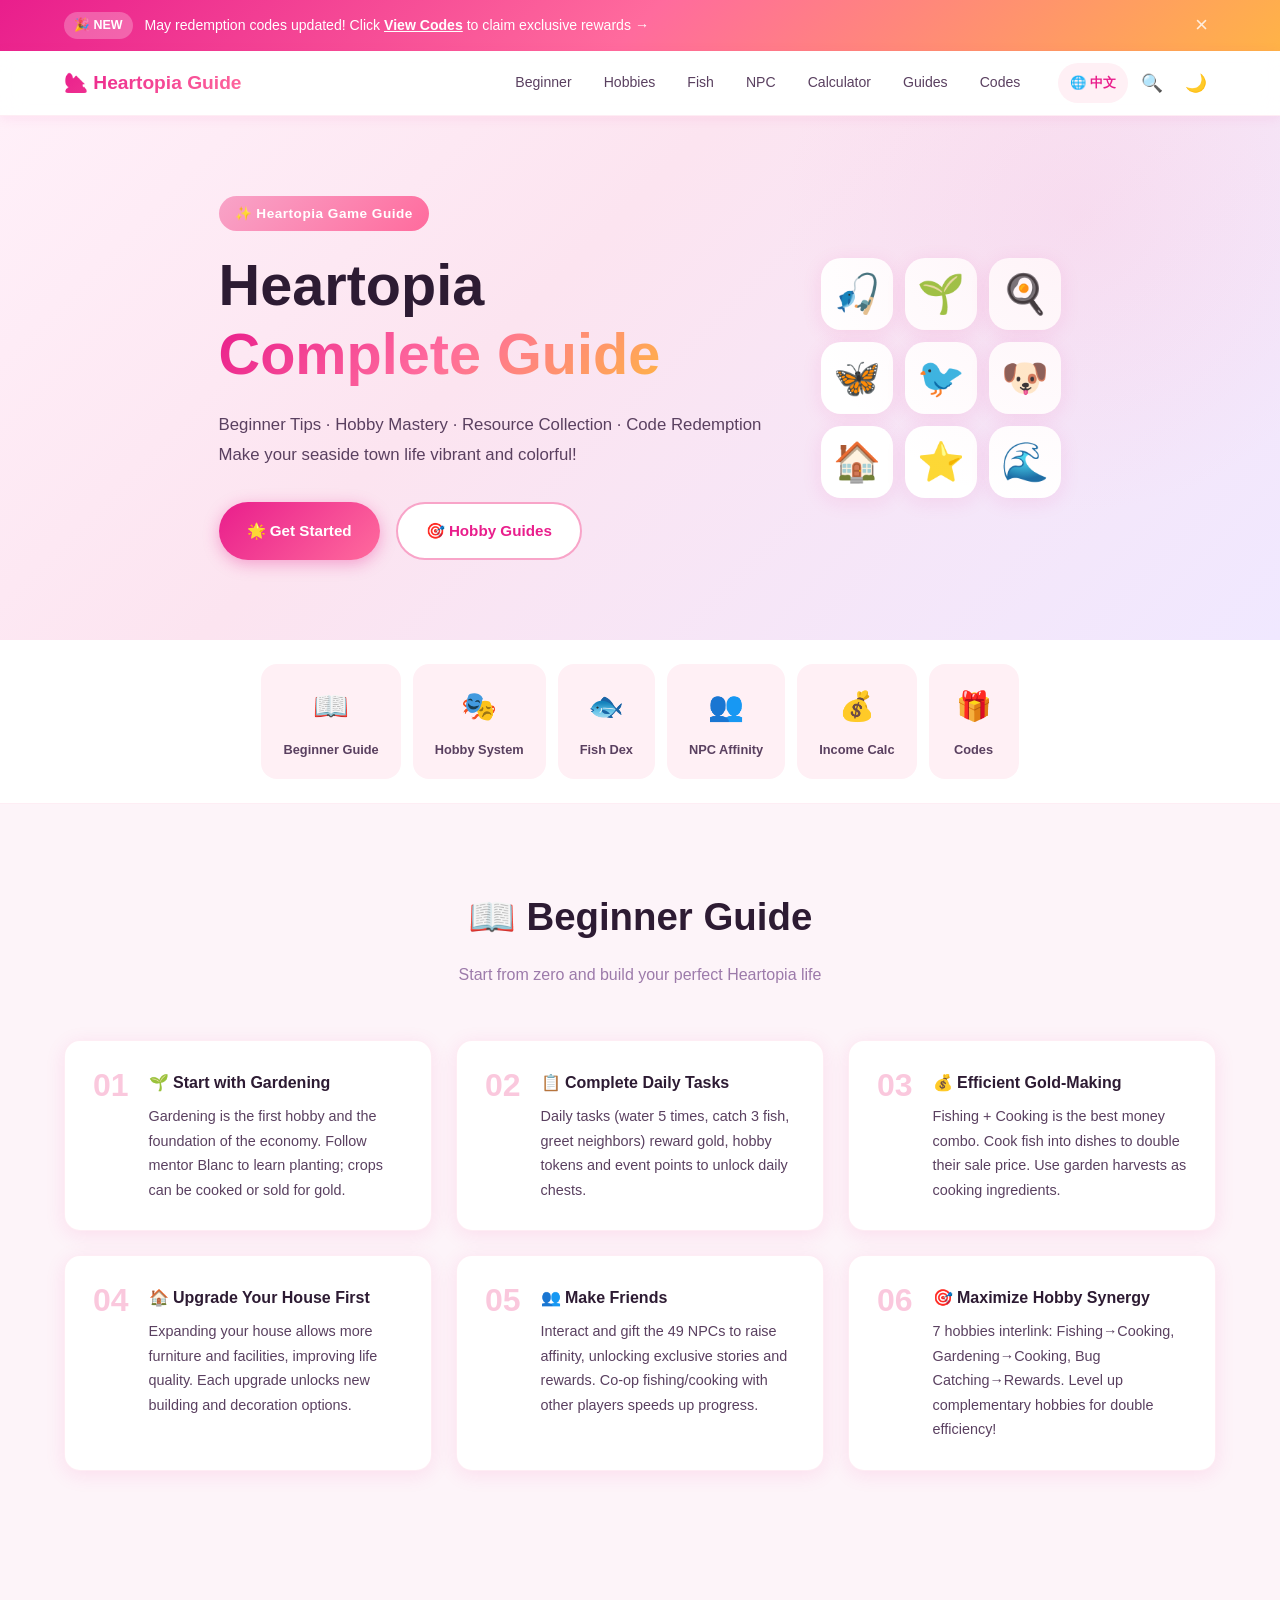
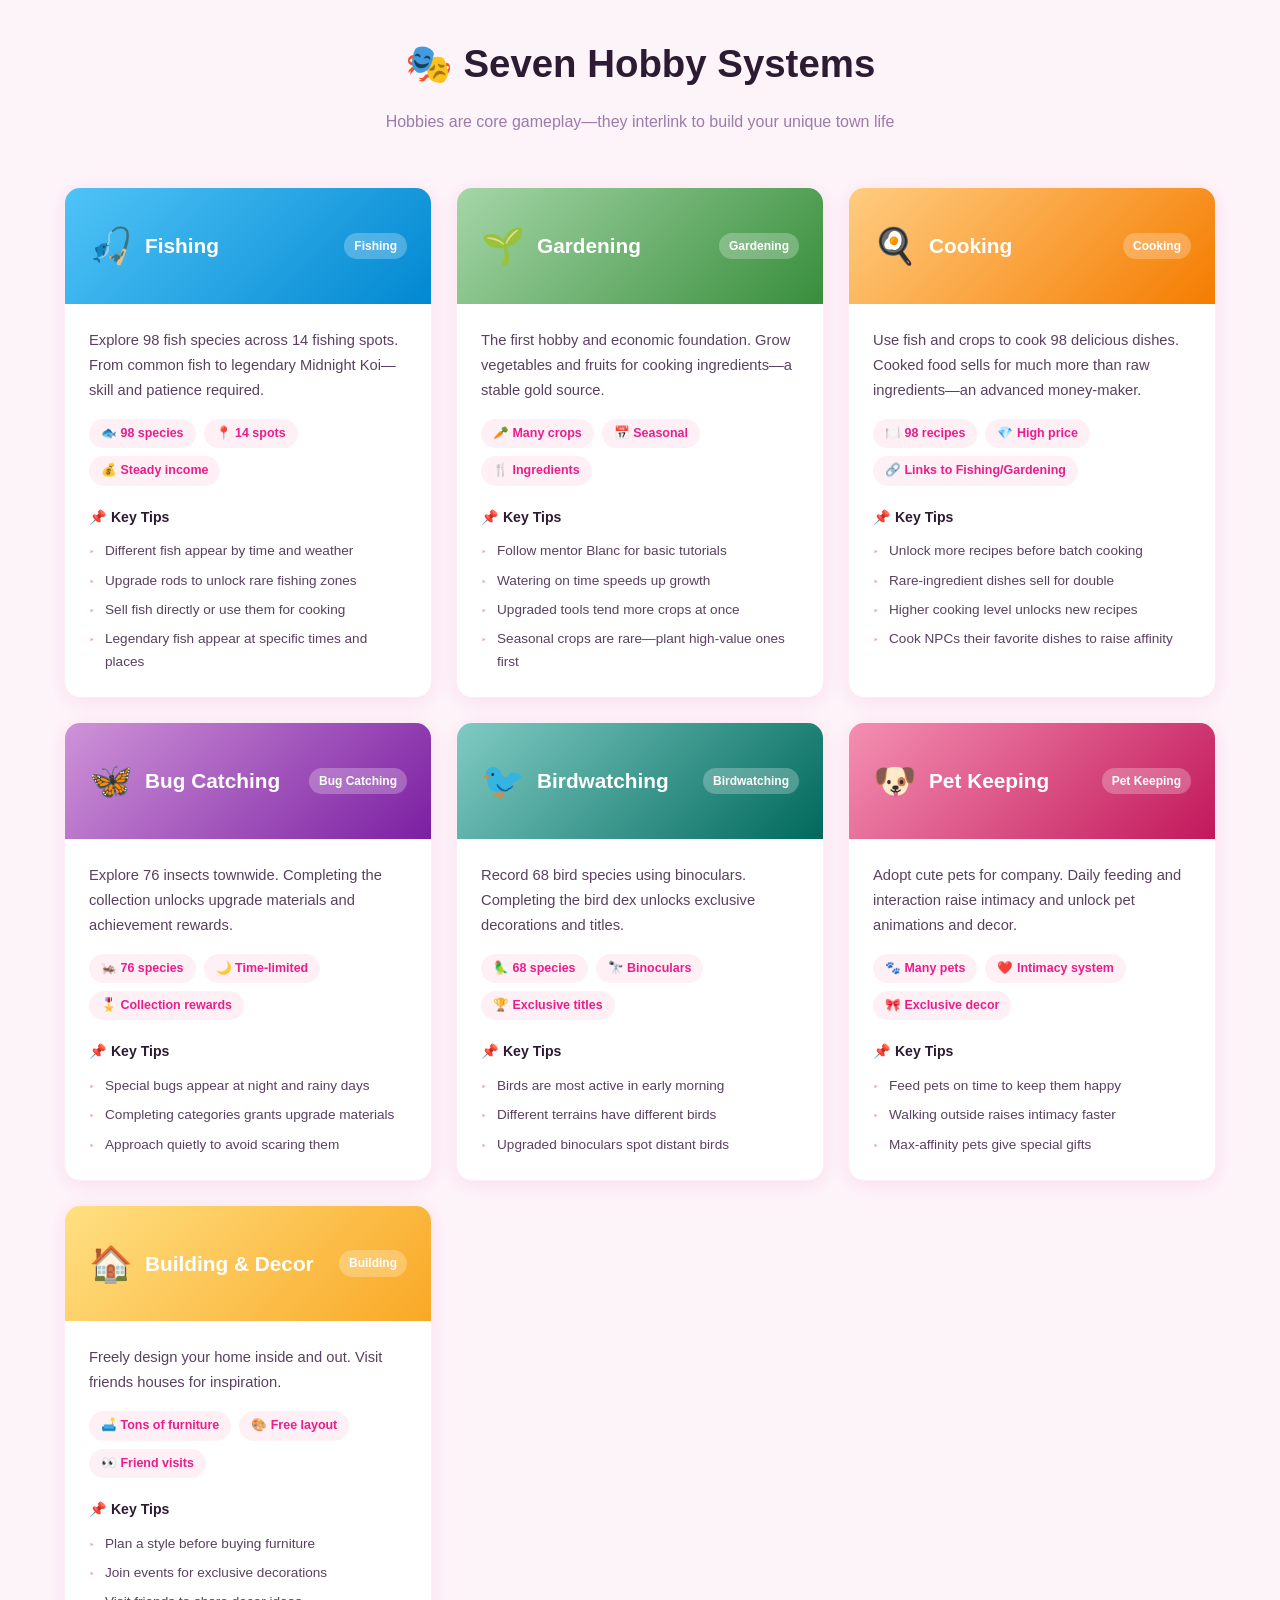
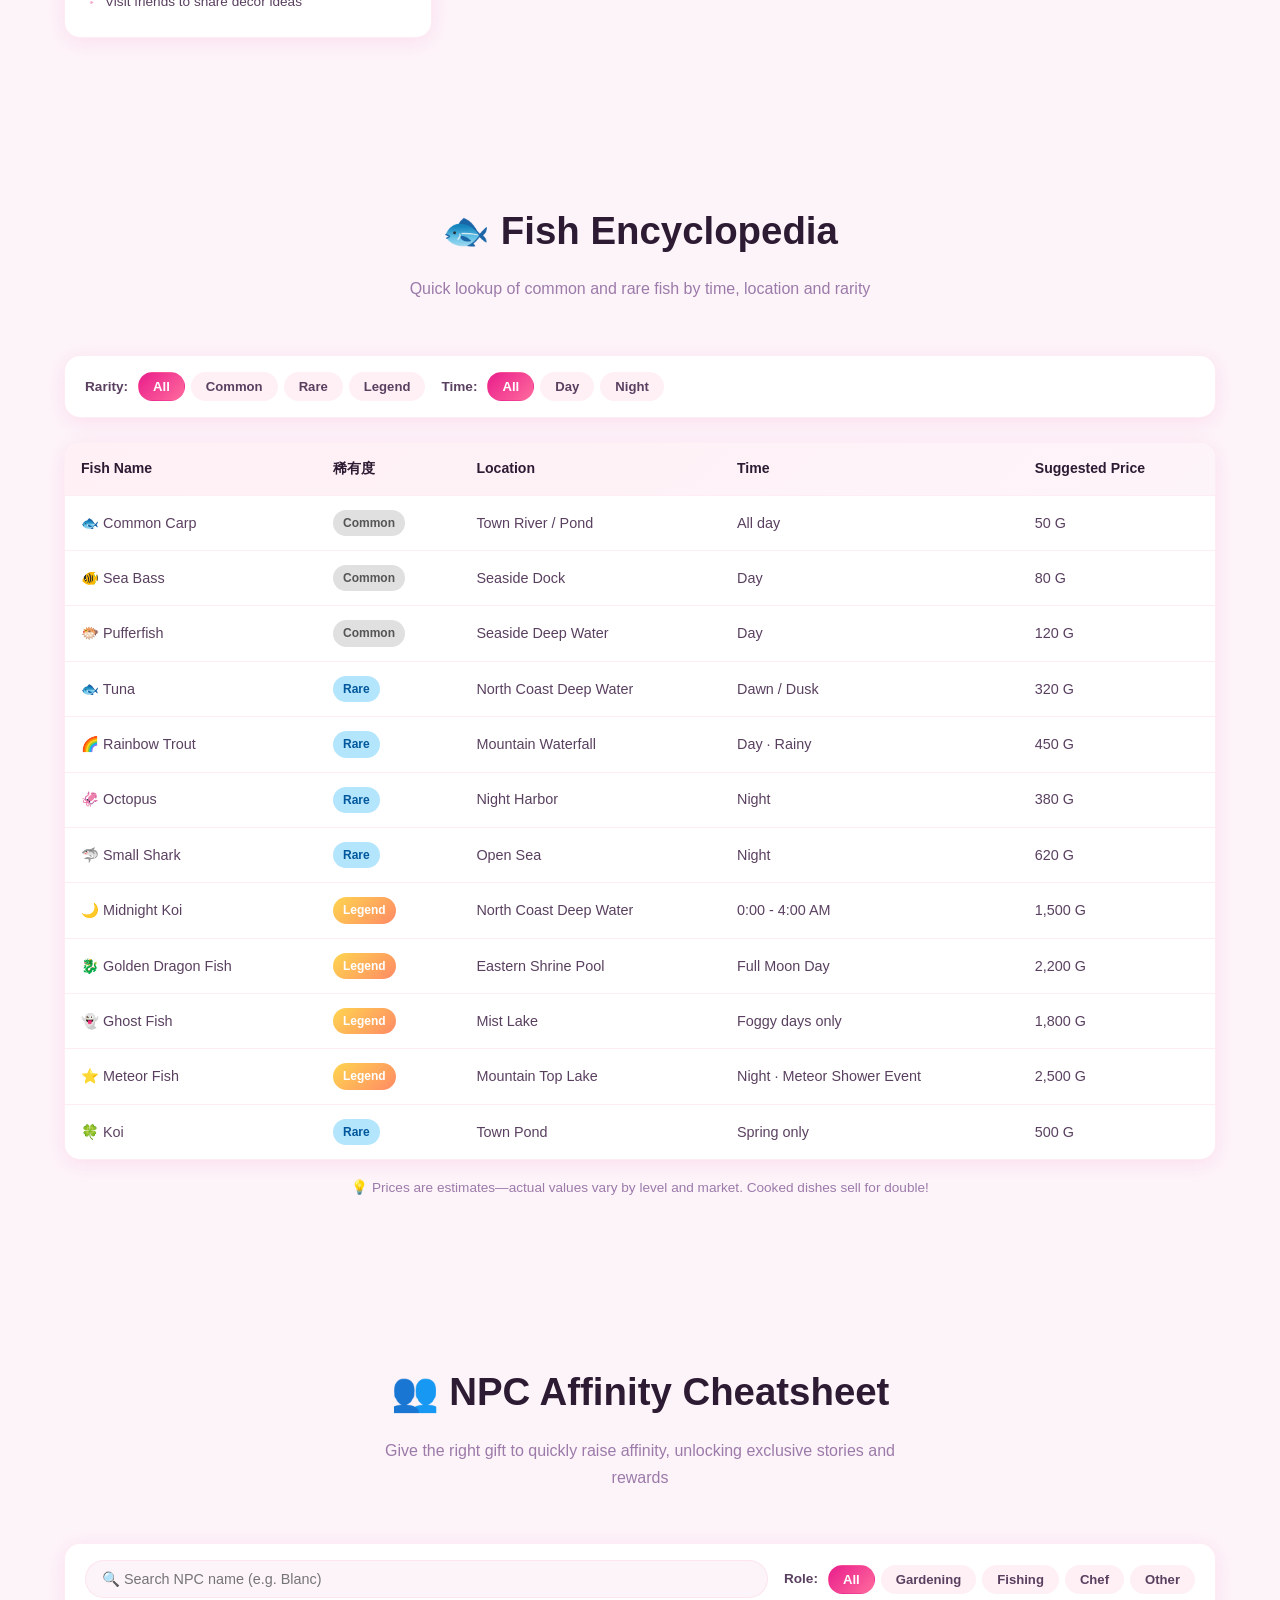
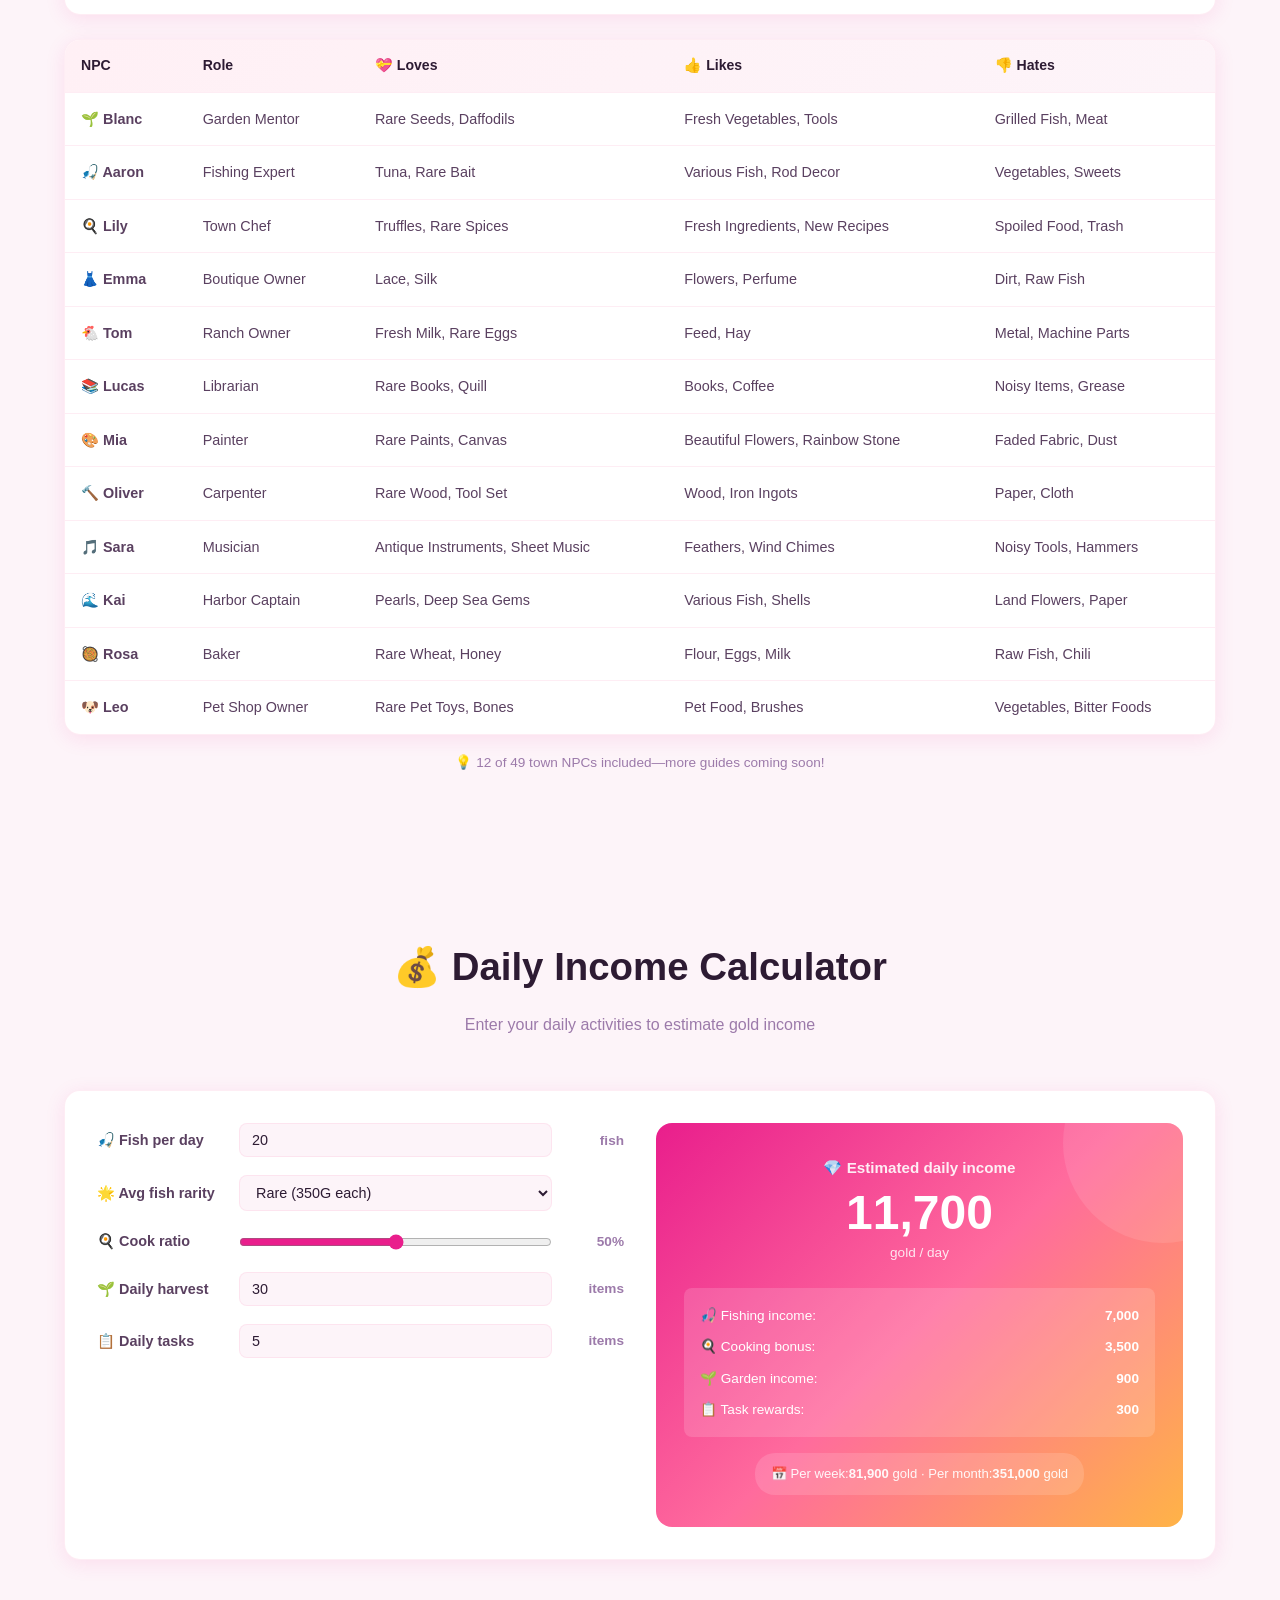
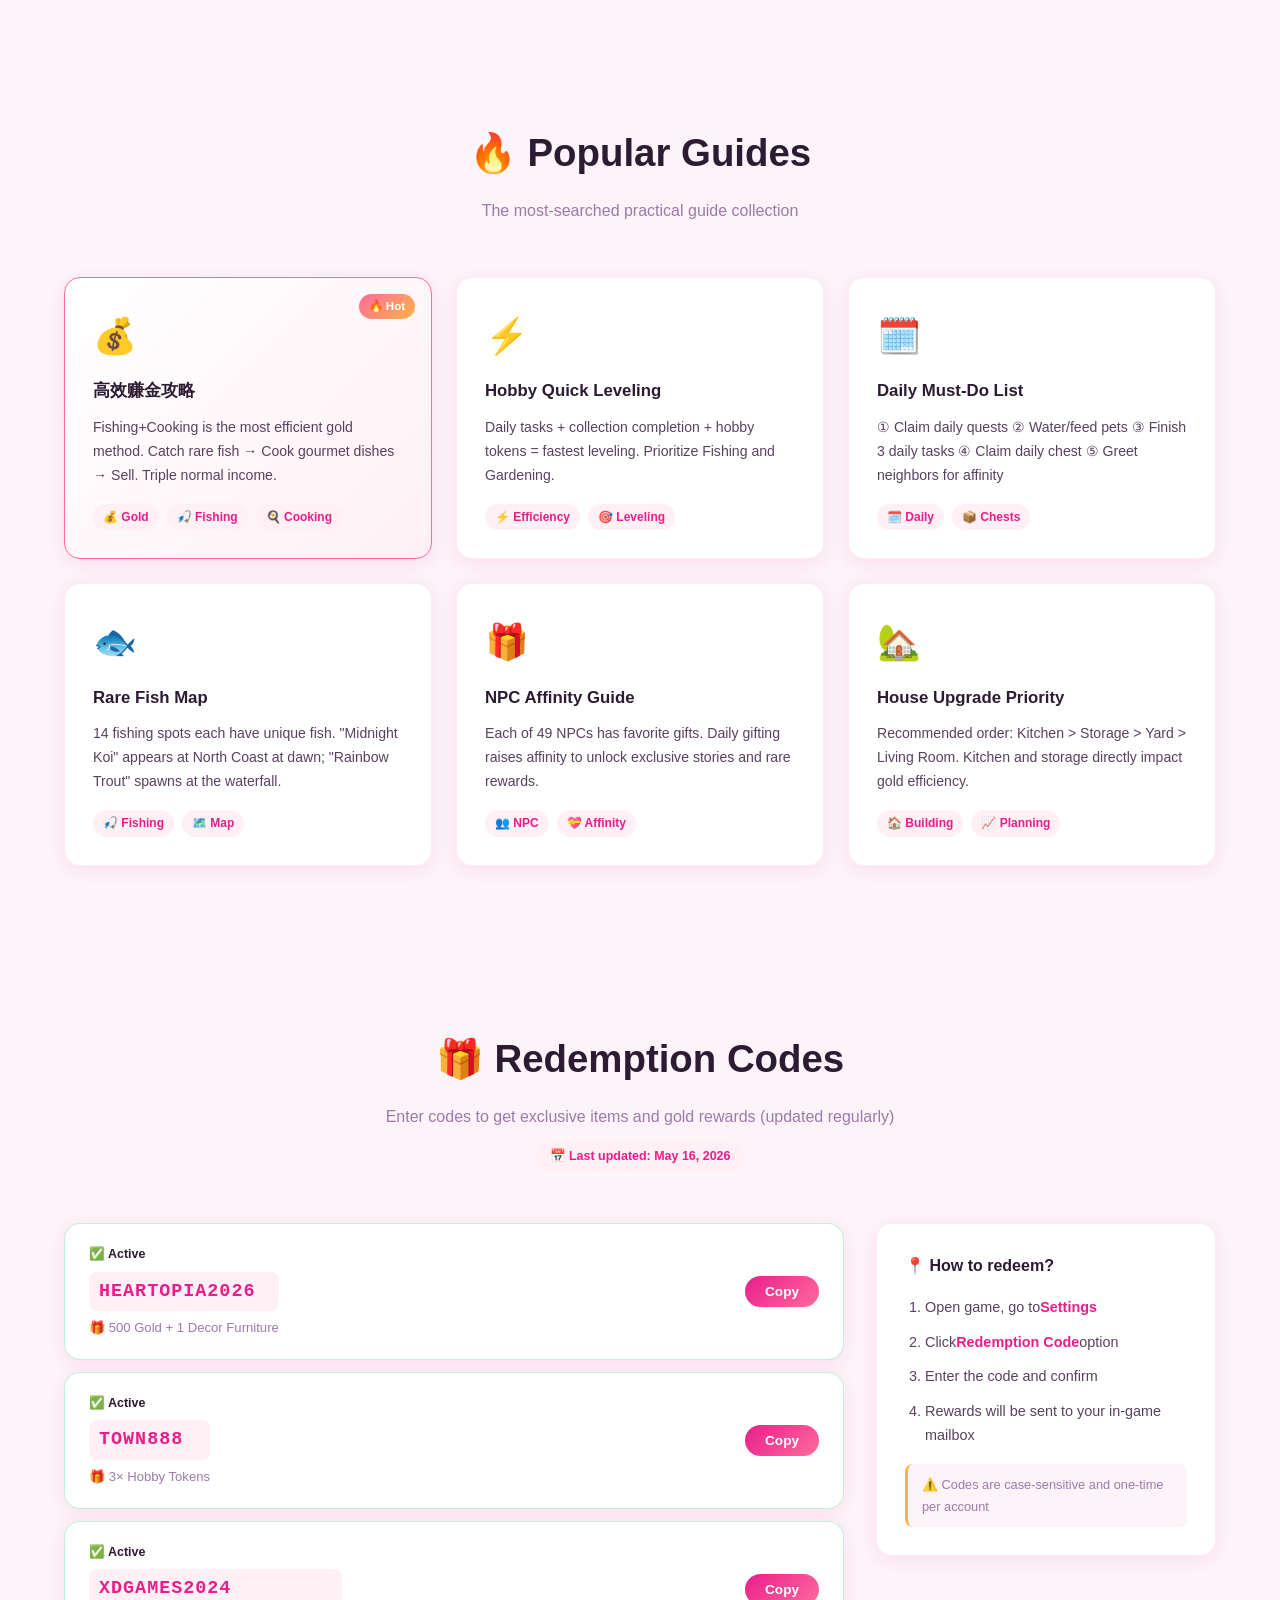
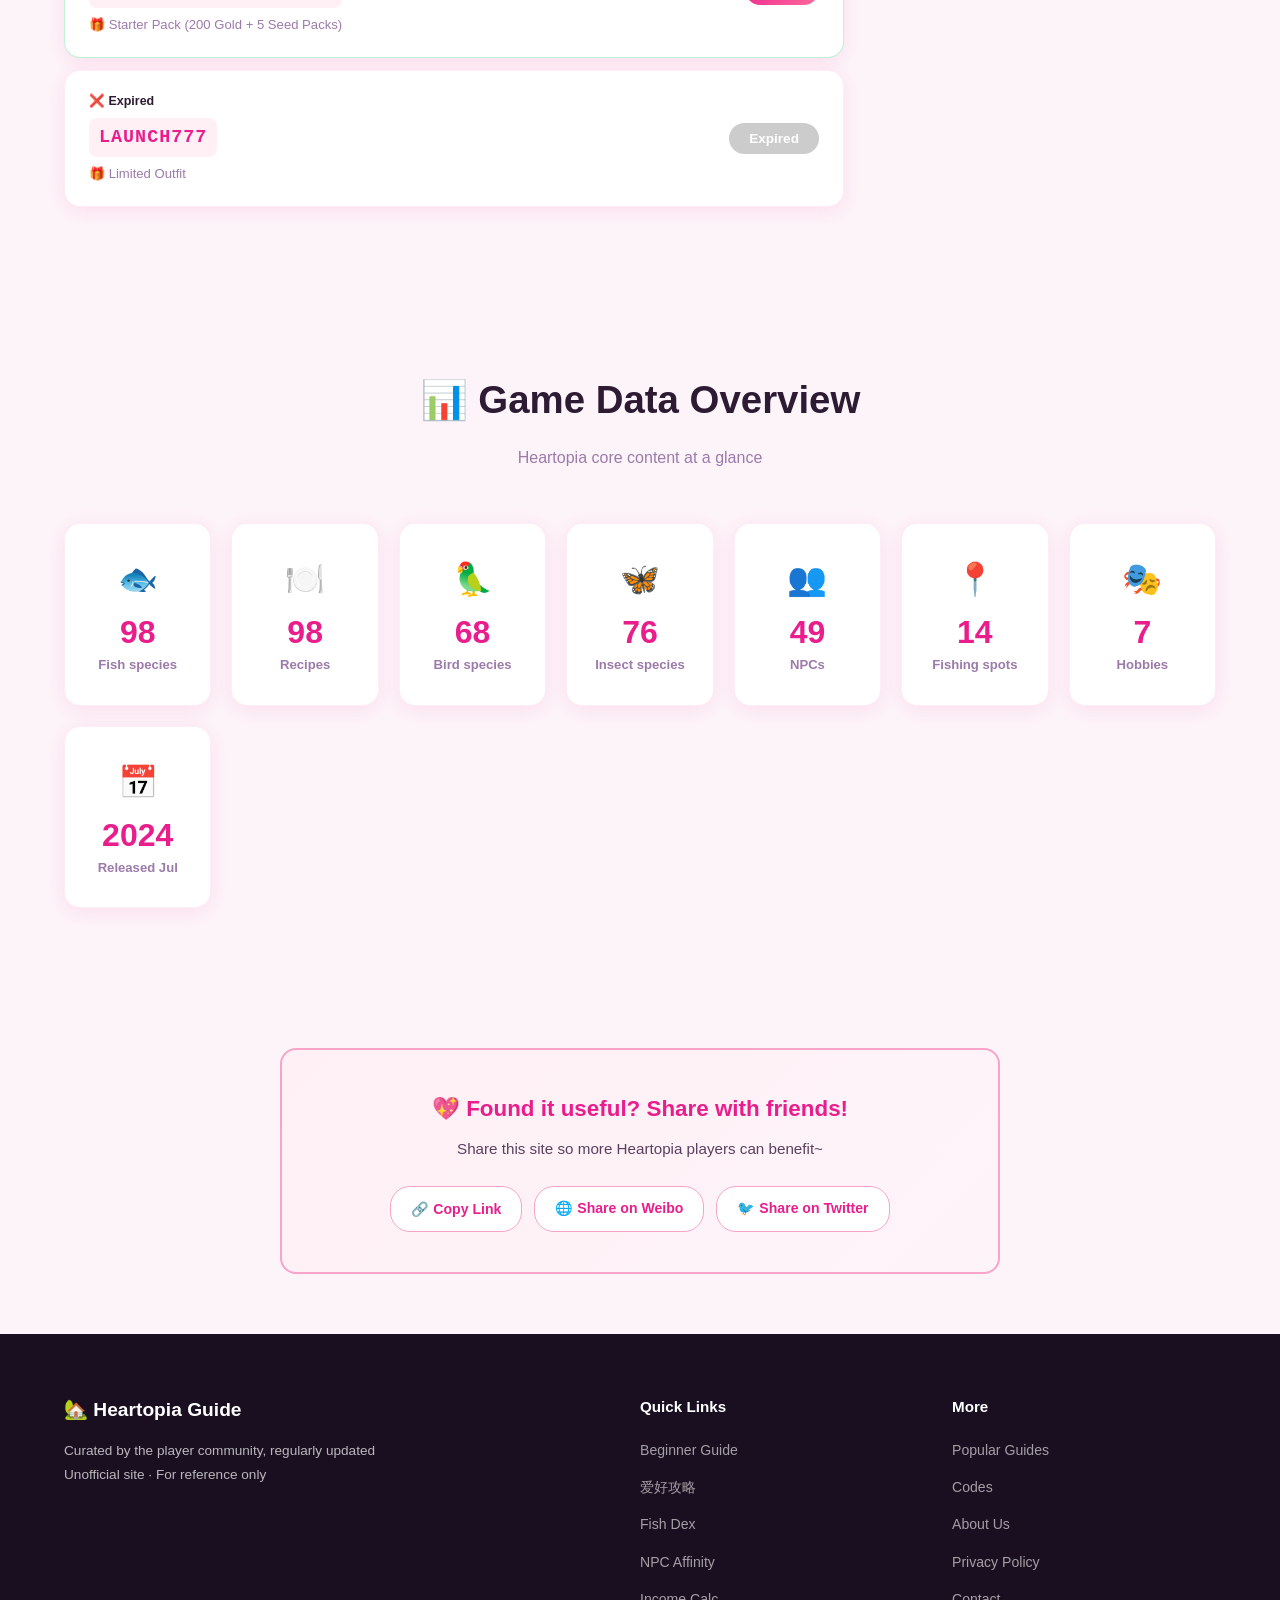
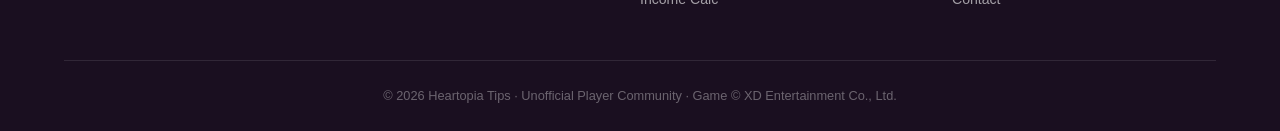
==== commit bb841da3: "feat: add bilingual (Chinese/English) i18n with language toggle" ====
--- a/index.html
+++ b/index.html
@@ -12,6 +12,9 @@
   <meta name="author" content="Heartopia Tips" />
   <meta name="robots" content="index, follow" />
   <link rel="canonical" href="https://heartopiatips.com/" />
+  <link rel="alternate" hreflang="zh-CN" href="https://heartopiatips.com/" />
+  <link rel="alternate" hreflang="en" href="https://heartopiatips.com/?lang=en" />
+  <link rel="alternate" hreflang="x-default" href="https://heartopiatips.com/" />
 
   <!-- Open Graph -->
   <meta property="og:type" content="website" />
@@ -71,6 +74,7 @@
         <li><a href="#codes">礼包码</a></li>
       </ul>
       <div class="nav-actions">
+        <button class="lang-btn" id="langBtn" aria-label="Language">🌐 EN</button>
         <button class="search-btn" id="searchBtn" aria-label="搜索">🔍</button>
         <button class="theme-btn" id="themeBtn" aria-label="切换主题">🌙</button>
         <button class="nav-toggle" id="navToggle" aria-label="菜单">☰</button>
@@ -906,6 +910,7 @@
   <!-- 返回顶部按钮 -->
   <button class="back-to-top" id="backToTop" aria-label="返回顶部">↑</button>
 
-  <script src="main.js?v=2"></script>
+  <script src="main.js?v=3"></script>
+  <script src="i18n.js?v=1"></script>
 </body>
 </html>
--- a/style.css
+++ b/style.css
@@ -195,6 +195,7 @@
 
 .search-btn,
 .theme-btn,
+.lang-btn,
 .nav-toggle {
   background: none;
   border: none;
@@ -211,7 +212,18 @@
 }
 
 .search-btn:hover,
-.theme-btn:hover {
+.theme-btn:hover,
+.lang-btn:hover {
+  background: var(--pink-light);
+}
+
+.lang-btn {
+  width: auto;
+  padding: 0 12px;
+  border-radius: 20px;
+  font-size: 0.82rem;
+  font-weight: 700;
+  white-space: nowrap;
   background: var(--pink-light);
 }
 
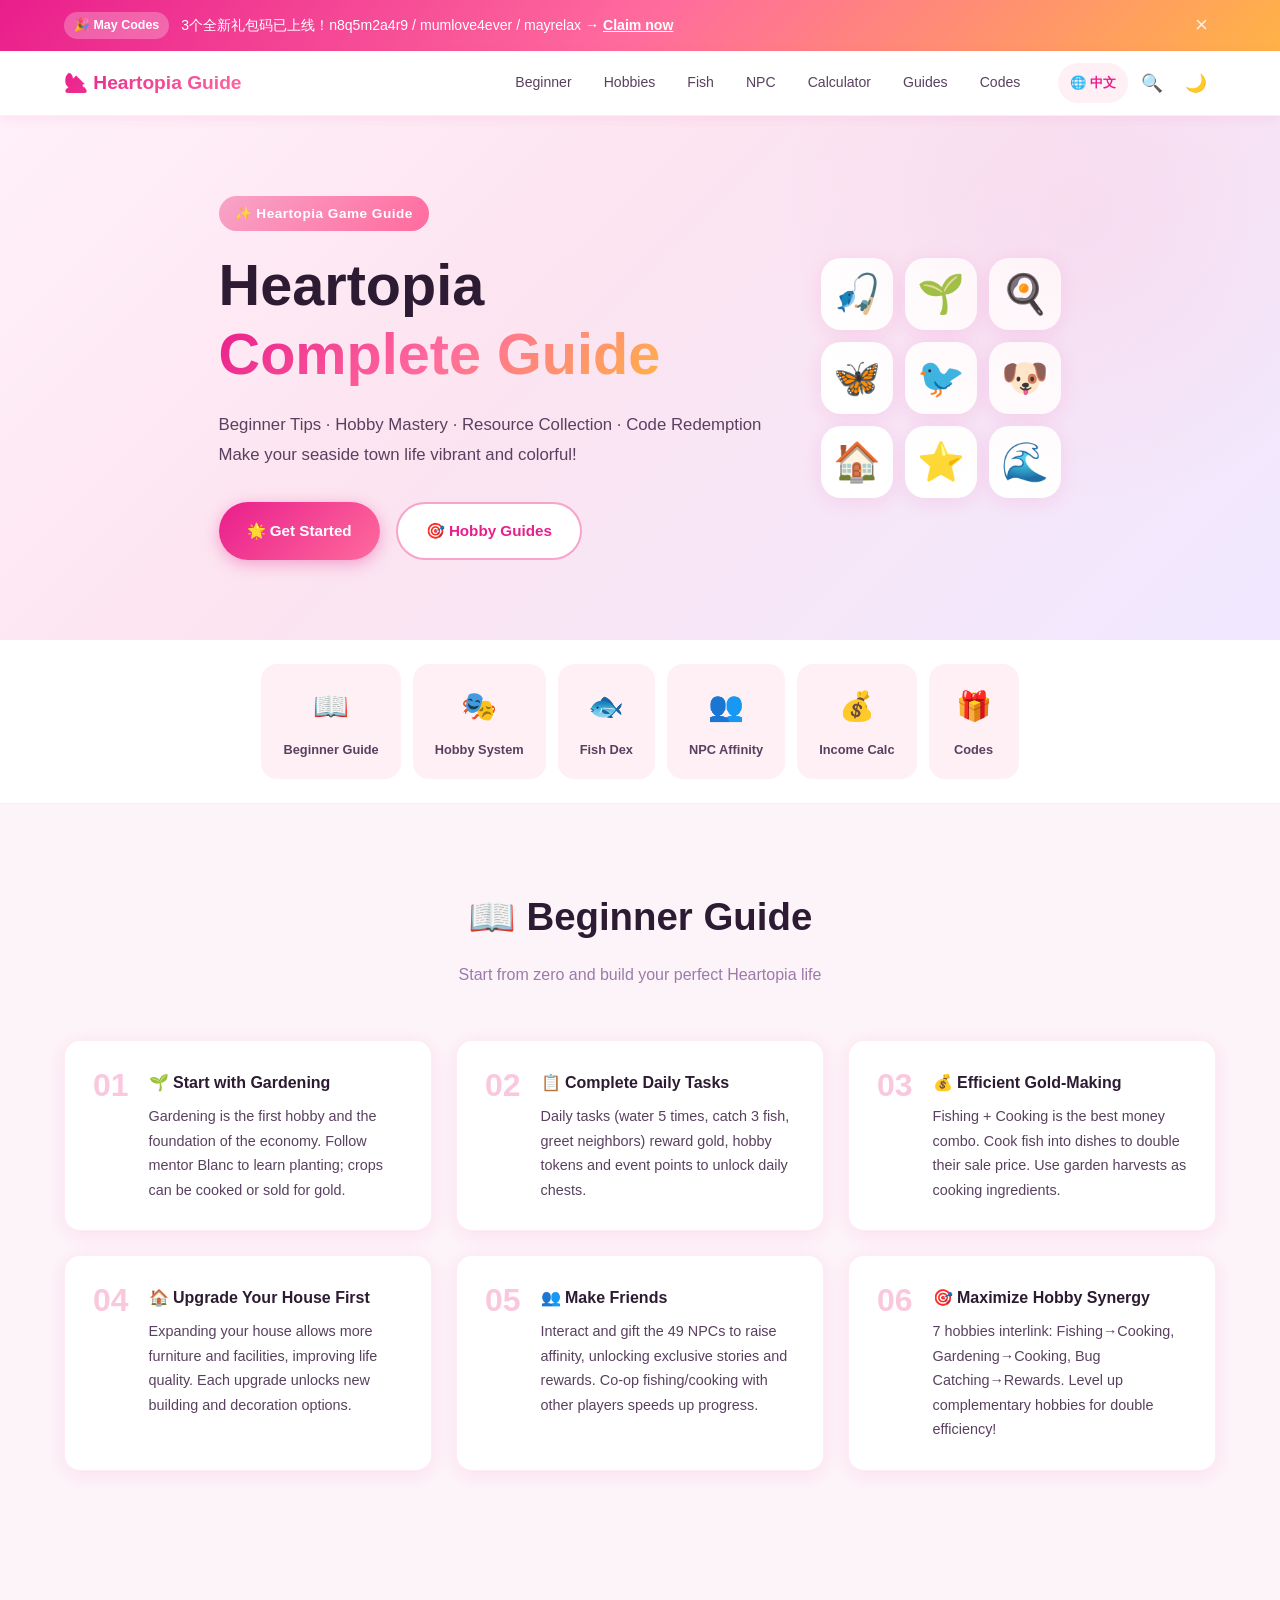
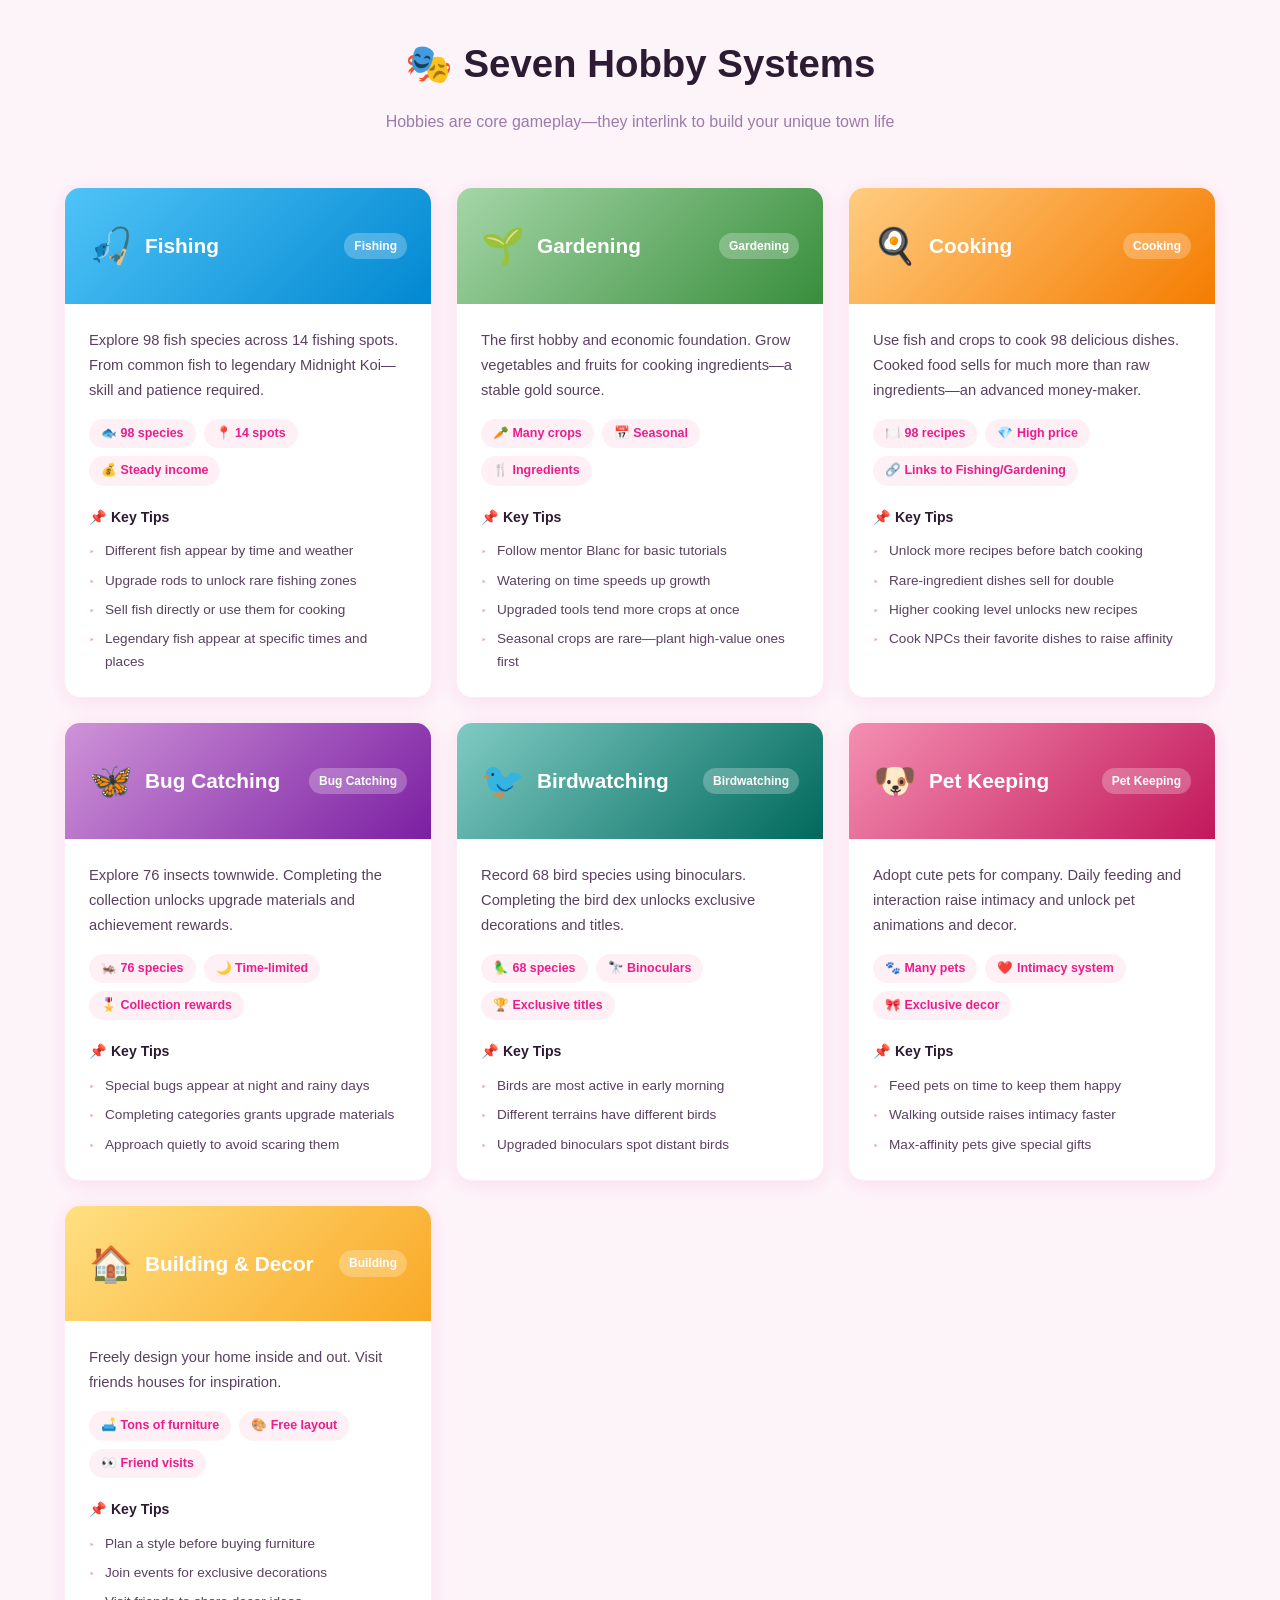
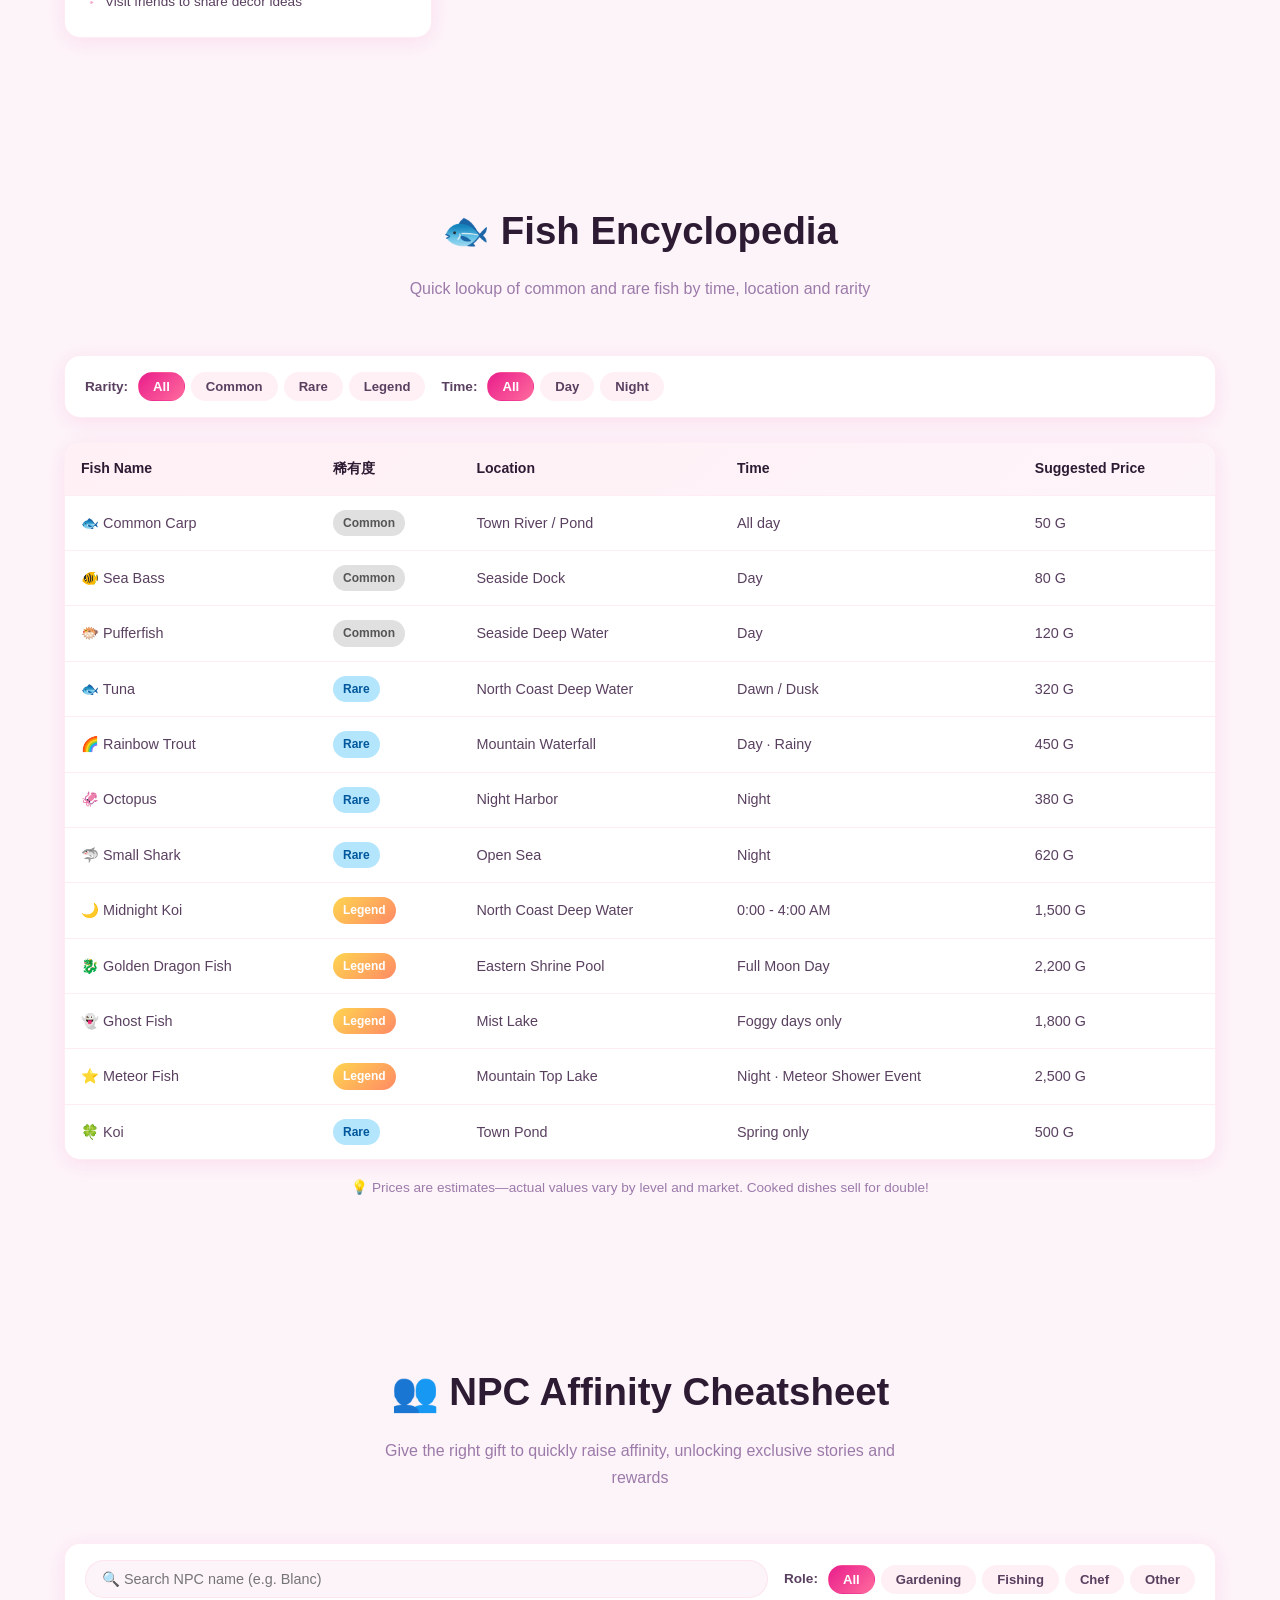
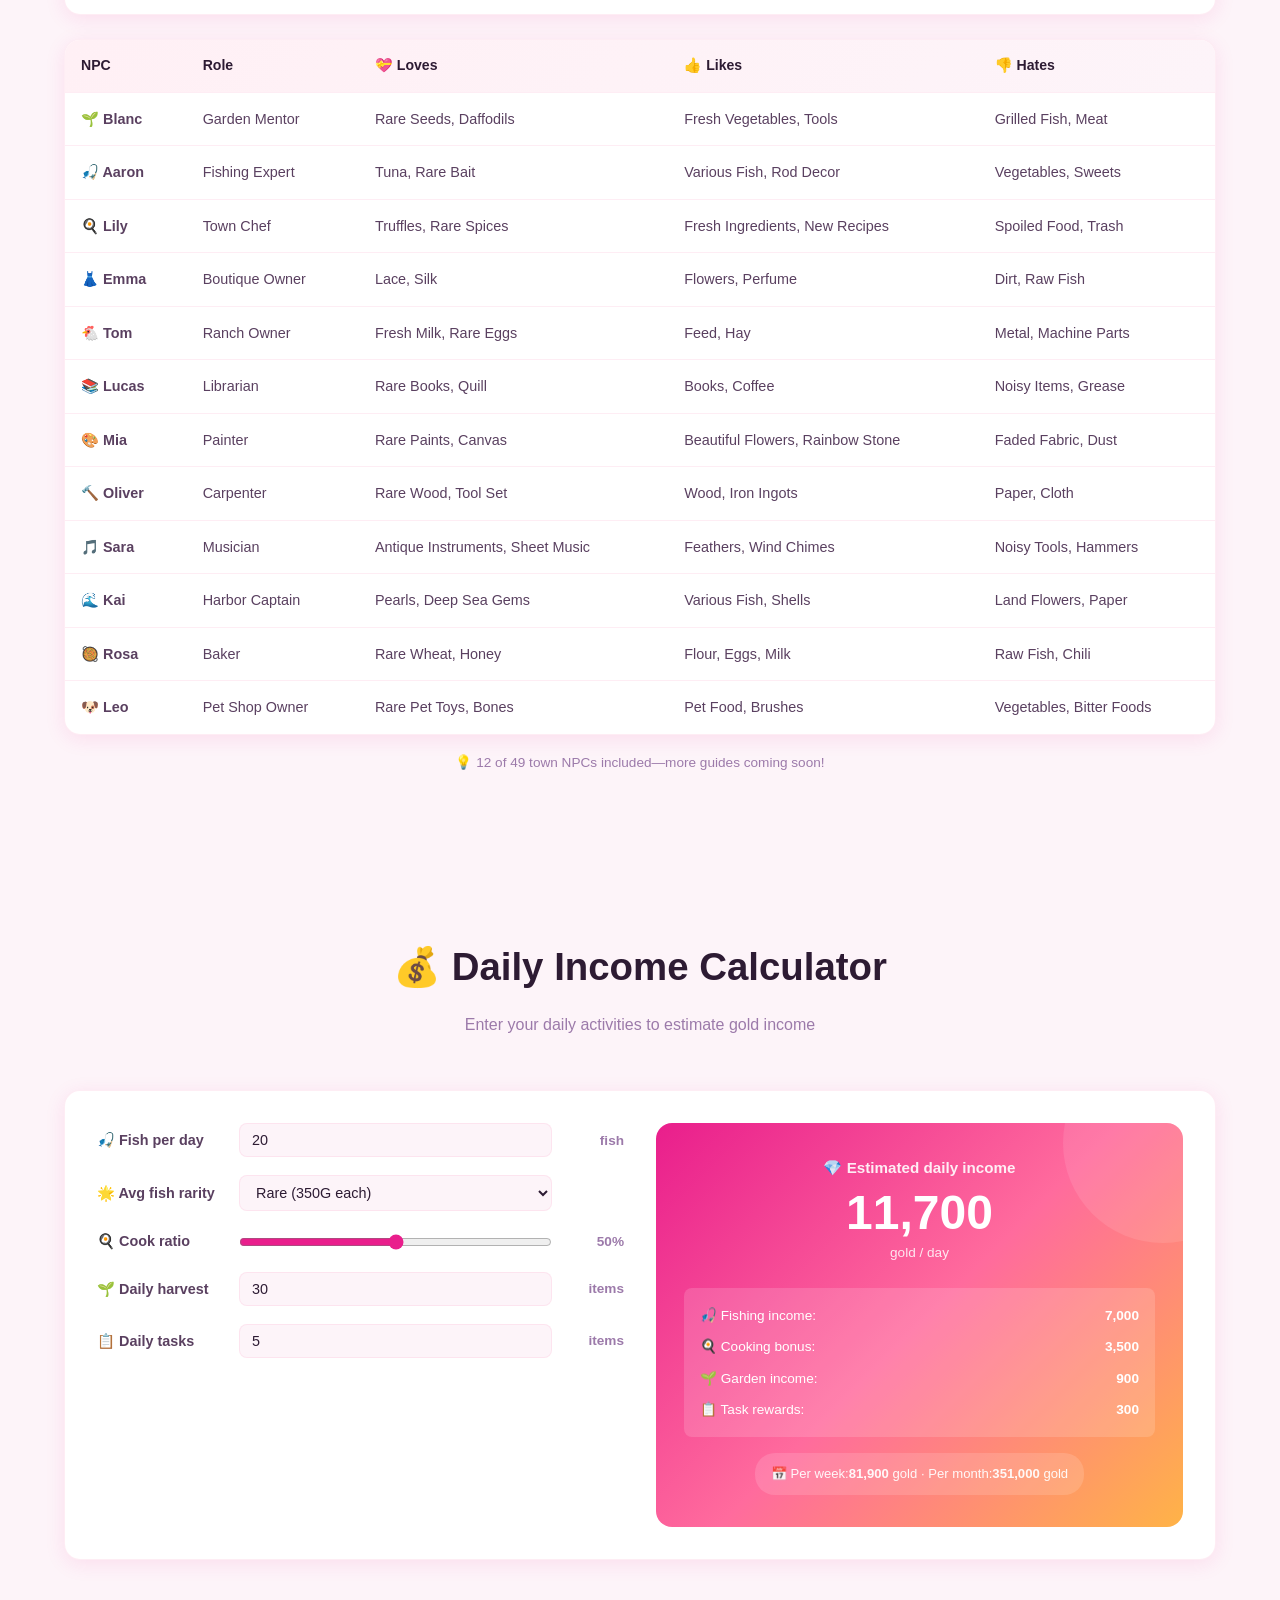
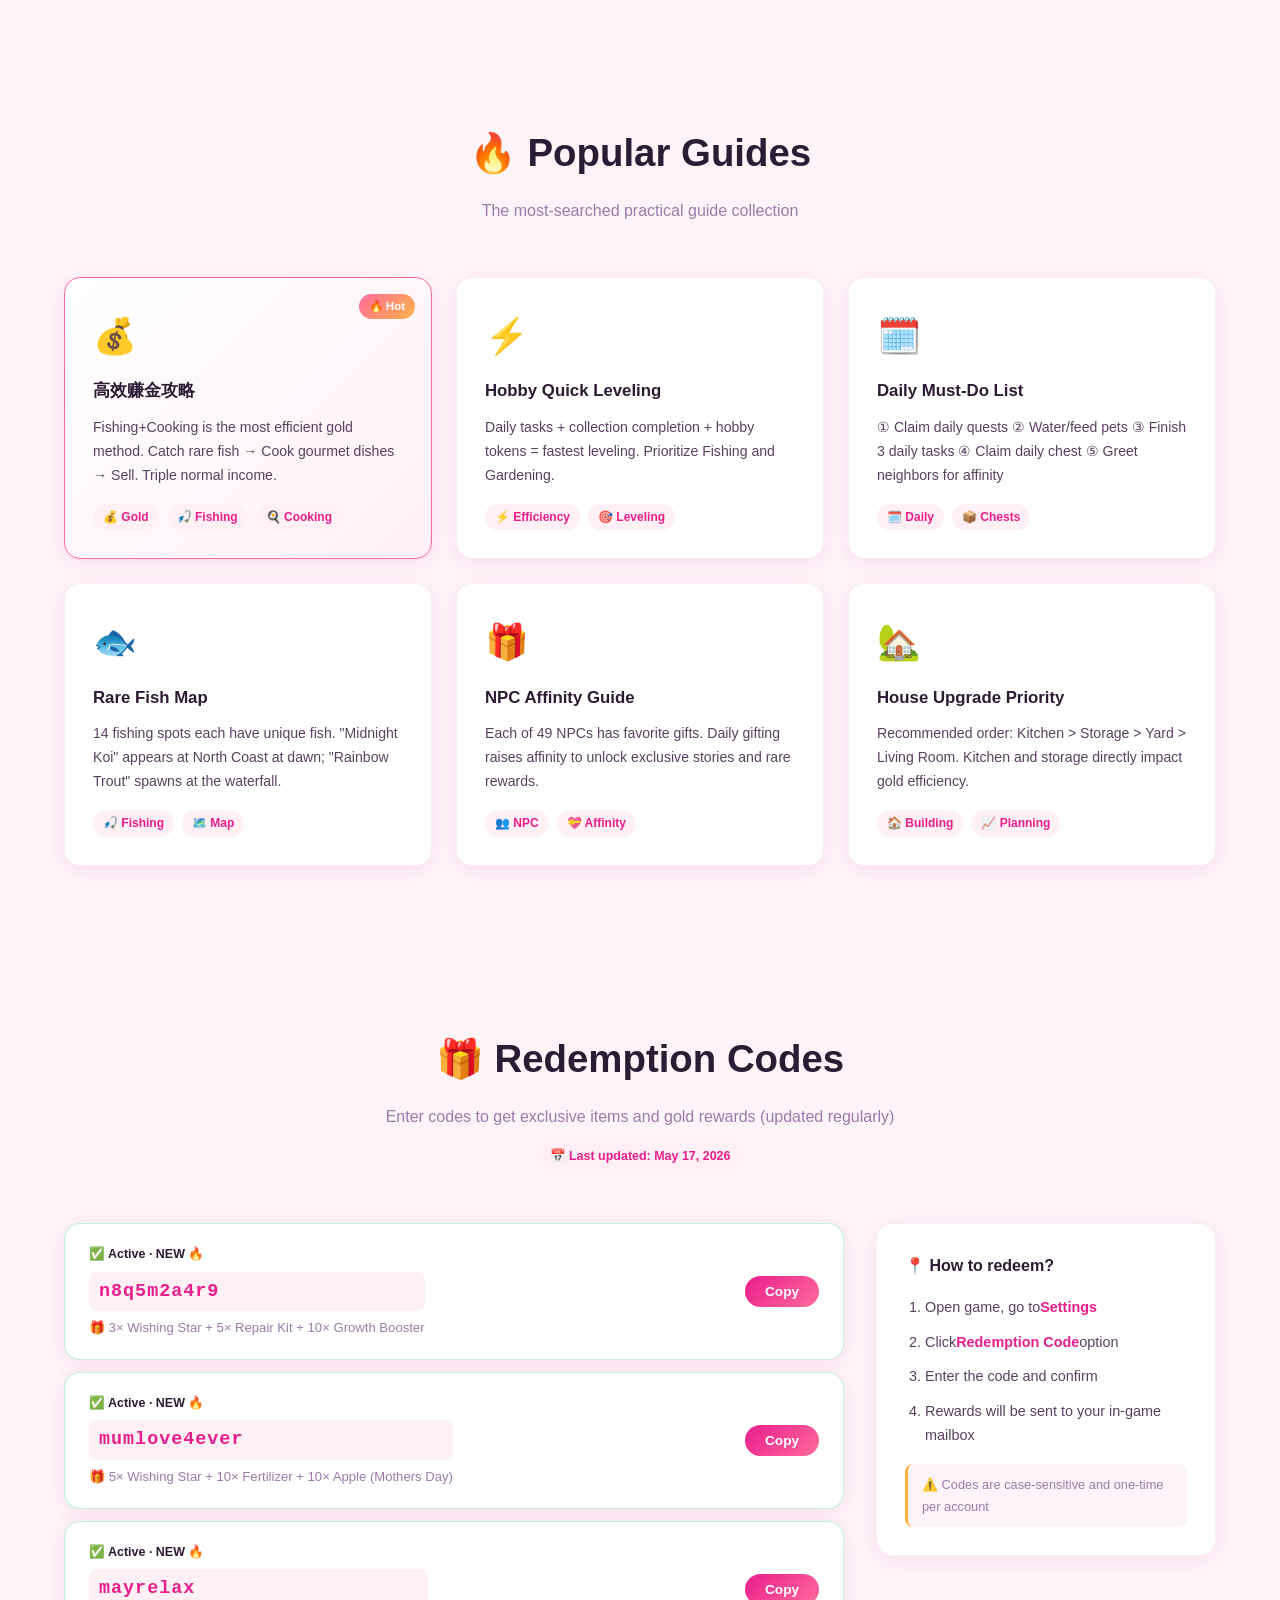
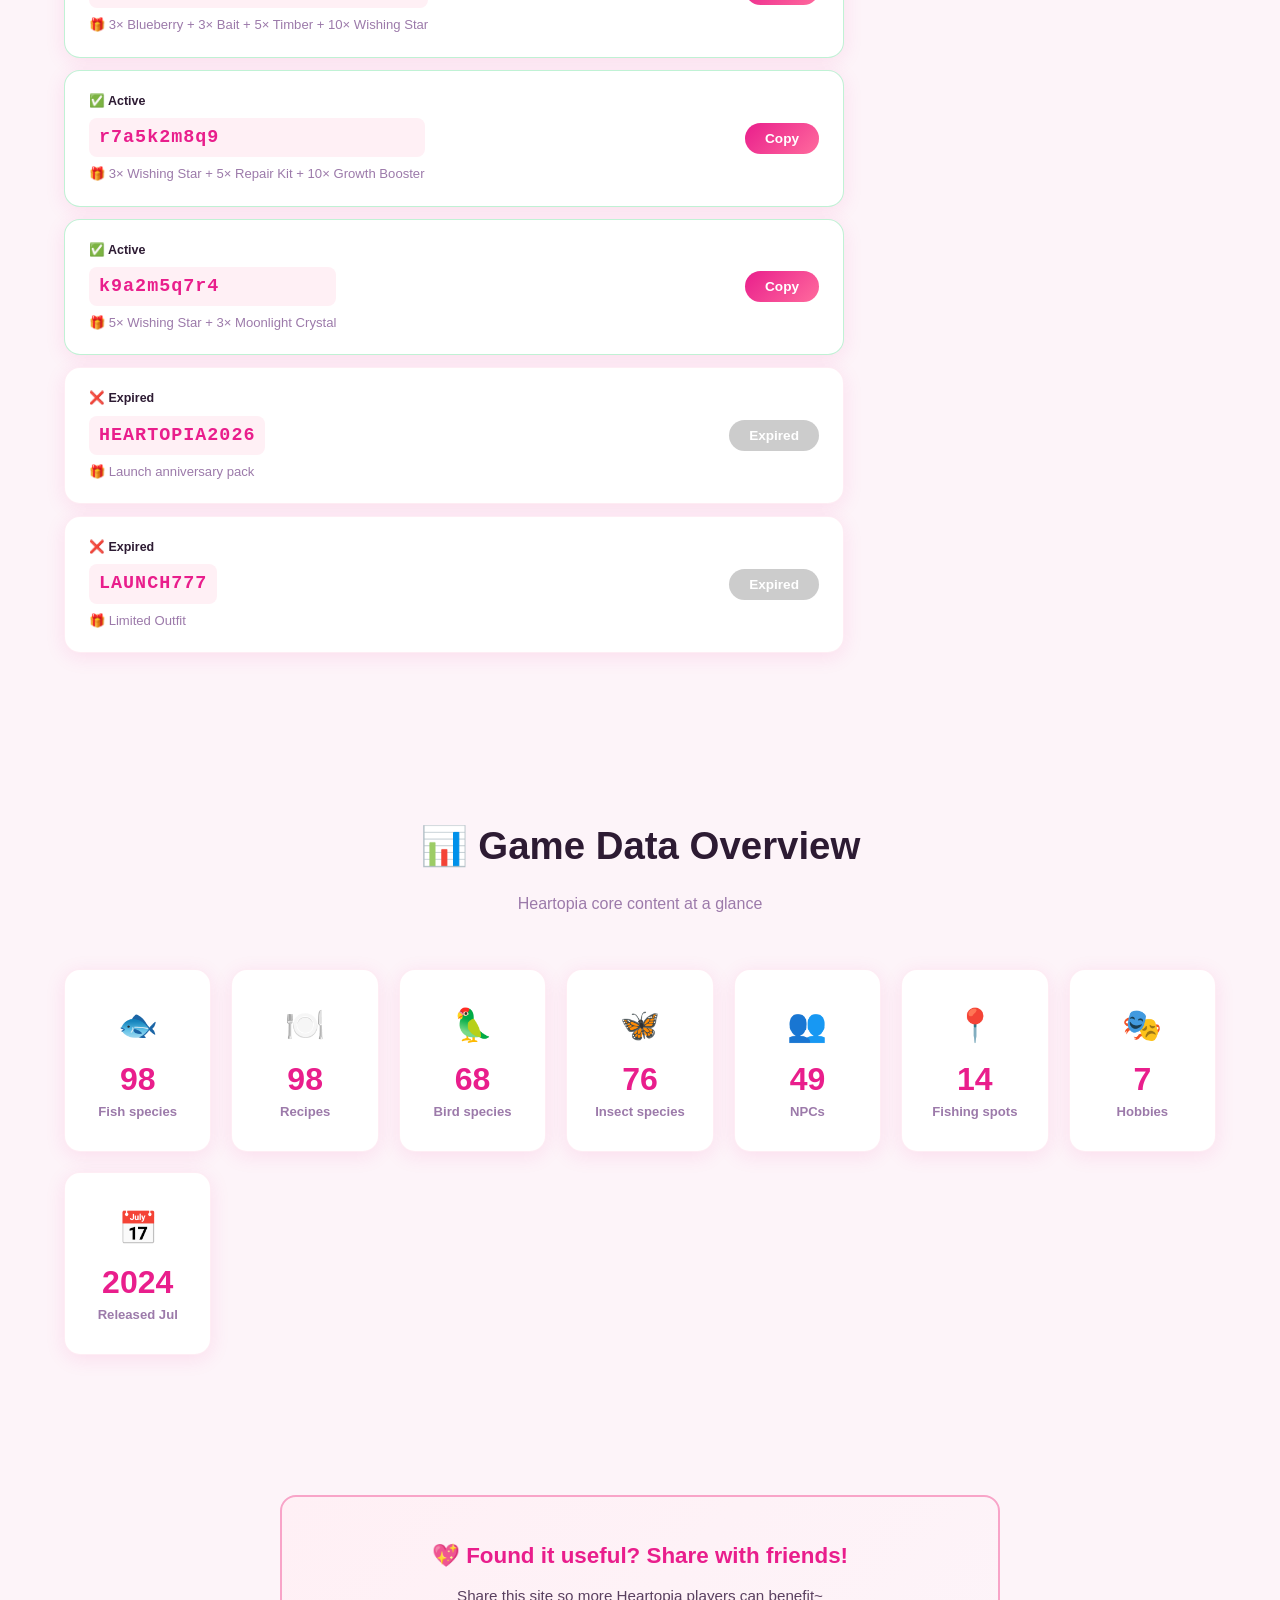
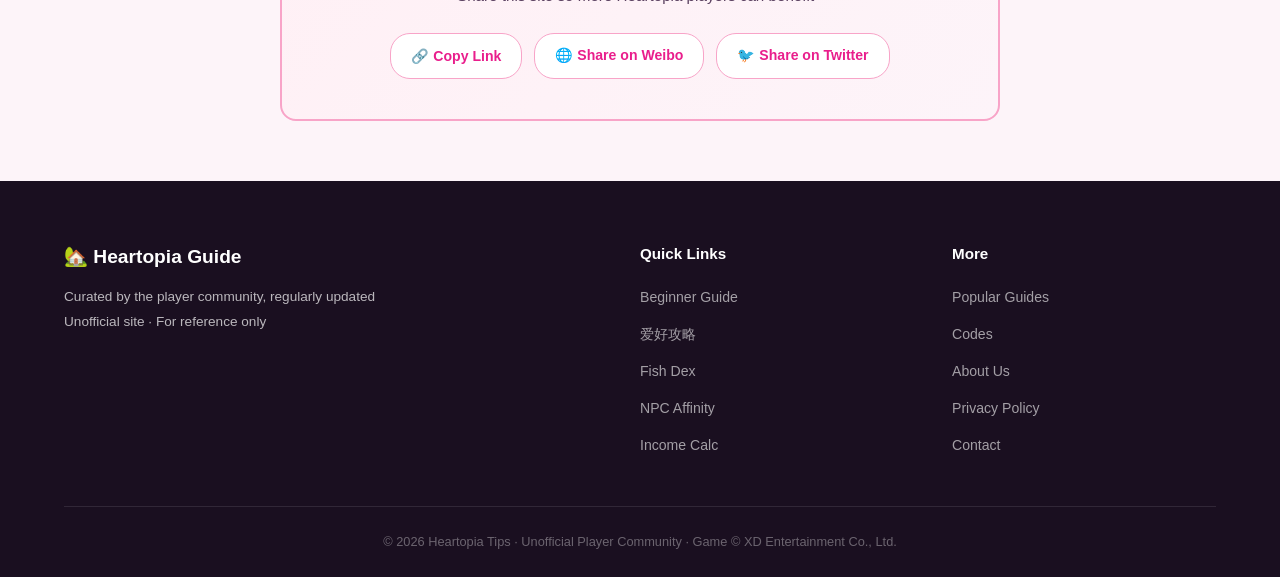
==== commit b366f188: "Update redemption codes with latest May 2026 codes (n8q5m2a4r9, mumlove4ever, mayrelax)" ====
--- a/index.html
+++ b/index.html
@@ -4,6 +4,9 @@
   <meta charset="UTF-8" />
   <meta name="viewport" content="width=device-width, initial-scale=1.0" />
   <meta name="google-site-verification" content="8RBSI-1IWqHlPCmlTVokvGApNBkmoZg4yW8gKkN1jRw" />
+
+  <!-- Google AdSense -->
+  <script async src="https://pagead2.googlesyndication.com/pagead/js/adsbygoogle.js?client=ca-pub-1052446335320201" crossorigin="anonymous"></script>
 
   <!-- SEO 基本信息 -->
   <title>心动小镇攻略站 | 新手指南 · 爱好攻略 · 礼包码 - Heartopia Guide</title>
@@ -12,6 +15,10 @@
   <meta name="author" content="Heartopia Tips" />
   <meta name="robots" content="index, follow" />
   <link rel="canonical" href="https://heartopiatips.com/" />
+  <link rel="icon" type="image/svg+xml" href="/favicon.svg" />
+  <link rel="apple-touch-icon" href="/apple-touch-icon.svg" />
+  <link rel="manifest" href="/site.webmanifest" />
+  <meta name="theme-color" content="#e91e8c" />
   <link rel="alternate" hreflang="zh-CN" href="https://heartopiatips.com/" />
   <link rel="alternate" hreflang="en" href="https://heartopiatips.com/?lang=en" />
   <link rel="alternate" hreflang="x-default" href="https://heartopiatips.com/" />
@@ -54,8 +61,8 @@
   <!-- 顶部公告横幅 -->
   <div class="announcement" id="announcement">
     <div class="container announcement-inner">
-      <span class="ann-tag">🎉 最新</span>
-      <span class="ann-text">5月礼包码已更新！点击 <a href="#codes">查看礼包码</a> 领取专属奖励 →</span>
+      <span class="ann-tag">🎉 5月新码</span>
+      <span class="ann-text">3个全新礼包码已上线！n8q5m2a4r9 / mumlove4ever / mayrelax → <a href="#codes">立即领取</a></span>
       <button class="ann-close" id="annClose" aria-label="关闭">×</button>
     </div>
   </div>
@@ -751,33 +758,57 @@
       <div class="section-header">
         <h2>🎁 兑换码</h2>
         <p>输入礼包码获取限定道具和金币奖励（定期更新）</p>
-        <span class="update-badge">📅 最后更新：2026-05-16</span>
+        <span class="update-badge">📅 最后更新：2026-05-17</span>
       </div>
       <div class="codes-wrapper">
         <div class="codes-list">
           <div class="code-item active">
             <div class="code-info">
-              <span class="code-status">✅ 有效</span>
-              <code class="code-text">HEARTOPIA2026</code>
-              <span class="code-reward">🎁 金币 ×500 + 装饰家具 ×1</span>
-            </div>
-            <button class="copy-btn" onclick="copyCode('HEARTOPIA2026')">复制</button>
+              <span class="code-status">✅ 有效 · NEW 🔥</span>
+              <code class="code-text">n8q5m2a4r9</code>
+              <span class="code-reward">🎁 许愿星 ×3 + 修理工具 ×5 + 生长加速剂 ×10</span>
+            </div>
+            <button class="copy-btn" onclick="copyCode('n8q5m2a4r9')">复制</button>
+          </div>
+          <div class="code-item active">
+            <div class="code-info">
+              <span class="code-status">✅ 有效 · NEW 🔥</span>
+              <code class="code-text">mumlove4ever</code>
+              <span class="code-reward">🎁 许愿星 ×5 + 肥料 ×10 + 苹果 ×10（母亲节限定）</span>
+            </div>
+            <button class="copy-btn" onclick="copyCode('mumlove4ever')">复制</button>
+          </div>
+          <div class="code-item active">
+            <div class="code-info">
+              <span class="code-status">✅ 有效 · NEW 🔥</span>
+              <code class="code-text">mayrelax</code>
+              <span class="code-reward">🎁 蓝莓 ×3 + 鱼饵 ×3 + 木材 ×5 + 许愿星 ×10</span>
+            </div>
+            <button class="copy-btn" onclick="copyCode('mayrelax')">复制</button>
           </div>
           <div class="code-item active">
             <div class="code-info">
               <span class="code-status">✅ 有效</span>
-              <code class="code-text">TOWN888</code>
-              <span class="code-reward">🎁 爱好升级券 ×3</span>
-            </div>
-            <button class="copy-btn" onclick="copyCode('TOWN888')">复制</button>
+              <code class="code-text">r7a5k2m8q9</code>
+              <span class="code-reward">🎁 许愿星 ×3 + 修理工具 ×5 + 生长加速剂 ×10</span>
+            </div>
+            <button class="copy-btn" onclick="copyCode('r7a5k2m8q9')">复制</button>
           </div>
           <div class="code-item active">
             <div class="code-info">
               <span class="code-status">✅ 有效</span>
-              <code class="code-text">XDGAMES2024</code>
-              <span class="code-reward">🎁 新手礼包（金币 ×200 + 种子包 ×5）</span>
-            </div>
-            <button class="copy-btn" onclick="copyCode('XDGAMES2024')">复制</button>
+              <code class="code-text">k9a2m5q7r4</code>
+              <span class="code-reward">🎁 许愿星 ×5 + 月光水晶 ×3</span>
+            </div>
+            <button class="copy-btn" onclick="copyCode('k9a2m5q7r4')">复制</button>
+          </div>
+          <div class="code-item expired">
+            <div class="code-info">
+              <span class="code-status">❌ 已过期</span>
+              <code class="code-text">HEARTOPIA2026</code>
+              <span class="code-reward">🎁 上线纪念礼包</span>
+            </div>
+            <button class="copy-btn" disabled>已过期</button>
           </div>
           <div class="code-item expired">
             <div class="code-info">
